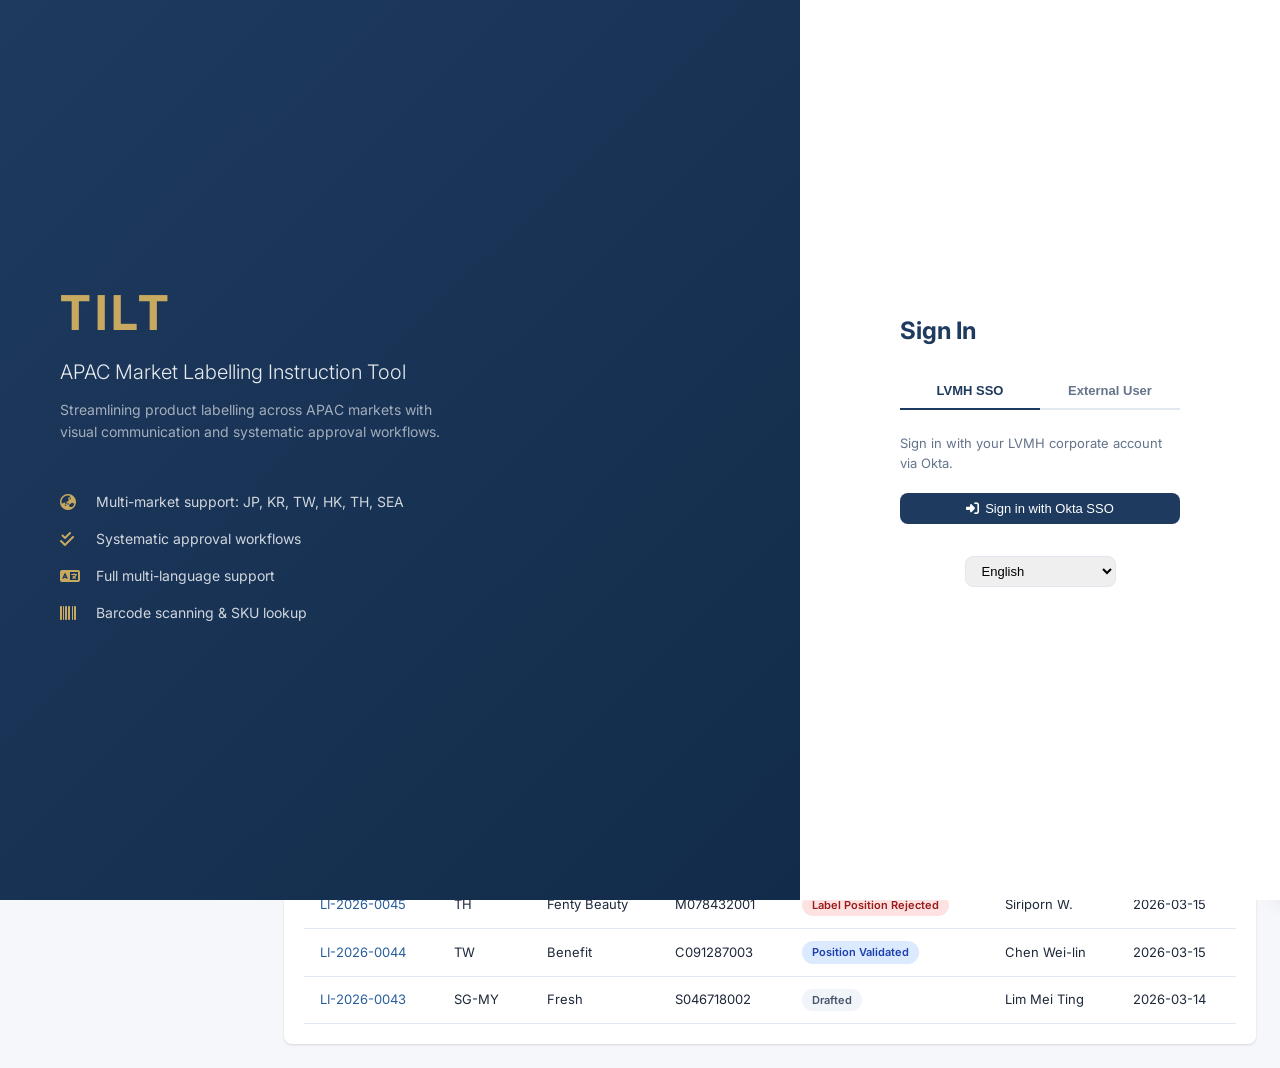
==== index.html @ 7e86a5c6 "Initial TILT app - APAC Market Labelling Instruction Tool" ====
<!DOCTYPE html>
<html lang="en">
<head>
  <meta charset="UTF-8">
  <meta name="viewport" content="width=device-width, initial-scale=1.0">
  <title>TILT - APAC Market Labelling Instruction Tool</title>
  <link rel="stylesheet" href="styles.css">
  <link href="https://fonts.googleapis.com/css2?family=Inter:wght@300;400;500;600;700&display=swap" rel="stylesheet">
  <link href="https://cdnjs.cloudflare.com/ajax/libs/font-awesome/6.4.0/css/all.min.css" rel="stylesheet">
</head>
<body>
  <div id="app">
    <!-- Login Page -->
    <div id="login-page" class="page active">
      <div class="login-container">
        <div class="login-left">
          <div class="login-brand">
            <div class="logo">TILT</div>
            <p class="tagline">APAC Market Labelling Instruction Tool</p>
            <p class="subtitle">Streamlining product labelling across APAC markets with visual communication and systematic approval workflows.</p>
          </div>
          <div class="login-features">
            <div class="feature-item">
              <i class="fas fa-globe-asia"></i>
              <span>Multi-market support: JP, KR, TW, HK, TH, SEA</span>
            </div>
            <div class="feature-item">
              <i class="fas fa-check-double"></i>
              <span>Systematic approval workflows</span>
            </div>
            <div class="feature-item">
              <i class="fas fa-language"></i>
              <span>Full multi-language support</span>
            </div>
            <div class="feature-item">
              <i class="fas fa-barcode"></i>
              <span>Barcode scanning & SKU lookup</span>
            </div>
          </div>
        </div>
        <div class="login-right">
          <div class="login-form-container">
            <h2>Sign In</h2>
            <div class="login-tabs">
              <button class="login-tab active" data-tab="sso">LVMH SSO</button>
              <button class="login-tab" data-tab="local">External User</button>
            </div>
            <div id="sso-form" class="login-form active">
              <p class="sso-desc">Sign in with your LVMH corporate account via Okta.</p>
              <button class="btn btn-primary btn-full" onclick="handleSSOLogin()">
                <i class="fas fa-sign-in-alt"></i> Sign in with Okta SSO
              </button>
            </div>
            <div id="local-form" class="login-form">
              <div class="form-group">
                <label>Username</label>
                <input type="text" id="login-username" placeholder="Enter your username" value="ext_user">
              </div>
              <div class="form-group">
                <label>Password</label>
                <input type="password" id="login-password" placeholder="Enter your password" value="password">
              </div>
              <button class="btn btn-primary btn-full" onclick="handleLocalLogin()">
                <i class="fas fa-sign-in-alt"></i> Sign In
              </button>
              <p class="password-policy">Password expires every 30 days. Min 8 chars, uppercase, lowercase, number, special character required.</p>
            </div>
            <div class="login-footer">
              <select id="login-language" onchange="changeLanguage(this.value)">
                <option value="en">English</option>
                <option value="ja">日本語</option>
                <option value="ko">한국어</option>
                <option value="zh-tw">繁體中文</option>
                <option value="th">ไทย</option>
                <option value="vi">Tiếng Việt</option>
                <option value="id">Bahasa Indonesia</option>
              </select>
            </div>
          </div>
        </div>
      </div>
    </div>

    <!-- Main Application -->
    <div id="main-app" class="page">
      <!-- Sidebar -->
      <nav id="sidebar">
        <div class="sidebar-header">
          <div class="logo-small">TILT</div>
          <span class="version">v2.0</span>
        </div>
        <ul class="nav-menu">
          <li class="nav-item active" data-page="dashboard">
            <i class="fas fa-tachometer-alt"></i>
            <span>Dashboard</span>
          </li>
          <li class="nav-item" data-page="instructions">
            <i class="fas fa-tags"></i>
            <span>Labelling Instructions</span>
          </li>
          <li class="nav-item" data-page="sku-search">
            <i class="fas fa-search"></i>
            <span>SKU Search</span>
          </li>
          <li class="nav-item" data-page="approvals">
            <i class="fas fa-clipboard-check"></i>
            <span>Approvals</span>
            <span class="badge" id="approval-badge">5</span>
          </li>
          <li class="nav-item" data-page="import-export">
            <i class="fas fa-exchange-alt"></i>
            <span>Import / Export</span>
          </li>
          <li class="nav-item" data-page="users">
            <i class="fas fa-users-cog"></i>
            <span>User Management</span>
          </li>
          <li class="nav-item" data-page="audit">
            <i class="fas fa-history"></i>
            <span>Audit Trail</span>
          </li>
        </ul>
        <div class="sidebar-footer">
          <div class="user-info">
            <div class="avatar">CY</div>
            <div class="user-details">
              <span class="user-name" id="current-user-name">Crystal Yao</span>
              <span class="user-role" id="current-user-role">Admin</span>
            </div>
          </div>
          <button class="btn-icon" onclick="logout()" title="Sign Out">
            <i class="fas fa-sign-out-alt"></i>
          </button>
        </div>
      </nav>

      <!-- Main Content Area -->
      <main id="content">
        <!-- Top Bar -->
        <header class="topbar">
          <button class="btn-icon sidebar-toggle" onclick="toggleSidebar()">
            <i class="fas fa-bars"></i>
          </button>
          <div class="topbar-right">
            <div class="market-selector">
              <select id="market-select" onchange="changeMarket(this.value)">
                <option value="all">All Markets</option>
                <option value="JP">Japan (JP)</option>
                <option value="KR">South Korea (KR)</option>
                <option value="TW">Taiwan (TW)</option>
                <option value="HK">Hong Kong (HK)</option>
                <option value="TH">Thailand (TH)</option>
                <option value="SG-MY">Singapore-Malaysia</option>
                <option value="VN">Vietnam (VN)</option>
                <option value="ID">Indonesia (ID)</option>
                <option value="PH">Philippines (PH)</option>
              </select>
            </div>
            <select id="app-language" onchange="changeLanguage(this.value)" class="lang-select">
              <option value="en">EN</option>
              <option value="ja">JP</option>
              <option value="ko">KR</option>
              <option value="zh-tw">TW</option>
              <option value="th">TH</option>
              <option value="vi">VN</option>
              <option value="id">ID</option>
            </select>
            <button class="btn-icon notification-btn" onclick="toggleNotifications()">
              <i class="fas fa-bell"></i>
              <span class="notif-dot"></span>
            </button>
          </div>
        </header>

        <!-- Notification Panel -->
        <div id="notification-panel" class="notification-panel">
          <div class="notif-header">
            <h3>Notifications</h3>
            <button class="btn-text" onclick="markAllRead()">Mark all read</button>
          </div>
          <div class="notif-list">
            <div class="notif-item unread">
              <i class="fas fa-check-circle text-success"></i>
              <div>
                <p><strong>LI-2026-0042</strong> approved by Supply Chain KR</p>
                <span class="notif-time">2 hours ago</span>
              </div>
            </div>
            <div class="notif-item unread">
              <i class="fas fa-times-circle text-danger"></i>
              <div>
                <p><strong>LI-2026-0038</strong> rejected — label position mismatch</p>
                <span class="notif-time">4 hours ago</span>
              </div>
            </div>
            <div class="notif-item unread">
              <i class="fas fa-clock text-warning"></i>
              <div>
                <p>3 labelling instructions pending your approval</p>
                <span class="notif-time">Today, 12:00 PM</span>
              </div>
            </div>
            <div class="notif-item">
              <i class="fas fa-upload text-info"></i>
              <div>
                <p>Bulk import completed: 156 instructions imported for TH market</p>
                <span class="notif-time">Yesterday</span>
              </div>
            </div>
            <div class="notif-item">
              <i class="fas fa-user-plus text-info"></i>
              <div>
                <p>New external user registered: vendor_vn_01</p>
                <span class="notif-time">2 days ago</span>
              </div>
            </div>
          </div>
        </div>

        <!-- Dashboard Page -->
        <div id="page-dashboard" class="content-page active">
          <div class="page-header">
            <h1>Dashboard</h1>
            <p class="page-subtitle">Overview of labelling instruction activities across APAC markets</p>
          </div>
          <div class="stats-grid">
            <div class="stat-card">
              <div class="stat-icon bg-blue"><i class="fas fa-file-alt"></i></div>
              <div class="stat-info">
                <span class="stat-value">2,847</span>
                <span class="stat-label">Total Instructions</span>
              </div>
            </div>
            <div class="stat-card">
              <div class="stat-icon bg-yellow"><i class="fas fa-clock"></i></div>
              <div class="stat-info">
                <span class="stat-value">124</span>
                <span class="stat-label">Pending Approval</span>
              </div>
            </div>
            <div class="stat-card">
              <div class="stat-icon bg-green"><i class="fas fa-check-circle"></i></div>
              <div class="stat-info">
                <span class="stat-value">2,583</span>
                <span class="stat-label">Completed</span>
              </div>
            </div>
            <div class="stat-card">
              <div class="stat-icon bg-red"><i class="fas fa-exclamation-triangle"></i></div>
              <div class="stat-info">
                <span class="stat-value">18</span>
                <span class="stat-label">Rejected</span>
              </div>
            </div>
          </div>

          <div class="dashboard-grid">
            <div class="card">
              <div class="card-header">
                <h3>Instructions by Market</h3>
              </div>
              <div class="card-body">
                <div class="chart-bars">
                  <div class="bar-row">
                    <span class="bar-label">JP</span>
                    <div class="bar-container"><div class="bar" style="width:85%"><span>612</span></div></div>
                  </div>
                  <div class="bar-row">
                    <span class="bar-label">KR</span>
                    <div class="bar-container"><div class="bar" style="width:72%"><span>518</span></div></div>
                  </div>
                  <div class="bar-row">
                    <span class="bar-label">TW</span>
                    <div class="bar-container"><div class="bar" style="width:55%"><span>396</span></div></div>
                  </div>
                  <div class="bar-row">
                    <span class="bar-label">TH</span>
                    <div class="bar-container"><div class="bar" style="width:48%"><span>345</span></div></div>
                  </div>
                  <div class="bar-row">
                    <span class="bar-label">HK</span>
                    <div class="bar-container"><div class="bar" style="width:40%"><span>288</span></div></div>
                  </div>
                  <div class="bar-row">
                    <span class="bar-label">SG-MY</span>
                    <div class="bar-container"><div class="bar" style="width:35%"><span>252</span></div></div>
                  </div>
                  <div class="bar-row">
                    <span class="bar-label">VN</span>
                    <div class="bar-container"><div class="bar" style="width:28%"><span>198</span></div></div>
                  </div>
                  <div class="bar-row">
                    <span class="bar-label">ID</span>
                    <div class="bar-container"><div class="bar" style="width:18%"><span>132</span></div></div>
                  </div>
                  <div class="bar-row">
                    <span class="bar-label">PH</span>
                    <div class="bar-container"><div class="bar" style="width:15%"><span>106</span></div></div>
                  </div>
                </div>
              </div>
            </div>

            <div class="card">
              <div class="card-header">
                <h3>Status Breakdown</h3>
              </div>
              <div class="card-body">
                <div class="status-donut">
                  <svg viewBox="0 0 200 200" class="donut-chart">
                    <circle cx="100" cy="100" r="80" fill="none" stroke="#e8ecf1" stroke-width="24"/>
                    <circle cx="100" cy="100" r="80" fill="none" stroke="#22c55e" stroke-width="24"
                      stroke-dasharray="456 502" stroke-dashoffset="0" class="donut-segment"/>
                    <circle cx="100" cy="100" r="80" fill="none" stroke="#f59e0b" stroke-width="24"
                      stroke-dasharray="62 502" stroke-dashoffset="-456" class="donut-segment"/>
                    <circle cx="100" cy="100" r="80" fill="none" stroke="#ef4444" stroke-width="24"
                      stroke-dasharray="9 502" stroke-dashoffset="-518" class="donut-segment"/>
                    <circle cx="100" cy="100" r="80" fill="none" stroke="#6366f1" stroke-width="24"
                      stroke-dasharray="22 502" stroke-dashoffset="-527" class="donut-segment"/>
                  </svg>
                  <div class="donut-legend">
                    <div class="legend-item"><span class="legend-dot bg-green"></span> Completed (2,583)</div>
                    <div class="legend-item"><span class="legend-dot bg-yellow"></span> Pending (124)</div>
                    <div class="legend-item"><span class="legend-dot bg-red"></span> Rejected (18)</div>
                    <div class="legend-item"><span class="legend-dot bg-purple"></span> Drafted (122)</div>
                  </div>
                </div>
              </div>
            </div>

            <div class="card full-width">
              <div class="card-header">
                <h3>Recent Activity</h3>
                <a href="#" class="btn-text" onclick="navigateTo('audit')">View All</a>
              </div>
              <div class="card-body">
                <table class="data-table">
                  <thead>
                    <tr>
                      <th>Record #</th>
                      <th>Market</th>
                      <th>Brand</th>
                      <th>SKU</th>
                      <th>Status</th>
                      <th>Updated By</th>
                      <th>Date</th>
                    </tr>
                  </thead>
                  <tbody>
                    <tr>
                      <td><a href="#" onclick="viewInstruction('LI-2026-0047')">LI-2026-0047</a></td>
                      <td>KR</td>
                      <td>Dior</td>
                      <td>F068920009</td>
                      <td><span class="status-badge status-completed">Completed</span></td>
                      <td>Kim Soo-jin</td>
                      <td>2026-03-16</td>
                    </tr>
                    <tr>
                      <td><a href="#" onclick="viewInstruction('LI-2026-0046')">LI-2026-0046</a></td>
                      <td>JP</td>
                      <td>Givenchy</td>
                      <td>P056321004</td>
                      <td><span class="status-badge status-pending">Waiting LI Validation</span></td>
                      <td>Tanaka Yuki</td>
                      <td>2026-03-16</td>
                    </tr>
                    <tr>
                      <td><a href="#" onclick="viewInstruction('LI-2026-0045')">LI-2026-0045</a></td>
                      <td>TH</td>
                      <td>Fenty Beauty</td>
                      <td>M078432001</td>
                      <td><span class="status-badge status-rejected">Label Position Rejected</span></td>
                      <td>Siriporn W.</td>
                      <td>2026-03-15</td>
                    </tr>
                    <tr>
                      <td><a href="#" onclick="viewInstruction('LI-2026-0044')">LI-2026-0044</a></td>
                      <td>TW</td>
                      <td>Benefit</td>
                      <td>C091287003</td>
                      <td><span class="status-badge status-validated">Position Validated</span></td>
                      <td>Chen Wei-lin</td>
                      <td>2026-03-15</td>
                    </tr>
                    <tr>
                      <td><a href="#" onclick="viewInstruction('LI-2026-0043')">LI-2026-0043</a></td>
                      <td>SG-MY</td>
                      <td>Fresh</td>
                      <td>S046718002</td>
                      <td><span class="status-badge status-draft">Drafted</span></td>
                      <td>Lim Mei Ting</td>
                      <td>2026-03-14</td>
                    </tr>
                  </tbody>
                </table>
              </div>
            </div>
          </div>
        </div>

        <!-- Labelling Instructions Page -->
        <div id="page-instructions" class="content-page">
          <div class="page-header">
            <h1>Labelling Instructions</h1>
            <div class="page-actions">
              <button class="btn btn-outline" onclick="openBulkUpload()"><i class="fas fa-upload"></i> Bulk Upload</button>
              <button class="btn btn-primary" onclick="openNewInstruction()"><i class="fas fa-plus"></i> New Instruction</button>
            </div>
          </div>

          <!-- Filters -->
          <div class="filters-bar">
            <div class="search-box">
              <i class="fas fa-search"></i>
              <input type="text" placeholder="Search by SKU, Record #, or Description..." id="instruction-search" oninput="filterInstructions()">
            </div>
            <select id="filter-brand" onchange="filterInstructions()">
              <option value="">All Brands</option>
              <option>Dior</option>
              <option>Givenchy</option>
              <option>Fenty Beauty</option>
              <option>Benefit</option>
              <option>Fresh</option>
              <option>Guerlain</option>
              <option>Make Up For Ever</option>
            </select>
            <select id="filter-status" onchange="filterInstructions()">
              <option value="">All Statuses</option>
              <option value="drafted">Drafted</option>
              <option value="waiting-position">Waiting Position Validation</option>
              <option value="position-rejected">Position Rejected</option>
              <option value="position-validated">Position Validated</option>
              <option value="waiting-li">Waiting LI Validation</option>
              <option value="li-rejected">LI Rejected</option>
              <option value="completed">Completed</option>
            </select>
            <button class="btn btn-outline btn-sm" onclick="clearFilters()">Clear</button>
          </div>

          <!-- Instructions Table -->
          <div class="card">
            <div class="card-body no-padding">
              <table class="data-table" id="instructions-table">
                <thead>
                  <tr>
                    <th><input type="checkbox" id="select-all-instructions"></th>
                    <th>Record #</th>
                    <th>Market</th>
                    <th>Brand</th>
                    <th>SKU</th>
                    <th>Description</th>
                    <th>Control Point</th>
                    <th>Status</th>
                    <th>Updated</th>
                    <th>Actions</th>
                  </tr>
                </thead>
                <tbody id="instructions-tbody"></tbody>
              </table>
            </div>
            <div class="table-footer">
              <span class="showing-text">Showing 1-10 of 2,847 instructions</span>
              <div class="pagination">
                <button class="btn-icon"><i class="fas fa-chevron-left"></i></button>
                <button class="page-btn active">1</button>
                <button class="page-btn">2</button>
                <button class="page-btn">3</button>
                <span>...</span>
                <button class="page-btn">285</button>
                <button class="btn-icon"><i class="fas fa-chevron-right"></i></button>
              </div>
            </div>
          </div>
        </div>

        <!-- SKU Search Page -->
        <div id="page-sku-search" class="content-page">
          <div class="page-header">
            <h1>SKU Search & Barcode Scan</h1>
            <p class="page-subtitle">Find labelling instructions by scanning a barcode or entering a SKU number</p>
          </div>

          <div class="search-hero">
            <div class="search-hero-inner">
              <div class="search-tabs">
                <button class="search-tab active" data-search="manual">
                  <i class="fas fa-keyboard"></i> Enter SKU
                </button>
                <button class="search-tab" data-search="scan">
                  <i class="fas fa-barcode"></i> Scan Barcode
                </button>
              </div>

              <div id="manual-search" class="search-mode active">
                <div class="sku-input-group">
                  <input type="text" id="sku-input" placeholder="Enter SKU number (e.g., F068920009)" class="sku-input">
                  <button class="btn btn-primary btn-lg" onclick="searchSKU()">
                    <i class="fas fa-search"></i> Search
                  </button>
                </div>
              </div>

              <div id="scan-search" class="search-mode">
                <div class="scan-area">
                  <div class="scan-frame">
                    <i class="fas fa-camera scan-icon"></i>
                    <p>Position barcode within the frame</p>
                    <button class="btn btn-outline" onclick="simulateScan()">
                      <i class="fas fa-barcode"></i> Simulate Scan
                    </button>
                  </div>
                </div>
              </div>
            </div>
          </div>

          <div id="sku-results" class="sku-results" style="display:none;">
            <div class="card">
              <div class="card-header">
                <h3>Search Results for SKU: <span id="searched-sku"></span></h3>
                <span class="result-count" id="result-count"></span>
              </div>
              <div class="card-body" id="sku-results-body"></div>
            </div>
          </div>
        </div>

        <!-- Approvals Page -->
        <div id="page-approvals" class="content-page">
          <div class="page-header">
            <h1>Approval Workflow</h1>
            <p class="page-subtitle">Manage and process labelling instruction approvals</p>
          </div>

          <div class="approval-tabs">
            <button class="approval-tab active" data-atab="pending-approvals">
              Pending My Approval <span class="badge">5</span>
            </button>
            <button class="approval-tab" data-atab="my-requests">
              My Requests <span class="badge bg-blue">12</span>
            </button>
            <button class="approval-tab" data-atab="all-approvals">
              All Approvals
            </button>
          </div>

          <div id="pending-approvals" class="approval-content active">
            <div class="approval-list">
              <div class="approval-card">
                <div class="approval-header">
                  <div>
                    <h4>LI-2026-0046 — Label Position Validation</h4>
                    <p class="approval-meta">Givenchy | JP | SKU: P056321004</p>
                  </div>
                  <span class="status-badge status-pending">Awaiting Validation</span>
                </div>
                <div class="approval-details">
                  <div class="detail-row">
                    <span class="detail-label">Submitted by:</span>
                    <span>Tanaka Yuki</span>
                  </div>
                  <div class="detail-row">
                    <span class="detail-label">Submitted:</span>
                    <span>2026-03-16, 09:30 AM</span>
                  </div>
                  <div class="detail-row">
                    <span class="detail-label">Control Point:</span>
                    <span>First batch - Mar 2026</span>
                  </div>
                  <div class="detail-row">
                    <span class="detail-label">Label AW:</span>
                    <span class="aw-preview"><i class="fas fa-image"></i> AW-JP-2026-0321.pdf</span>
                  </div>
                </div>
                <div class="approval-actions">
                  <button class="btn btn-success" onclick="approveItem('LI-2026-0046')"><i class="fas fa-check"></i> Approve</button>
                  <button class="btn btn-danger" onclick="rejectItem('LI-2026-0046')"><i class="fas fa-times"></i> Reject</button>
                  <button class="btn btn-outline" onclick="reassignItem('LI-2026-0046')"><i class="fas fa-user-tag"></i> Reassign</button>
                  <button class="btn btn-outline" onclick="viewInstruction('LI-2026-0046')"><i class="fas fa-eye"></i> View Details</button>
                </div>
              </div>

              <div class="approval-card">
                <div class="approval-header">
                  <div>
                    <h4>LI-2026-0042 — Labelling Instruction Validation</h4>
                    <p class="approval-meta">Dior | KR | SKU: F068920009</p>
                  </div>
                  <span class="status-badge status-pending">Awaiting Validation</span>
                </div>
                <div class="approval-details">
                  <div class="detail-row">
                    <span class="detail-label">Submitted by:</span>
                    <span>Kim Soo-jin</span>
                  </div>
                  <div class="detail-row">
                    <span class="detail-label">Submitted:</span>
                    <span>2026-03-15, 02:15 PM</span>
                  </div>
                  <div class="detail-row">
                    <span class="detail-label">Control Point:</span>
                    <span>Effective date - Apr 2026</span>
                  </div>
                </div>
                <div class="approval-actions">
                  <button class="btn btn-success" onclick="approveItem('LI-2026-0042')"><i class="fas fa-check"></i> Approve</button>
                  <button class="btn btn-danger" onclick="rejectItem('LI-2026-0042')"><i class="fas fa-times"></i> Reject</button>
                  <button class="btn btn-outline" onclick="reassignItem('LI-2026-0042')"><i class="fas fa-user-tag"></i> Reassign</button>
                  <button class="btn btn-outline" onclick="viewInstruction('LI-2026-0042')"><i class="fas fa-eye"></i> View Details</button>
                </div>
              </div>

              <div class="approval-card">
                <div class="approval-header">
                  <div>
                    <h4>LI-2026-0039 — Label Position Validation</h4>
                    <p class="approval-meta">Fenty Beauty | SG-MY | SKU: M078432001</p>
                  </div>
                  <span class="status-badge status-pending">Awaiting Validation</span>
                </div>
                <div class="approval-details">
                  <div class="detail-row">
                    <span class="detail-label">Submitted by:</span>
                    <span>Lim Mei Ting</span>
                  </div>
                  <div class="detail-row">
                    <span class="detail-label">Submitted:</span>
                    <span>2026-03-14, 11:00 AM</span>
                  </div>
                </div>
                <div class="approval-actions">
                  <button class="btn btn-success" onclick="approveItem('LI-2026-0039')"><i class="fas fa-check"></i> Approve</button>
                  <button class="btn btn-danger" onclick="rejectItem('LI-2026-0039')"><i class="fas fa-times"></i> Reject</button>
                  <button class="btn btn-outline" onclick="reassignItem('LI-2026-0039')"><i class="fas fa-user-tag"></i> Reassign</button>
                  <button class="btn btn-outline" onclick="viewInstruction('LI-2026-0039')"><i class="fas fa-eye"></i> View Details</button>
                </div>
              </div>
            </div>
          </div>

          <div id="my-requests" class="approval-content"></div>
          <div id="all-approvals" class="approval-content"></div>
        </div>

        <!-- Import/Export Page -->
        <div id="page-import-export" class="content-page">
          <div class="page-header">
            <h1>Import / Export</h1>
            <p class="page-subtitle">Bulk import labelling instructions or export data</p>
          </div>

          <div class="ie-grid">
            <div class="card">
              <div class="card-header"><h3><i class="fas fa-upload"></i> Import</h3></div>
              <div class="card-body">
                <div class="upload-zone" id="upload-zone">
                  <i class="fas fa-cloud-upload-alt upload-icon"></i>
                  <p>Drag & drop files here, or click to browse</p>
                  <span class="upload-hint">Supports CSV, Excel (.xlsx), PDF files</span>
                  <input type="file" id="file-input" accept=".csv,.xlsx,.pdf" multiple style="display:none">
                  <button class="btn btn-outline" onclick="document.getElementById('file-input').click()">Select Files</button>
                </div>
                <div class="import-options">
                  <h4>Import Settings</h4>
                  <div class="form-group">
                    <label>Target Market</label>
                    <select>
                      <option>Select market...</option>
                      <option>JP</option><option>KR</option><option>TW</option>
                      <option>HK</option><option>TH</option><option>SG-MY</option>
                      <option>VN</option><option>ID</option><option>PH</option>
                    </select>
                  </div>
                  <div class="form-group">
                    <label>Import Source</label>
                    <select>
                      <option>Local File</option>
                      <option>SharePoint (Designated)</option>
                    </select>
                  </div>
                  <div class="form-check">
                    <input type="checkbox" id="overwrite-existing">
                    <label for="overwrite-existing">Update existing records if SKU matches</label>
                  </div>
                  <button class="btn btn-primary"><i class="fas fa-upload"></i> Start Import</button>
                </div>
              </div>
            </div>

            <div class="card">
              <div class="card-header"><h3><i class="fas fa-download"></i> Export</h3></div>
              <div class="card-body">
                <div class="export-options">
                  <div class="form-group">
                    <label>Export Scope</label>
                    <select>
                      <option>All Instructions</option>
                      <option>Current Market Only</option>
                      <option>Filtered Results</option>
                    </select>
                  </div>
                  <div class="form-group">
                    <label>Format</label>
                    <div class="format-options">
                      <label class="format-option selected">
                        <input type="radio" name="export-format" value="csv" checked>
                        <i class="fas fa-file-csv"></i> CSV
                      </label>
                      <label class="format-option">
                        <input type="radio" name="export-format" value="xlsx">
                        <i class="fas fa-file-excel"></i> Excel
                      </label>
                      <label class="format-option">
                        <input type="radio" name="export-format" value="pdf">
                        <i class="fas fa-file-pdf"></i> PDF
                      </label>
                    </div>
                  </div>
                  <div class="form-group">
                    <label>Date Range</label>
                    <div class="date-range">
                      <input type="date" value="2026-01-01">
                      <span>to</span>
                      <input type="date" value="2026-03-16">
                    </div>
                  </div>
                  <button class="btn btn-primary"><i class="fas fa-download"></i> Export Data</button>
                </div>

                <div class="export-section">
                  <h4>SharePoint Sync</h4>
                  <p class="text-muted">Export to designated SharePoint location</p>
                  <div class="form-group">
                    <label>SharePoint Path</label>
                    <input type="text" value="/sites/LFCS-TILT/Shared Documents/Exports/" readonly class="input-readonly">
                  </div>
                  <button class="btn btn-outline"><i class="fas fa-sync"></i> Sync to SharePoint</button>
                </div>
              </div>
            </div>
          </div>
        </div>

        <!-- User Management Page -->
        <div id="page-users" class="content-page">
          <div class="page-header">
            <h1>User Management</h1>
            <div class="page-actions">
              <button class="btn btn-primary" onclick="openNewUser()"><i class="fas fa-user-plus"></i> Add User</button>
            </div>
          </div>

          <div class="card">
            <div class="card-header">
              <div class="filters-inline">
                <div class="search-box">
                  <i class="fas fa-search"></i>
                  <input type="text" placeholder="Search users...">
                </div>
                <select>
                  <option>All Roles</option>
                  <option>Admin</option>
                  <option>Instruction Creator</option>
                  <option>Approver</option>
                  <option>Viewer</option>
                </select>
                <select>
                  <option>All Types</option>
                  <option>LVMH (SSO)</option>
                  <option>External</option>
                </select>
              </div>
            </div>
            <div class="card-body no-padding">
              <table class="data-table">
                <thead>
                  <tr>
                    <th>User</th>
                    <th>Type</th>
                    <th>Role(s)</th>
                    <th>Team</th>
                    <th>Market(s)</th>
                    <th>Language</th>
                    <th>Status</th>
                    <th>Actions</th>
                  </tr>
                </thead>
                <tbody>
                  <tr>
                    <td>
                      <div class="user-cell">
                        <div class="avatar avatar-sm">CY</div>
                        <div><strong>Crystal Yao</strong><br><span class="text-muted">crystal.yao@lvmh.com</span></div>
                      </div>
                    </td>
                    <td><span class="type-badge type-lvmh">LVMH SSO</span></td>
                    <td>Admin, Creator, Approver</td>
                    <td>Beauty Tech</td>
                    <td>All Markets</td>
                    <td>EN</td>
                    <td><span class="status-dot active"></span> Active</td>
                    <td>
                      <button class="btn-icon" title="Edit"><i class="fas fa-edit"></i></button>
                      <button class="btn-icon" title="Disable"><i class="fas fa-ban"></i></button>
                    </td>
                  </tr>
                  <tr>
                    <td>
                      <div class="user-cell">
                        <div class="avatar avatar-sm">KS</div>
                        <div><strong>Kim Soo-jin</strong><br><span class="text-muted">kim.soojin@lvmh.com</span></div>
                      </div>
                    </td>
                    <td><span class="type-badge type-lvmh">LVMH SSO</span></td>
                    <td>Creator, Approver</td>
                    <td>RA</td>
                    <td>KR</td>
                    <td>KO</td>
                    <td><span class="status-dot active"></span> Active</td>
                    <td>
                      <button class="btn-icon" title="Edit"><i class="fas fa-edit"></i></button>
                      <button class="btn-icon" title="Disable"><i class="fas fa-ban"></i></button>
                    </td>
                  </tr>
                  <tr>
                    <td>
                      <div class="user-cell">
                        <div class="avatar avatar-sm">TY</div>
                        <div><strong>Tanaka Yuki</strong><br><span class="text-muted">tanaka.yuki@lvmh.com</span></div>
                      </div>
                    </td>
                    <td><span class="type-badge type-lvmh">LVMH SSO</span></td>
                    <td>Creator, Approver</td>
                    <td>Brand</td>
                    <td>JP</td>
                    <td>JA</td>
                    <td><span class="status-dot active"></span> Active</td>
                    <td>
                      <button class="btn-icon" title="Edit"><i class="fas fa-edit"></i></button>
                      <button class="btn-icon" title="Disable"><i class="fas fa-ban"></i></button>
                    </td>
                  </tr>
                  <tr>
                    <td>
                      <div class="user-cell">
                        <div class="avatar avatar-sm">SW</div>
                        <div><strong>Siriporn W.</strong><br><span class="text-muted">siriporn.w@lvmh.com</span></div>
                      </div>
                    </td>
                    <td><span class="type-badge type-lvmh">LVMH SSO</span></td>
                    <td>Creator</td>
                    <td>Labelling</td>
                    <td>TH</td>
                    <td>TH</td>
                    <td><span class="status-dot active"></span> Active</td>
                    <td>
                      <button class="btn-icon" title="Edit"><i class="fas fa-edit"></i></button>
                      <button class="btn-icon" title="Disable"><i class="fas fa-ban"></i></button>
                    </td>
                  </tr>
                  <tr>
                    <td>
                      <div class="user-cell">
                        <div class="avatar avatar-sm">VN</div>
                        <div><strong>vendor_vn_01</strong><br><span class="text-muted">vendor.vn@partner.com</span></div>
                      </div>
                    </td>
                    <td><span class="type-badge type-ext">External</span></td>
                    <td>Viewer</td>
                    <td>Vendor</td>
                    <td>VN</td>
                    <td>VI</td>
                    <td><span class="status-dot active"></span> Active</td>
                    <td>
                      <button class="btn-icon" title="Edit"><i class="fas fa-edit"></i></button>
                      <button class="btn-icon" title="Disable"><i class="fas fa-ban"></i></button>
                    </td>
                  </tr>
                  <tr>
                    <td>
                      <div class="user-cell">
                        <div class="avatar avatar-sm">LP</div>
                        <div><strong>label_printer_id</strong><br><span class="text-muted">printer@lbeauty-id.com</span></div>
                      </div>
                    </td>
                    <td><span class="type-badge type-ext">External</span></td>
                    <td>Viewer</td>
                    <td>LBeauty</td>
                    <td>ID</td>
                    <td>ID</td>
                    <td><span class="status-dot inactive"></span> Disabled</td>
                    <td>
                      <button class="btn-icon" title="Edit"><i class="fas fa-edit"></i></button>
                      <button class="btn-icon" title="Enable"><i class="fas fa-check-circle"></i></button>
                    </td>
                  </tr>
                </tbody>
              </table>
            </div>
          </div>
        </div>

        <!-- Audit Trail Page -->
        <div id="page-audit" class="content-page">
          <div class="page-header">
            <h1>Audit Trail</h1>
            <p class="page-subtitle">Full history of all changes, approvals, and system events</p>
          </div>

          <div class="filters-bar">
            <div class="search-box">
              <i class="fas fa-search"></i>
              <input type="text" placeholder="Search audit logs...">
            </div>
            <select>
              <option>All Actions</option>
              <option>Created</option>
              <option>Updated</option>
              <option>Approved</option>
              <option>Rejected</option>
              <option>Deleted</option>
              <option>Login</option>
            </select>
            <input type="date" value="2026-03-01">
            <span>to</span>
            <input type="date" value="2026-03-16">
          </div>

          <div class="card">
            <div class="card-body no-padding">
              <table class="data-table">
                <thead>
                  <tr>
                    <th>Timestamp</th>
                    <th>User</th>
                    <th>Action</th>
                    <th>Record</th>
                    <th>Details</th>
                  </tr>
                </thead>
                <tbody>
                  <tr>
                    <td>2026-03-16 14:32:05</td>
                    <td>Kim Soo-jin</td>
                    <td><span class="action-badge action-approve">Approved</span></td>
                    <td>LI-2026-0047</td>
                    <td>Labelling instruction validated and marked complete</td>
                  </tr>
                  <tr>
                    <td>2026-03-16 09:30:12</td>
                    <td>Tanaka Yuki</td>
                    <td><span class="action-badge action-update">Updated</span></td>
                    <td>LI-2026-0046</td>
                    <td>Label AW image uploaded, submitted for position validation</td>
                  </tr>
                  <tr>
                    <td>2026-03-15 16:45:33</td>
                    <td>Crystal Yao</td>
                    <td><span class="action-badge action-reject">Rejected</span></td>
                    <td>LI-2026-0045</td>
                    <td>Label position incorrect — side panel should be right, not left</td>
                  </tr>
                  <tr>
                    <td>2026-03-15 11:20:07</td>
                    <td>Chen Wei-lin</td>
                    <td><span class="action-badge action-approve">Approved</span></td>
                    <td>LI-2026-0044</td>
                    <td>Label position validated for TW market</td>
                  </tr>
                  <tr>
                    <td>2026-03-14 15:55:18</td>
                    <td>Lim Mei Ting</td>
                    <td><span class="action-badge action-create">Created</span></td>
                    <td>LI-2026-0043</td>
                    <td>New labelling instruction drafted for Fresh SG-MY</td>
                  </tr>
                  <tr>
                    <td>2026-03-14 10:12:44</td>
                    <td>System</td>
                    <td><span class="action-badge action-import">Imported</span></td>
                    <td>Bulk</td>
                    <td>156 labelling instructions imported for TH market from CSV</td>
                  </tr>
                  <tr>
                    <td>2026-03-13 09:00:00</td>
                    <td>Crystal Yao</td>
                    <td><span class="action-badge action-create">Created</span></td>
                    <td>USR-EXT-012</td>
                    <td>External user vendor_vn_01 created with Viewer role for VN market</td>
                  </tr>
                </tbody>
              </table>
            </div>
            <div class="table-footer">
              <span class="showing-text">Showing 1-7 of 1,234 events</span>
              <div class="pagination">
                <button class="btn-icon"><i class="fas fa-chevron-left"></i></button>
                <button class="page-btn active">1</button>
                <button class="page-btn">2</button>
                <button class="page-btn">3</button>
                <span>...</span>
                <button class="btn-icon"><i class="fas fa-chevron-right"></i></button>
              </div>
            </div>
          </div>
        </div>
      </main>
    </div>

    <!-- Modal: New / Edit Instruction -->
    <div id="instruction-modal" class="modal">
      <div class="modal-overlay" onclick="closeModal('instruction-modal')"></div>
      <div class="modal-content modal-lg">
        <div class="modal-header">
          <h2 id="modal-title">New Labelling Instruction</h2>
          <button class="btn-icon" onclick="closeModal('instruction-modal')"><i class="fas fa-times"></i></button>
        </div>
        <div class="modal-body">
          <div class="form-grid">
            <div class="form-group">
              <label>Record Number <span class="required">*</span></label>
              <input type="text" id="li-record" value="LI-2026-0048" readonly class="input-readonly">
            </div>
            <div class="form-group">
              <label>Status</label>
              <span class="status-badge status-draft">Drafted</span>
            </div>
            <div class="form-group">
              <label>Country <span class="required">*</span></label>
              <select id="li-country">
                <option>Japan</option><option>South Korea</option><option>Taiwan</option>
                <option>Hong Kong</option><option>Thailand</option><option>Singapore</option>
                <option>Malaysia</option><option>Vietnam</option><option>Indonesia</option><option>Philippines</option>
              </select>
            </div>
            <div class="form-group">
              <label>Market <span class="required">*</span></label>
              <select id="li-market">
                <option>JP</option><option>KR</option><option>TW</option><option>HK</option>
                <option>TH</option><option>SG-MY</option><option>VN</option><option>ID</option><option>PH</option>
              </select>
            </div>
            <div class="form-group">
              <label>Brand <span class="required">*</span></label>
              <select id="li-brand">
                <option>Dior</option><option>Givenchy</option><option>Fenty Beauty</option>
                <option>Benefit</option><option>Fresh</option><option>Guerlain</option><option>Make Up For Ever</option>
              </select>
            </div>
            <div class="form-group">
              <label>SKU # <span class="required">*</span></label>
              <input type="text" id="li-sku" placeholder="e.g., F068920009">
            </div>
            <div class="form-group full-width">
              <label>Description</label>
              <input type="text" id="li-description" placeholder="Product description">
            </div>
            <div class="form-group">
              <label>OCD (Date)</label>
              <input type="date" id="li-ocd">
            </div>
            <div class="form-group">
              <label>Product Commercial Usage Code</label>
              <input type="text" id="li-usage-code" placeholder="Usage code">
            </div>
            <div class="form-group">
              <label>Control Point <span class="required">*</span></label>
              <select id="li-control-point">
                <option>First batch</option>
                <option>Effective date</option>
                <option>Expiry date</option>
              </select>
            </div>
            <div class="form-group">
              <label>Ingredient Listing Version <span class="required">*</span></label>
              <input type="text" id="li-ingredient-ver" placeholder="e.g., v3.2">
            </div>
            <div class="form-group">
              <label>Label AW ID <span class="required">*</span></label>
              <input type="text" id="li-aw-id" placeholder="e.g., AW-JP-2026-0321">
            </div>
            <div class="form-group">
              <label>Label AW Image <span class="required">*</span></label>
              <div class="file-upload-inline">
                <input type="file" accept="image/*,.pdf">
                <button class="btn btn-outline btn-sm"><i class="fas fa-upload"></i> Upload</button>
              </div>
            </div>
            <div class="form-group">
              <label>Label Color <span class="required">*</span></label>
              <input type="text" id="li-label-color" placeholder="e.g., White">
            </div>
            <div class="form-group">
              <label>Label Font Color <span class="required">*</span></label>
              <input type="text" id="li-font-color" placeholder="e.g., Black">
            </div>
            <div class="form-group">
              <label>Label Size <span class="required">*</span></label>
              <input type="text" id="li-size" placeholder="e.g., 45mm x 30mm">
            </div>
            <div class="form-group">
              <label>Label AW Location <span class="required">*</span></label>
              <div class="combo-input">
                <select>
                  <option>Back panel</option>
                  <option>Front panel</option>
                  <option>Side panel</option>
                  <option>Bottom</option>
                  <option>Cap</option>
                  <option>Other</option>
                </select>
                <input type="text" placeholder="Additional detail (free text)">
              </div>
            </div>
            <div class="form-group">
              <label>Language <span class="required">*</span></label>
              <select id="li-language">
                <option>English</option><option>Japanese</option><option>Korean</option>
                <option>Traditional Chinese</option><option>Thai</option><option>Vietnamese</option>
                <option>Bahasa Indonesia</option><option>Bahasa Melayu</option><option>Filipino</option>
              </select>
            </div>
            <div class="form-group">
              <label>Labelled Product Picture</label>
              <div class="file-upload-inline">
                <input type="file" accept="image/*">
                <button class="btn btn-outline btn-sm"><i class="fas fa-camera"></i> Upload Photo</button>
              </div>
              <span class="form-hint">Required for status completion</span>
            </div>
          </div>
        </div>
        <div class="modal-footer">
          <button class="btn btn-outline" onclick="closeModal('instruction-modal')">Cancel</button>
          <button class="btn btn-secondary" onclick="saveInstruction()"><i class="fas fa-save"></i> Save Draft</button>
          <button class="btn btn-primary" onclick="completeInstruction()"><i class="fas fa-check"></i> Complete & Submit</button>
        </div>
      </div>
    </div>

    <!-- Modal: View Instruction Detail -->
    <div id="view-modal" class="modal">
      <div class="modal-overlay" onclick="closeModal('view-modal')"></div>
      <div class="modal-content modal-lg">
        <div class="modal-header">
          <h2>Labelling Instruction Detail</h2>
          <button class="btn-icon" onclick="closeModal('view-modal')"><i class="fas fa-times"></i></button>
        </div>
        <div class="modal-body" id="view-modal-body">
          <!-- Populated dynamically -->
        </div>
        <div class="modal-footer">
          <button class="btn btn-outline" onclick="closeModal('view-modal')">Close</button>
          <button class="btn btn-outline" onclick="goBack()"><i class="fas fa-arrow-left"></i> Back</button>
        </div>
      </div>
    </div>

    <!-- Toast Notification -->
    <div id="toast" class="toast">
      <i class="fas fa-check-circle"></i>
      <span id="toast-message"></span>
    </div>
  </div>

  <script src="app.js"></script>
</body>
</html>
---- styles.css ----
/* ============================================
   TILT - APAC Market Labelling Instruction Tool
   Styles
   ============================================ */

:root {
  --primary: #1e3a5f;
  --primary-light: #2a5f9e;
  --primary-lighter: #e8f0fe;
  --accent: #c8a960;
  --accent-light: #f5ecd5;
  --success: #22c55e;
  --warning: #f59e0b;
  --danger: #ef4444;
  --purple: #6366f1;
  --info: #3b82f6;
  --bg: #f5f7fa;
  --card-bg: #ffffff;
  --text: #1e293b;
  --text-secondary: #64748b;
  --text-muted: #94a3b8;
  --border: #e2e8f0;
  --sidebar-width: 260px;
  --topbar-height: 60px;
  --radius: 8px;
  --shadow: 0 1px 3px rgba(0,0,0,0.08), 0 1px 2px rgba(0,0,0,0.06);
  --shadow-lg: 0 10px 15px -3px rgba(0,0,0,0.1), 0 4px 6px -2px rgba(0,0,0,0.05);
}

* { margin: 0; padding: 0; box-sizing: border-box; }

body {
  font-family: 'Inter', -apple-system, BlinkMacSystemFont, sans-serif;
  background: var(--bg);
  color: var(--text);
  font-size: 14px;
  line-height: 1.5;
  overflow-x: hidden;
}

a { color: var(--primary-light); text-decoration: none; }
a:hover { text-decoration: underline; }

/* ---- Buttons ---- */
.btn {
  display: inline-flex;
  align-items: center;
  gap: 6px;
  padding: 8px 16px;
  border: none;
  border-radius: var(--radius);
  font-size: 13px;
  font-weight: 500;
  cursor: pointer;
  transition: all 0.2s;
  white-space: nowrap;
}
.btn-primary { background: var(--primary); color: white; }
.btn-primary:hover { background: var(--primary-light); }
.btn-secondary { background: var(--accent); color: var(--primary); }
.btn-secondary:hover { background: #b8993e; }
.btn-success { background: var(--success); color: white; }
.btn-success:hover { background: #16a34a; }
.btn-danger { background: var(--danger); color: white; }
.btn-danger:hover { background: #dc2626; }
.btn-outline { background: white; border: 1px solid var(--border); color: var(--text); }
.btn-outline:hover { border-color: var(--primary-light); color: var(--primary-light); }
.btn-full { width: 100%; justify-content: center; }
.btn-lg { padding: 12px 24px; font-size: 15px; }
.btn-sm { padding: 5px 10px; font-size: 12px; }
.btn-text { background: none; border: none; color: var(--primary-light); cursor: pointer; font-size: 13px; font-weight: 500; }
.btn-text:hover { text-decoration: underline; }
.btn-icon { background: none; border: none; cursor: pointer; padding: 8px; border-radius: 50%; color: var(--text-secondary); transition: all 0.2s; }
.btn-icon:hover { background: var(--primary-lighter); color: var(--primary); }

/* ---- Forms ---- */
.form-group { margin-bottom: 16px; }
.form-group label { display: block; font-size: 12px; font-weight: 600; color: var(--text-secondary); margin-bottom: 4px; text-transform: uppercase; letter-spacing: 0.5px; }
.form-group input, .form-group select, .form-group textarea {
  width: 100%;
  padding: 9px 12px;
  border: 1px solid var(--border);
  border-radius: var(--radius);
  font-size: 14px;
  font-family: inherit;
  transition: border-color 0.2s;
}
.form-group input:focus, .form-group select:focus { border-color: var(--primary-light); outline: none; box-shadow: 0 0 0 3px rgba(42,95,158,0.1); }
.input-readonly { background: #f8fafc; color: var(--text-secondary); }
.required { color: var(--danger); }
.form-hint { font-size: 11px; color: var(--text-muted); margin-top: 4px; }
.form-check { display: flex; align-items: center; gap: 8px; margin: 12px 0; }
.form-check label { font-size: 13px; color: var(--text); text-transform: none; letter-spacing: 0; font-weight: 400; }
.combo-input { display: flex; gap: 8px; }
.combo-input select { width: 40%; }
.combo-input input { width: 60%; }
.file-upload-inline { display: flex; gap: 8px; align-items: center; }
.file-upload-inline input { flex: 1; }
.form-grid { display: grid; grid-template-columns: 1fr 1fr; gap: 0 24px; }
.form-grid .full-width { grid-column: 1 / -1; }

/* ---- Cards ---- */
.card { background: var(--card-bg); border-radius: var(--radius); box-shadow: var(--shadow); overflow: hidden; }
.card-header { display: flex; justify-content: space-between; align-items: center; padding: 16px 20px; border-bottom: 1px solid var(--border); }
.card-header h3 { font-size: 15px; font-weight: 600; display: flex; align-items: center; gap: 8px; }
.card-body { padding: 20px; }
.card-body.no-padding { padding: 0; }

/* ---- Login Page ---- */
.page { display: none; }
.page.active { display: flex; }

#login-page { position: fixed; inset: 0; z-index: 500; }
#main-app:not(.active) #sidebar { display: none; }

#login-page {
  min-height: 100vh;
  background: linear-gradient(135deg, var(--primary) 0%, #0f2744 100%);
}

.login-container {
  display: flex;
  width: 100%;
  min-height: 100vh;
}

.login-left {
  flex: 1;
  display: flex;
  flex-direction: column;
  justify-content: center;
  padding: 60px;
  color: white;
}

.login-brand .logo {
  font-size: 48px;
  font-weight: 700;
  letter-spacing: 4px;
  color: var(--accent);
  margin-bottom: 8px;
}

.login-brand .tagline {
  font-size: 20px;
  font-weight: 300;
  margin-bottom: 12px;
  color: rgba(255,255,255,0.9);
}

.login-brand .subtitle {
  font-size: 14px;
  color: rgba(255,255,255,0.6);
  max-width: 400px;
  line-height: 1.6;
}

.login-features {
  margin-top: 48px;
  display: flex;
  flex-direction: column;
  gap: 16px;
}

.feature-item {
  display: flex;
  align-items: center;
  gap: 12px;
  font-size: 14px;
  color: rgba(255,255,255,0.8);
}

.feature-item i { color: var(--accent); font-size: 16px; width: 24px; }

.login-right {
  width: 480px;
  display: flex;
  align-items: center;
  justify-content: center;
  background: white;
}

.login-form-container {
  width: 100%;
  max-width: 360px;
  padding: 40px;
}

.login-form-container h2 {
  font-size: 24px;
  margin-bottom: 24px;
  color: var(--primary);
}

.login-tabs {
  display: flex;
  gap: 0;
  margin-bottom: 24px;
  border-bottom: 2px solid var(--border);
}

.login-tab {
  flex: 1;
  padding: 10px;
  text-align: center;
  background: none;
  border: none;
  font-size: 13px;
  font-weight: 600;
  color: var(--text-secondary);
  cursor: pointer;
  border-bottom: 2px solid transparent;
  margin-bottom: -2px;
  transition: all 0.2s;
}

.login-tab.active {
  color: var(--primary);
  border-bottom-color: var(--primary);
}

.login-form { display: none; }
.login-form.active { display: block; }

.sso-desc {
  font-size: 13px;
  color: var(--text-secondary);
  margin-bottom: 20px;
}

.password-policy {
  font-size: 11px;
  color: var(--text-muted);
  margin-top: 12px;
  text-align: center;
}

.login-footer {
  margin-top: 32px;
  text-align: center;
}

.login-footer select {
  padding: 6px 12px;
  border: 1px solid var(--border);
  border-radius: var(--radius);
  font-size: 13px;
}

/* ---- Main App Layout ---- */
#main-app {
  display: flex;
  min-height: 100vh;
}

/* ---- Sidebar ---- */
#sidebar {
  width: var(--sidebar-width);
  background: var(--primary);
  color: white;
  display: flex;
  flex-direction: column;
  position: fixed;
  top: 0;
  left: 0;
  height: 100vh;
  z-index: 100;
  transition: transform 0.3s;
}

.sidebar-header {
  padding: 20px 24px;
  display: flex;
  align-items: center;
  gap: 8px;
  border-bottom: 1px solid rgba(255,255,255,0.1);
}

.logo-small {
  font-size: 22px;
  font-weight: 700;
  letter-spacing: 3px;
  color: var(--accent);
}

.version {
  font-size: 11px;
  background: rgba(255,255,255,0.15);
  padding: 2px 8px;
  border-radius: 10px;
}

.nav-menu {
  list-style: none;
  flex: 1;
  padding: 12px 0;
  overflow-y: auto;
}

.nav-item {
  display: flex;
  align-items: center;
  gap: 12px;
  padding: 12px 24px;
  cursor: pointer;
  color: rgba(255,255,255,0.7);
  transition: all 0.2s;
  position: relative;
}

.nav-item:hover { background: rgba(255,255,255,0.08); color: white; }

.nav-item.active {
  background: rgba(255,255,255,0.12);
  color: white;
  border-left: 3px solid var(--accent);
  padding-left: 21px;
}

.nav-item i { width: 20px; text-align: center; font-size: 15px; }
.nav-item span { font-size: 13px; font-weight: 500; }

.badge {
  background: var(--danger);
  color: white;
  font-size: 11px;
  font-weight: 600;
  padding: 2px 7px;
  border-radius: 10px;
  margin-left: auto;
}
.badge.bg-blue { background: var(--info); }

.sidebar-footer {
  padding: 16px 20px;
  border-top: 1px solid rgba(255,255,255,0.1);
  display: flex;
  align-items: center;
  gap: 12px;
}

.avatar {
  width: 36px;
  height: 36px;
  border-radius: 50%;
  background: var(--accent);
  color: var(--primary);
  display: flex;
  align-items: center;
  justify-content: center;
  font-size: 13px;
  font-weight: 700;
  flex-shrink: 0;
}

.avatar-sm { width: 32px; height: 32px; font-size: 11px; }

.user-details {
  display: flex;
  flex-direction: column;
  flex: 1;
  min-width: 0;
}

.user-name { font-size: 13px; font-weight: 600; }
.user-role { font-size: 11px; color: rgba(255,255,255,0.5); }

.sidebar-footer .btn-icon { color: rgba(255,255,255,0.5); }
.sidebar-footer .btn-icon:hover { color: white; background: rgba(255,255,255,0.1); }

/* ---- Main Content ---- */
#content {
  flex: 1;
  margin-left: var(--sidebar-width);
  min-height: 100vh;
}

.topbar {
  height: var(--topbar-height);
  background: white;
  border-bottom: 1px solid var(--border);
  display: flex;
  align-items: center;
  justify-content: space-between;
  padding: 0 24px;
  position: sticky;
  top: 0;
  z-index: 50;
}

.sidebar-toggle { display: none; }

.topbar-right { display: flex; align-items: center; gap: 12px; }

.market-selector select, .lang-select {
  padding: 6px 12px;
  border: 1px solid var(--border);
  border-radius: var(--radius);
  font-size: 13px;
  background: white;
}

.notification-btn { position: relative; }
.notif-dot {
  position: absolute;
  top: 4px;
  right: 4px;
  width: 8px;
  height: 8px;
  background: var(--danger);
  border-radius: 50%;
}

/* ---- Notification Panel ---- */
.notification-panel {
  position: fixed;
  top: var(--topbar-height);
  right: -380px;
  width: 380px;
  height: calc(100vh - var(--topbar-height));
  background: white;
  box-shadow: -4px 0 20px rgba(0,0,0,0.1);
  z-index: 200;
  transition: right 0.3s;
  overflow-y: auto;
}
.notification-panel.open { right: 0; }

.notif-header {
  display: flex;
  justify-content: space-between;
  align-items: center;
  padding: 16px 20px;
  border-bottom: 1px solid var(--border);
}

.notif-header h3 { font-size: 16px; }

.notif-list { padding: 0; }

.notif-item {
  display: flex;
  gap: 12px;
  padding: 14px 20px;
  border-bottom: 1px solid var(--border);
  cursor: pointer;
  transition: background 0.2s;
}

.notif-item:hover { background: #f8fafc; }
.notif-item.unread { background: var(--primary-lighter); }
.notif-item.unread:hover { background: #d5e4f7; }
.notif-item i { margin-top: 2px; font-size: 16px; }
.notif-item p { font-size: 13px; margin-bottom: 4px; }
.notif-time { font-size: 11px; color: var(--text-muted); }

.text-success { color: var(--success); }
.text-danger { color: var(--danger); }
.text-warning { color: var(--warning); }
.text-info { color: var(--info); }
.text-muted { color: var(--text-muted); }

/* ---- Content Pages ---- */
.content-page { display: none; padding: 24px; }
.content-page.active { display: block; }

.page-header {
  display: flex;
  justify-content: space-between;
  align-items: center;
  margin-bottom: 24px;
  flex-wrap: wrap;
  gap: 12px;
}

.page-header h1 { font-size: 22px; font-weight: 700; color: var(--primary); }
.page-subtitle { font-size: 13px; color: var(--text-secondary); margin-top: 2px; }
.page-actions { display: flex; gap: 8px; }

/* ---- Stats Grid ---- */
.stats-grid { display: grid; grid-template-columns: repeat(4, 1fr); gap: 16px; margin-bottom: 24px; }

.stat-card {
  background: white;
  border-radius: var(--radius);
  box-shadow: var(--shadow);
  padding: 20px;
  display: flex;
  align-items: center;
  gap: 16px;
}

.stat-icon {
  width: 48px;
  height: 48px;
  border-radius: 12px;
  display: flex;
  align-items: center;
  justify-content: center;
  font-size: 20px;
  color: white;
}

.bg-blue { background: var(--info); }
.bg-yellow { background: var(--warning); }
.bg-green { background: var(--success); }
.bg-red { background: var(--danger); }
.bg-purple { background: var(--purple); }

.stat-info { display: flex; flex-direction: column; }
.stat-value { font-size: 26px; font-weight: 700; color: var(--primary); }
.stat-label { font-size: 12px; color: var(--text-secondary); font-weight: 500; }

/* ---- Dashboard Grid ---- */
.dashboard-grid { display: grid; grid-template-columns: 1fr 1fr; gap: 20px; }
.dashboard-grid .full-width { grid-column: 1 / -1; }

/* ---- Bar Chart ---- */
.chart-bars { display: flex; flex-direction: column; gap: 10px; }
.bar-row { display: flex; align-items: center; gap: 12px; }
.bar-label { width: 48px; font-size: 12px; font-weight: 600; color: var(--text-secondary); text-align: right; }
.bar-container { flex: 1; background: #f1f5f9; border-radius: 4px; height: 24px; }
.bar {
  height: 100%;
  background: linear-gradient(90deg, var(--primary) 0%, var(--primary-light) 100%);
  border-radius: 4px;
  display: flex;
  align-items: center;
  justify-content: flex-end;
  padding-right: 8px;
  min-width: 40px;
  transition: width 0.6s ease;
}
.bar span { font-size: 11px; color: white; font-weight: 600; }

/* ---- Donut Chart ---- */
.status-donut { display: flex; align-items: center; gap: 24px; }
.donut-chart { width: 160px; height: 160px; transform: rotate(-90deg); }
.donut-legend { display: flex; flex-direction: column; gap: 10px; }
.legend-item { display: flex; align-items: center; gap: 8px; font-size: 13px; }
.legend-dot { width: 10px; height: 10px; border-radius: 50%; display: inline-block; }

/* ---- Data Table ---- */
.data-table { width: 100%; border-collapse: collapse; }
.data-table th {
  padding: 10px 16px;
  text-align: left;
  font-size: 11px;
  font-weight: 600;
  text-transform: uppercase;
  letter-spacing: 0.5px;
  color: var(--text-secondary);
  background: #f8fafc;
  border-bottom: 1px solid var(--border);
}
.data-table td {
  padding: 12px 16px;
  border-bottom: 1px solid var(--border);
  font-size: 13px;
}
.data-table tr:hover { background: #fafbfc; }

.table-footer {
  display: flex;
  justify-content: space-between;
  align-items: center;
  padding: 12px 16px;
  border-top: 1px solid var(--border);
}

.showing-text { font-size: 12px; color: var(--text-secondary); }

.pagination { display: flex; align-items: center; gap: 4px; }
.page-btn {
  width: 32px;
  height: 32px;
  border: 1px solid var(--border);
  border-radius: 6px;
  background: white;
  cursor: pointer;
  font-size: 13px;
}
.page-btn.active { background: var(--primary); color: white; border-color: var(--primary); }

/* ---- Status Badges ---- */
.status-badge {
  display: inline-flex;
  align-items: center;
  padding: 3px 10px;
  border-radius: 12px;
  font-size: 11px;
  font-weight: 600;
  white-space: nowrap;
}
.status-draft { background: #f1f5f9; color: #475569; }
.status-pending { background: #fef3c7; color: #92400e; }
.status-validated { background: #dbeafe; color: #1e40af; }
.status-rejected { background: #fee2e2; color: #991b1b; }
.status-completed { background: #dcfce7; color: #166534; }
.status-deleted { background: #f1f5f9; color: #94a3b8; }

/* ---- Action Badges ---- */
.action-badge { padding: 3px 10px; border-radius: 12px; font-size: 11px; font-weight: 600; }
.action-create { background: #dbeafe; color: #1e40af; }
.action-update { background: #e0e7ff; color: #3730a3; }
.action-approve { background: #dcfce7; color: #166534; }
.action-reject { background: #fee2e2; color: #991b1b; }
.action-import { background: #fef3c7; color: #92400e; }

/* ---- User Type Badges ---- */
.type-badge { padding: 3px 10px; border-radius: 12px; font-size: 11px; font-weight: 600; }
.type-lvmh { background: var(--primary-lighter); color: var(--primary); }
.type-ext { background: var(--accent-light); color: #8b6914; }

.status-dot { width: 8px; height: 8px; border-radius: 50%; display: inline-block; margin-right: 6px; }
.status-dot.active { background: var(--success); }
.status-dot.inactive { background: var(--text-muted); }

.user-cell { display: flex; align-items: center; gap: 10px; }

/* ---- Filters ---- */
.filters-bar {
  display: flex;
  gap: 12px;
  margin-bottom: 16px;
  flex-wrap: wrap;
  align-items: center;
}

.search-box {
  position: relative;
  flex: 1;
  min-width: 200px;
}

.search-box i {
  position: absolute;
  left: 12px;
  top: 50%;
  transform: translateY(-50%);
  color: var(--text-muted);
}

.search-box input {
  width: 100%;
  padding: 9px 12px 9px 36px;
  border: 1px solid var(--border);
  border-radius: var(--radius);
  font-size: 13px;
}

.search-box input:focus { border-color: var(--primary-light); outline: none; }

.filters-bar select {
  padding: 9px 12px;
  border: 1px solid var(--border);
  border-radius: var(--radius);
  font-size: 13px;
  background: white;
}

.filters-bar input[type="date"] {
  padding: 9px 12px;
  border: 1px solid var(--border);
  border-radius: var(--radius);
  font-size: 13px;
}

.filters-inline { display: flex; gap: 12px; align-items: center; flex: 1; }

/* ---- SKU Search ---- */
.search-hero {
  background: white;
  border-radius: var(--radius);
  box-shadow: var(--shadow);
  padding: 40px;
  text-align: center;
  margin-bottom: 24px;
}

.search-hero-inner { max-width: 600px; margin: 0 auto; }

.search-tabs {
  display: flex;
  gap: 0;
  margin-bottom: 32px;
  border-bottom: 2px solid var(--border);
  justify-content: center;
}

.search-tab {
  padding: 12px 24px;
  background: none;
  border: none;
  font-size: 14px;
  font-weight: 600;
  color: var(--text-secondary);
  cursor: pointer;
  border-bottom: 2px solid transparent;
  margin-bottom: -2px;
  display: flex;
  align-items: center;
  gap: 8px;
}

.search-tab.active { color: var(--primary); border-bottom-color: var(--primary); }

.search-mode { display: none; }
.search-mode.active { display: block; }

.sku-input-group { display: flex; gap: 12px; }
.sku-input {
  flex: 1;
  padding: 14px 18px;
  font-size: 18px;
  border: 2px solid var(--border);
  border-radius: var(--radius);
  text-align: center;
  letter-spacing: 2px;
  font-weight: 600;
}
.sku-input:focus { border-color: var(--primary); outline: none; }

.scan-area { padding: 40px; }
.scan-frame {
  width: 300px;
  height: 200px;
  margin: 0 auto;
  border: 3px dashed var(--border);
  border-radius: 16px;
  display: flex;
  flex-direction: column;
  align-items: center;
  justify-content: center;
  gap: 12px;
}
.scan-icon { font-size: 48px; color: var(--text-muted); }
.scan-frame p { font-size: 13px; color: var(--text-secondary); }

.sku-results { margin-top: 24px; }
.result-count { font-size: 13px; color: var(--text-secondary); }

.result-card {
  background: #f8fafc;
  border: 1px solid var(--border);
  border-radius: var(--radius);
  padding: 20px;
  margin-bottom: 12px;
  cursor: pointer;
  transition: all 0.2s;
}
.result-card:hover { border-color: var(--primary-light); box-shadow: var(--shadow); }
.result-card-header { display: flex; justify-content: space-between; align-items: center; margin-bottom: 12px; }
.result-card-header h4 { font-size: 15px; }
.result-card-details { display: grid; grid-template-columns: repeat(3, 1fr); gap: 8px; font-size: 13px; }
.result-detail { display: flex; flex-direction: column; }
.result-detail-label { font-size: 11px; color: var(--text-muted); text-transform: uppercase; font-weight: 600; }

/* ---- Approvals ---- */
.approval-tabs {
  display: flex;
  gap: 0;
  margin-bottom: 20px;
  border-bottom: 2px solid var(--border);
}

.approval-tab {
  padding: 12px 20px;
  background: none;
  border: none;
  font-size: 13px;
  font-weight: 600;
  color: var(--text-secondary);
  cursor: pointer;
  border-bottom: 2px solid transparent;
  margin-bottom: -2px;
  display: flex;
  align-items: center;
  gap: 8px;
}

.approval-tab.active { color: var(--primary); border-bottom-color: var(--primary); }

.approval-content { display: none; }
.approval-content.active { display: block; }

.approval-list { display: flex; flex-direction: column; gap: 16px; }

.approval-card {
  background: white;
  border-radius: var(--radius);
  box-shadow: var(--shadow);
  overflow: hidden;
}

.approval-header {
  display: flex;
  justify-content: space-between;
  align-items: flex-start;
  padding: 16px 20px;
  background: #f8fafc;
  border-bottom: 1px solid var(--border);
}

.approval-header h4 { font-size: 14px; }
.approval-meta { font-size: 12px; color: var(--text-secondary); margin-top: 4px; }

.approval-details { padding: 16px 20px; }

.detail-row {
  display: flex;
  gap: 12px;
  padding: 4px 0;
  font-size: 13px;
}

.detail-label { color: var(--text-secondary); width: 140px; flex-shrink: 0; font-weight: 500; }

.aw-preview { color: var(--primary-light); cursor: pointer; }
.aw-preview:hover { text-decoration: underline; }

.approval-actions {
  display: flex;
  gap: 8px;
  padding: 12px 20px;
  border-top: 1px solid var(--border);
  background: #fafbfc;
}

/* ---- Import/Export ---- */
.ie-grid { display: grid; grid-template-columns: 1fr 1fr; gap: 20px; }

.upload-zone {
  border: 2px dashed var(--border);
  border-radius: var(--radius);
  padding: 40px;
  text-align: center;
  margin-bottom: 24px;
  transition: border-color 0.2s;
  cursor: pointer;
}

.upload-zone:hover { border-color: var(--primary-light); }
.upload-zone.dragover { border-color: var(--primary); background: var(--primary-lighter); }

.upload-icon { font-size: 40px; color: var(--text-muted); margin-bottom: 12px; }
.upload-hint { display: block; font-size: 12px; color: var(--text-muted); margin: 8px 0 16px; }

.import-options, .export-options, .export-section { margin-top: 16px; }
.import-options h4, .export-section h4 { font-size: 14px; margin-bottom: 12px; }

.format-options { display: flex; gap: 12px; }
.format-option {
  display: flex;
  align-items: center;
  gap: 6px;
  padding: 10px 16px;
  border: 1px solid var(--border);
  border-radius: var(--radius);
  cursor: pointer;
  font-size: 13px;
  transition: all 0.2s;
}
.format-option.selected, .format-option:has(input:checked) { border-color: var(--primary); background: var(--primary-lighter); }
.format-option input { display: none; }

.date-range { display: flex; gap: 8px; align-items: center; }
.date-range input { flex: 1; }
.date-range span { font-size: 13px; color: var(--text-secondary); }

.export-section { margin-top: 32px; padding-top: 24px; border-top: 1px solid var(--border); }
.export-section p { margin-bottom: 12px; }

/* ---- Modals ---- */
.modal { display: none; position: fixed; inset: 0; z-index: 1000; align-items: center; justify-content: center; }
.modal.open { display: flex; }
.modal-overlay { position: absolute; inset: 0; background: rgba(0,0,0,0.5); }
.modal-content {
  position: relative;
  background: white;
  border-radius: 12px;
  box-shadow: var(--shadow-lg);
  width: 90%;
  max-width: 600px;
  max-height: 90vh;
  display: flex;
  flex-direction: column;
}
.modal-lg { max-width: 800px; }
.modal-header {
  display: flex;
  justify-content: space-between;
  align-items: center;
  padding: 20px 24px;
  border-bottom: 1px solid var(--border);
}
.modal-header h2 { font-size: 18px; }
.modal-body { padding: 24px; overflow-y: auto; flex: 1; }
.modal-footer {
  display: flex;
  gap: 8px;
  justify-content: flex-end;
  padding: 16px 24px;
  border-top: 1px solid var(--border);
}

/* ---- View Detail ---- */
.detail-grid { display: grid; grid-template-columns: 1fr 1fr; gap: 16px; }
.detail-item { }
.detail-item-label { font-size: 11px; text-transform: uppercase; letter-spacing: 0.5px; color: var(--text-muted); font-weight: 600; margin-bottom: 2px; }
.detail-item-value { font-size: 14px; }
.detail-full { grid-column: 1 / -1; }

.status-flow {
  display: flex;
  align-items: center;
  gap: 0;
  margin: 20px 0;
  padding: 16px 0;
  border-top: 1px solid var(--border);
  border-bottom: 1px solid var(--border);
  overflow-x: auto;
}

.flow-step {
  display: flex;
  flex-direction: column;
  align-items: center;
  gap: 4px;
  min-width: 100px;
  text-align: center;
}

.flow-dot {
  width: 24px;
  height: 24px;
  border-radius: 50%;
  border: 2px solid var(--border);
  display: flex;
  align-items: center;
  justify-content: center;
  font-size: 11px;
  color: white;
  background: white;
}

.flow-dot.done { background: var(--success); border-color: var(--success); }
.flow-dot.current { background: var(--warning); border-color: var(--warning); animation: pulse 2s infinite; }
.flow-dot.rejected-dot { background: var(--danger); border-color: var(--danger); }

@keyframes pulse {
  0%, 100% { box-shadow: 0 0 0 0 rgba(245,158,11,0.4); }
  50% { box-shadow: 0 0 0 8px rgba(245,158,11,0); }
}

.flow-label { font-size: 10px; color: var(--text-secondary); font-weight: 500; max-width: 90px; }

.flow-line {
  flex: 1;
  height: 2px;
  background: var(--border);
  min-width: 20px;
}
.flow-line.done { background: var(--success); }

/* ---- Toast ---- */
.toast {
  position: fixed;
  bottom: 24px;
  right: 24px;
  background: var(--primary);
  color: white;
  padding: 12px 20px;
  border-radius: var(--radius);
  box-shadow: var(--shadow-lg);
  display: flex;
  align-items: center;
  gap: 10px;
  font-size: 13px;
  transform: translateY(100px);
  opacity: 0;
  transition: all 0.3s;
  z-index: 2000;
}
.toast.show { transform: translateY(0); opacity: 1; }

/* ---- Responsive ---- */
@media (max-width: 1024px) {
  .stats-grid { grid-template-columns: repeat(2, 1fr); }
  .dashboard-grid { grid-template-columns: 1fr; }
  .ie-grid { grid-template-columns: 1fr; }
  .form-grid { grid-template-columns: 1fr; }
}

@media (max-width: 768px) {
  #sidebar { transform: translateX(-100%); }
  #sidebar.open { transform: translateX(0); }
  .sidebar-toggle { display: block; }
  #content { margin-left: 0; }
  .login-container { flex-direction: column; }
  .login-left { padding: 30px; }
  .login-right { width: 100%; }
  .stats-grid { grid-template-columns: 1fr; }
  .sku-input-group { flex-direction: column; }
  .result-card-details { grid-template-columns: 1fr 1fr; }
  .approval-actions { flex-wrap: wrap; }
}
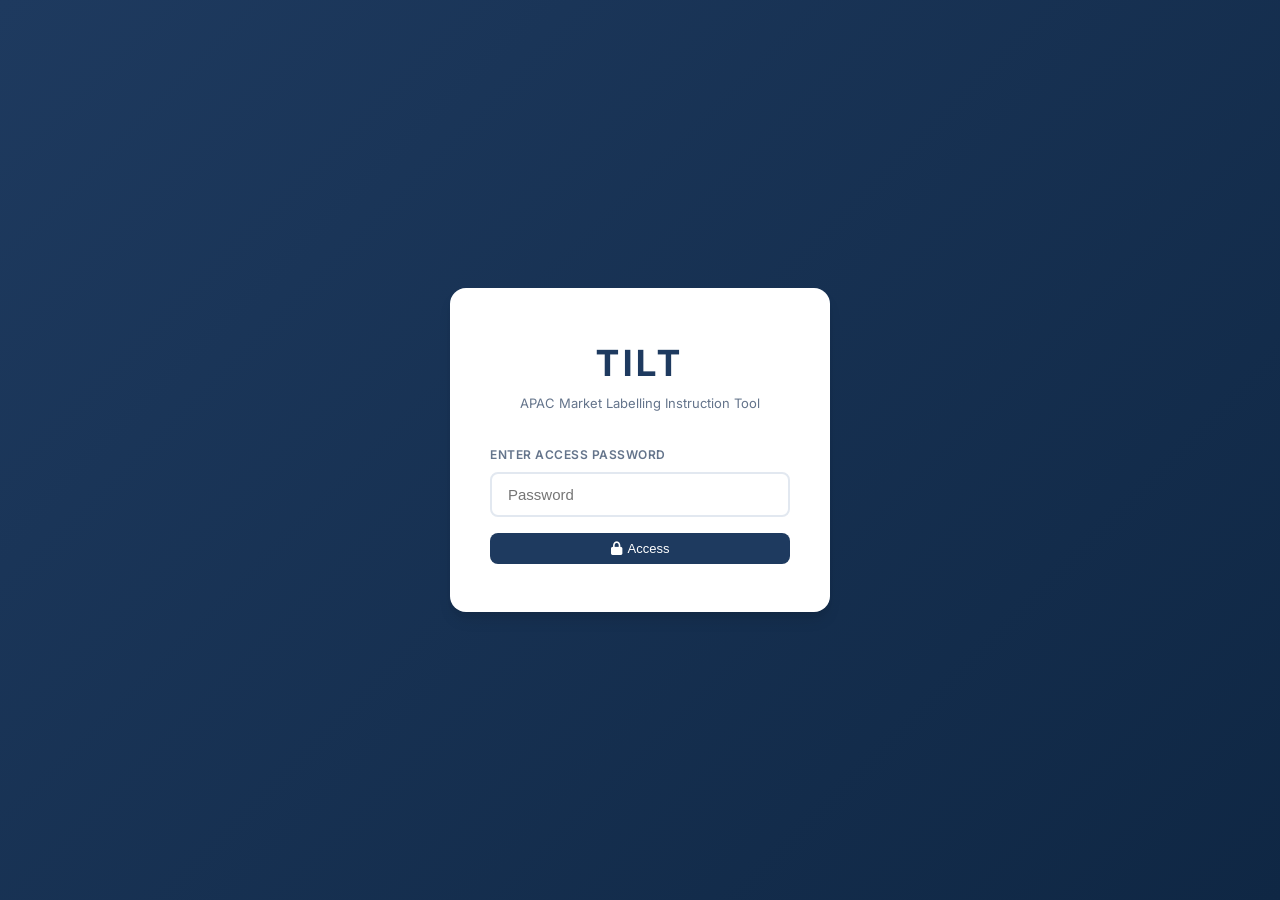
==== commit 2ef1b9a9: "Add password protection gate (session-based)" ====
--- a/index.html
+++ b/index.html
@@ -9,7 +9,23 @@
   <link href="https://cdnjs.cloudflare.com/ajax/libs/font-awesome/6.4.0/css/all.min.css" rel="stylesheet">
 </head>
 <body>
-  <div id="app">
+  <!-- Password Gate -->
+  <div id="password-gate" class="password-gate">
+    <div class="password-box">
+      <div class="password-logo">TILT</div>
+      <p class="password-subtitle">APAC Market Labelling Instruction Tool</p>
+      <div class="password-form">
+        <label>Enter access password</label>
+        <input type="password" id="gate-password" placeholder="Password" onkeypress="if(event.key==='Enter')checkGatePassword()">
+        <button class="btn btn-primary btn-full" onclick="checkGatePassword()">
+          <i class="fas fa-lock"></i> Access
+        </button>
+        <p id="gate-error" class="gate-error" style="display:none;">Incorrect password. Please try again.</p>
+      </div>
+    </div>
+  </div>
+
+  <div id="app" style="display:none;">
     <!-- Login Page -->
     <div id="login-page" class="page active">
       <div class="login-container">
--- a/styles.css
+++ b/styles.css
@@ -106,6 +106,66 @@
 .card-body { padding: 20px; }
 .card-body.no-padding { padding: 0; }
 
+/* ---- Password Gate ---- */
+.password-gate {
+  position: fixed;
+  inset: 0;
+  z-index: 9999;
+  background: linear-gradient(135deg, var(--primary) 0%, #0f2744 100%);
+  display: flex;
+  align-items: center;
+  justify-content: center;
+}
+.password-box {
+  background: white;
+  border-radius: 16px;
+  padding: 48px 40px;
+  width: 100%;
+  max-width: 380px;
+  text-align: center;
+  box-shadow: var(--shadow-lg);
+}
+.password-logo {
+  font-size: 36px;
+  font-weight: 700;
+  letter-spacing: 4px;
+  color: var(--primary);
+  margin-bottom: 4px;
+}
+.password-subtitle {
+  font-size: 13px;
+  color: var(--text-secondary);
+  margin-bottom: 32px;
+}
+.password-form label {
+  display: block;
+  font-size: 12px;
+  font-weight: 600;
+  color: var(--text-secondary);
+  text-transform: uppercase;
+  letter-spacing: 0.5px;
+  margin-bottom: 8px;
+  text-align: left;
+}
+.password-form input {
+  width: 100%;
+  padding: 12px 16px;
+  border: 2px solid var(--border);
+  border-radius: var(--radius);
+  font-size: 15px;
+  margin-bottom: 16px;
+  transition: border-color 0.2s;
+}
+.password-form input:focus {
+  border-color: var(--primary);
+  outline: none;
+}
+.gate-error {
+  color: var(--danger);
+  font-size: 13px;
+  margin-top: 12px;
+}
+
 /* ---- Login Page ---- */
 .page { display: none; }
 .page.active { display: flex; }
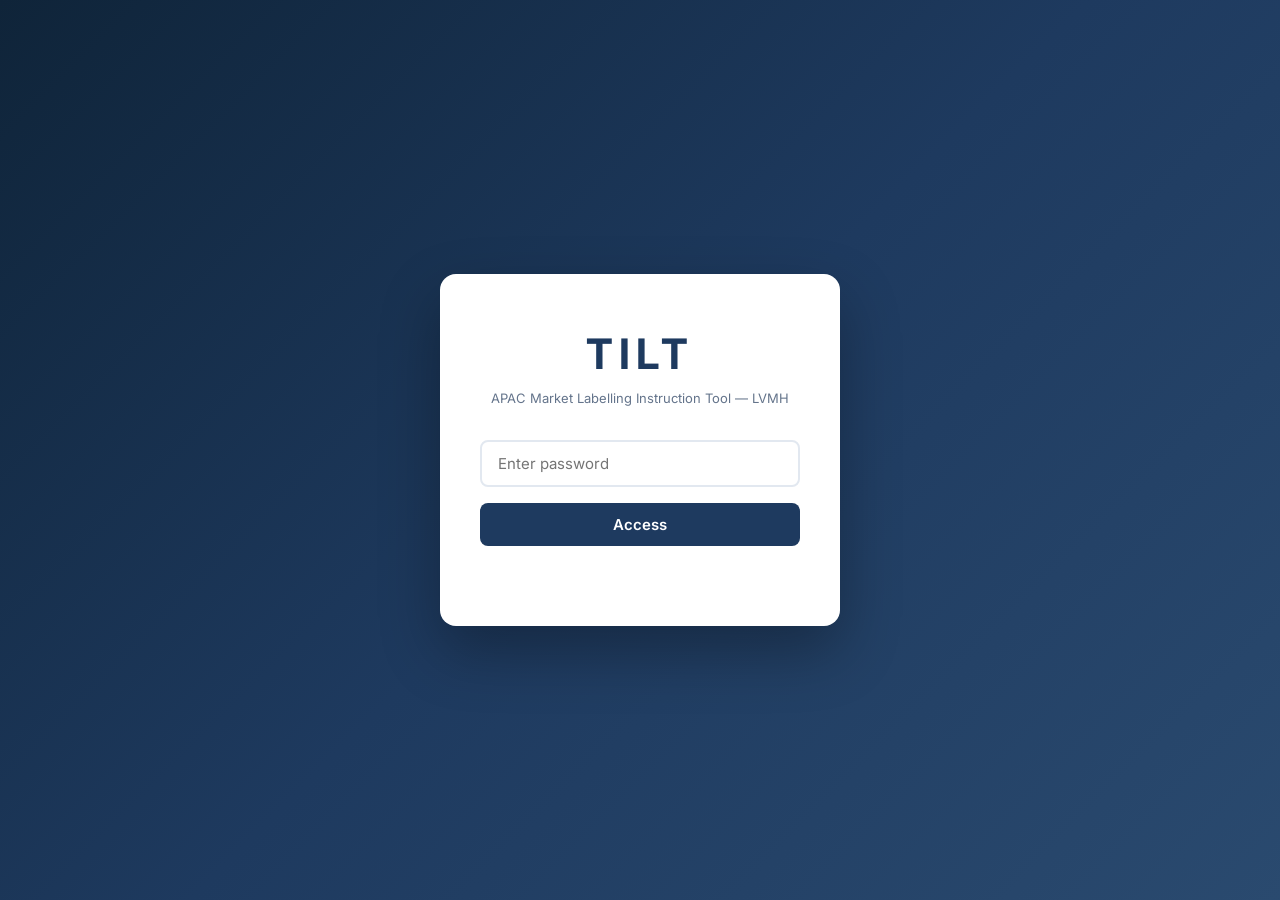
==== commit b0445b25: "Enriched TILT mockup with V1/V2, AW Editor, LI Editor, all screens" ====
--- a/index.html
+++ b/index.html
@@ -1,1185 +1,1010 @@
 <!DOCTYPE html>
 <html lang="en">
 <head>
-  <meta charset="UTF-8">
-  <meta name="viewport" content="width=device-width, initial-scale=1.0">
-  <title>TILT - APAC Market Labelling Instruction Tool</title>
-  <link rel="stylesheet" href="styles.css">
-  <link href="https://fonts.googleapis.com/css2?family=Inter:wght@300;400;500;600;700&display=swap" rel="stylesheet">
-  <link href="https://cdnjs.cloudflare.com/ajax/libs/font-awesome/6.4.0/css/all.min.css" rel="stylesheet">
+<meta charset="UTF-8">
+<meta name="viewport" content="width=device-width, initial-scale=1.0">
+<title>TILT — APAC Market Labelling Instruction Tool</title>
+<link href="https://fonts.googleapis.com/css2?family=Inter:wght@300;400;500;600;700&display=swap" rel="stylesheet">
+<link href="https://cdnjs.cloudflare.com/ajax/libs/font-awesome/6.4.0/css/all.min.css" rel="stylesheet">
+<style>
+*,*::before,*::after{box-sizing:border-box;margin:0;padding:0}
+:root{--navy:#1e3a5f;--gold:#c8a960;--bg:#f5f7fa;--card:#fff;--text:#1e293b;--text-light:#64748b;--border:#e2e8f0;--sidebar-w:260px;--header-h:60px}
+body{font-family:'Inter',sans-serif;background:var(--bg);color:var(--text);line-height:1.5;overflow-x:hidden}
+#password-gate{position:fixed;inset:0;z-index:9999;display:flex;align-items:center;justify-content:center;background:linear-gradient(135deg,#0f2439 0%,#1e3a5f 50%,#2a4a6f 100%)}
+#password-gate .gate-card{background:#fff;border-radius:16px;padding:48px 40px;width:400px;max-width:90vw;text-align:center;box-shadow:0 25px 60px rgba(0,0,0,.3)}
+#password-gate .gate-logo{font-size:42px;font-weight:700;color:var(--navy);letter-spacing:6px;margin-bottom:4px}
+#password-gate .gate-sub{font-size:13px;color:var(--text-light);margin-bottom:32px}
+#password-gate input{width:100%;padding:12px 16px;border:2px solid var(--border);border-radius:8px;font-size:15px;font-family:inherit;outline:none;transition:.2s}
+#password-gate input:focus{border-color:var(--gold)}
+#password-gate .gate-btn{width:100%;padding:12px;margin-top:16px;background:var(--navy);color:#fff;border:none;border-radius:8px;font-size:15px;font-weight:600;cursor:pointer;font-family:inherit;transition:.2s}
+#password-gate .gate-btn:hover{background:#2a4f7a}
+#password-gate .gate-err{color:#ef4444;font-size:13px;margin-top:12px;min-height:20px}
+#app{display:none}
+.header{position:fixed;top:0;left:var(--sidebar-w);right:0;height:var(--header-h);background:#fff;border-bottom:1px solid var(--border);display:flex;align-items:center;justify-content:space-between;padding:0 24px;z-index:100}
+.header-left{display:flex;align-items:center;gap:12px}
+.hamburger{display:none;background:none;border:none;font-size:20px;color:var(--text);cursor:pointer}
+.version-toggle{display:flex;border:2px solid var(--border);border-radius:8px;overflow:hidden}
+.version-toggle button{padding:6px 18px;border:none;background:#fff;font-family:inherit;font-size:13px;font-weight:600;cursor:pointer;transition:.2s;color:var(--text-light)}
+.version-toggle button.active{background:var(--navy);color:#fff}
+.header-right{display:flex;align-items:center;gap:16px}
+.header-right select{padding:6px 12px;border:1px solid var(--border);border-radius:6px;font-family:inherit;font-size:13px;background:#fff;cursor:pointer}
+.bell-btn{position:relative;background:none;border:none;font-size:18px;color:var(--text);cursor:pointer}
+.bell-btn .red-dot{position:absolute;top:-2px;right:-2px;width:8px;height:8px;background:#ef4444;border-radius:50%;border:2px solid #fff}
+.sidebar{position:fixed;top:0;left:0;bottom:0;width:var(--sidebar-w);background:var(--navy);color:#fff;display:flex;flex-direction:column;z-index:200;transition:transform .3s}
+.sidebar-header{padding:24px 20px 20px;border-bottom:1px solid rgba(255,255,255,.1)}
+.sidebar-header .logo{font-size:28px;font-weight:700;color:var(--gold);letter-spacing:4px;display:flex;align-items:center;gap:10px}
+.sidebar-header .logo .badge{font-size:11px;background:rgba(200,169,96,.2);color:var(--gold);padding:2px 8px;border-radius:10px;font-weight:500;letter-spacing:0}
+.sidebar-nav{flex:1;padding:12px 0;overflow-y:auto}
+.nav-item{display:flex;align-items:center;gap:12px;padding:12px 20px;color:rgba(255,255,255,.7);cursor:pointer;transition:.2s;font-size:14px;font-weight:500;border-left:3px solid transparent;position:relative}
+.nav-item:hover{background:rgba(255,255,255,.05);color:#fff}
+.nav-item.active{border-left-color:var(--gold);background:rgba(255,255,255,.1);color:#fff}
+.nav-item i{width:20px;text-align:center;font-size:15px}
+.nav-item .nav-badge{margin-left:auto;background:#ef4444;color:#fff;font-size:11px;font-weight:600;padding:2px 7px;border-radius:10px}
+.sidebar-footer{padding:16px 20px;border-top:1px solid rgba(255,255,255,.1);display:flex;align-items:center;gap:12px}
+.avatar{width:36px;height:36px;border-radius:50%;background:var(--gold);display:flex;align-items:center;justify-content:center;font-weight:600;font-size:13px;color:var(--navy);flex-shrink:0}
+.sidebar-footer .user-info{flex:1;min-width:0}
+.sidebar-footer .user-name{font-size:13px;font-weight:600;white-space:nowrap;overflow:hidden;text-overflow:ellipsis}
+.sidebar-footer .user-role{font-size:11px;color:rgba(255,255,255,.5)}
+.sidebar-footer .logout-btn{background:none;border:none;color:rgba(255,255,255,.5);cursor:pointer;font-size:15px;transition:.2s}
+.sidebar-footer .logout-btn:hover{color:#fff}
+.main{margin-left:var(--sidebar-w);margin-top:var(--header-h);padding:24px;min-height:calc(100vh - var(--header-h))}
+.screen{display:none}
+.screen.active{display:block}
+.card{background:var(--card);border-radius:12px;border:1px solid var(--border);box-shadow:0 1px 3px rgba(0,0,0,.04)}
+.card-header{padding:16px 20px;border-bottom:1px solid var(--border);font-weight:600;font-size:15px;display:flex;align-items:center;justify-content:space-between}
+.card-body{padding:20px}
+.stat-row{display:grid;grid-template-columns:repeat(4,1fr);gap:16px;margin-bottom:24px}
+.stat-card{padding:20px;border-radius:12px;background:#fff;border:1px solid var(--border);box-shadow:0 1px 3px rgba(0,0,0,.04)}
+.stat-card .stat-label{font-size:13px;color:var(--text-light);margin-bottom:4px}
+.stat-card .stat-value{font-size:28px;font-weight:700}
+.stat-card .stat-icon{float:right;width:40px;height:40px;border-radius:10px;display:flex;align-items:center;justify-content:center;font-size:18px}
+.stat-blue .stat-value{color:#3b82f6}.stat-blue .stat-icon{background:#dbeafe;color:#3b82f6}
+.stat-yellow .stat-value{color:#f59e0b}.stat-yellow .stat-icon{background:#fef3c7;color:#f59e0b}
+.stat-green .stat-value{color:#22c55e}.stat-green .stat-icon{background:#dcfce7;color:#22c55e}
+.stat-red .stat-value{color:#ef4444}.stat-red .stat-icon{background:#fee2e2;color:#ef4444}
+.dash-grid{display:grid;grid-template-columns:1fr 1fr;gap:20px;margin-bottom:24px}
+.bar-chart .bar-row{display:flex;align-items:center;gap:12px;margin-bottom:10px}
+.bar-row .bar-label{width:60px;font-size:13px;font-weight:500;text-align:right;flex-shrink:0}
+.bar-row .bar-track{flex:1;height:24px;background:#f1f5f9;border-radius:6px;overflow:hidden}
+.bar-row .bar-fill{height:100%;border-radius:6px;display:flex;align-items:center;padding-left:8px;font-size:11px;font-weight:600;color:#fff;transition:width .6s}
+.donut-wrap{display:flex;align-items:center;gap:32px;justify-content:center;padding:10px 0}
+.donut{width:140px;height:140px;border-radius:50%;position:relative;flex-shrink:0}
+.donut::after{content:'';position:absolute;inset:35px;background:#fff;border-radius:50%}
+.donut-legend{display:flex;flex-direction:column;gap:10px}
+.donut-legend .leg-item{display:flex;align-items:center;gap:8px;font-size:13px}
+.leg-dot{width:10px;height:10px;border-radius:50%;flex-shrink:0}
+table{width:100%;border-collapse:collapse}
+th{text-align:left;padding:10px 14px;font-size:12px;font-weight:600;text-transform:uppercase;color:var(--text-light);background:#f8fafc;border-bottom:1px solid var(--border);letter-spacing:.5px}
+td{padding:10px 14px;font-size:13px;border-bottom:1px solid var(--border);vertical-align:middle}
+tr:hover td{background:#f8fafc}
+.badge{display:inline-block;padding:3px 10px;border-radius:20px;font-size:11px;font-weight:600;white-space:nowrap}
+.status-draft{background:#f1f5f9;color:#475569}
+.status-pending{background:#fef3c7;color:#92400e}
+.status-validated{background:#dbeafe;color:#1d4ed8}
+.status-rejected{background:#fee2e2;color:#dc2626}
+.status-completed{background:#dcfce7;color:#16a34a}
+.btn{display:inline-flex;align-items:center;gap:6px;padding:8px 18px;border-radius:8px;font-family:inherit;font-size:13px;font-weight:600;cursor:pointer;border:none;transition:.2s}
+.btn-primary{background:var(--gold);color:var(--navy)}.btn-primary:hover{background:#b89950}
+.btn-secondary{background:var(--navy);color:#fff}.btn-secondary:hover{background:#2a4f7a}
+.btn-ghost{background:transparent;color:var(--text);border:1px solid var(--border)}.btn-ghost:hover{background:#f1f5f9}
+.btn-danger{background:#fee2e2;color:#dc2626}.btn-danger:hover{background:#fecaca}
+.btn-success{background:#dcfce7;color:#16a34a}.btn-success:hover{background:#bbf7d0}
+.btn-reject{background:#fee2e2;color:#dc2626}.btn-reject:hover{background:#fecaca}
+.btn-sm{padding:5px 12px;font-size:12px}
+.form-group{margin-bottom:14px}
+.form-group label{display:block;font-size:12px;font-weight:600;color:var(--text-light);margin-bottom:4px;text-transform:uppercase;letter-spacing:.5px}
+.form-group input,.form-group select,.form-group textarea{width:100%;padding:8px 12px;border:1px solid var(--border);border-radius:6px;font-family:inherit;font-size:13px;background:#fff;transition:.2s}
+.form-group input:focus,.form-group select:focus,.form-group textarea:focus{outline:none;border-color:var(--gold);box-shadow:0 0 0 3px rgba(200,169,96,.15)}
+.form-group input[readonly]{background:#f8fafc;color:var(--text-light)}
+.search-bar{position:relative;flex:1;max-width:420px}
+.search-bar input{width:100%;padding:10px 14px 10px 38px;border:1px solid var(--border);border-radius:8px;font-family:inherit;font-size:14px}
+.search-bar input:focus{outline:none;border-color:var(--gold)}
+.search-bar i{position:absolute;left:12px;top:50%;transform:translateY(-50%);color:var(--text-light)}
+.filter-chips{display:flex;gap:8px;flex-wrap:wrap}
+.chip{padding:6px 14px;border-radius:20px;font-size:12px;font-weight:600;cursor:pointer;border:1px solid var(--border);background:#fff;color:var(--text-light);transition:.2s}
+.chip.active{background:var(--navy);color:#fff;border-color:var(--navy)}
+.pagination{display:flex;align-items:center;justify-content:space-between;padding:14px 0}
+.pagination .page-info{font-size:13px;color:var(--text-light)}
+.pagination .page-btns{display:flex;gap:4px}
+.page-btn{width:32px;height:32px;display:flex;align-items:center;justify-content:center;border:1px solid var(--border);background:#fff;border-radius:6px;font-size:13px;cursor:pointer;transition:.2s}
+.page-btn.active{background:var(--navy);color:#fff;border-color:var(--navy)}
+.flow-bar{display:flex;align-items:center;gap:0;margin-bottom:24px;padding:16px 20px;background:#fff;border-radius:12px;border:1px solid var(--border);overflow-x:auto}
+.flow-step{display:flex;align-items:center;gap:8px;white-space:nowrap;font-size:12px;font-weight:600}
+.flow-dot{width:28px;height:28px;border-radius:50%;display:flex;align-items:center;justify-content:center;font-size:11px;flex-shrink:0;border:2px solid var(--border);color:var(--text-light);background:#fff}
+.flow-step.done .flow-dot{background:#dcfce7;color:#16a34a;border-color:#16a34a}
+.flow-step.active .flow-dot{background:#fef3c7;color:#f59e0b;border-color:#f59e0b;animation:pulse 2s infinite}
+@keyframes pulse{0%,100%{box-shadow:0 0 0 0 rgba(245,158,11,.3)}50%{box-shadow:0 0 0 6px rgba(245,158,11,0)}}
+.flow-step.pending .flow-dot{background:#f8fafc;color:#94a3b8;border-color:#e2e8f0}
+.flow-line{width:36px;height:2px;background:var(--border);flex-shrink:0;margin:0 4px}
+.flow-step.done+.flow-line,.flow-line.done{background:#16a34a}
+.editor-wrap{display:grid;grid-template-columns:340px 1fr;gap:20px}
+.editor-form .section-title{display:flex;align-items:center;gap:10px;font-size:14px;font-weight:700;margin-bottom:14px;padding-bottom:8px;border-bottom:1px solid var(--border)}
+.step-num{width:26px;height:26px;border-radius:50%;background:var(--gold);color:var(--navy);display:flex;align-items:center;justify-content:center;font-size:12px;font-weight:700;flex-shrink:0}
+.editor-section{margin-bottom:20px}
+.upload-zone{border:2px dashed var(--border);border-radius:10px;padding:30px;text-align:center;color:var(--text-light);cursor:pointer;transition:.2s}
+.upload-zone:hover{border-color:var(--gold);background:rgba(200,169,96,.04)}
+.upload-zone i{font-size:28px;margin-bottom:8px;display:block}
+.upload-zone p{font-size:13px}
+.editor-actions{display:flex;align-items:center;gap:10px;padding:16px 0;margin-top:16px;border-top:1px solid var(--border)}
+.editor-actions .spacer{flex:1}
+.preview-card{position:sticky;top:calc(var(--header-h) + 24px)}
+.preview-tabs{display:flex;border-bottom:1px solid var(--border)}
+.preview-tab{padding:10px 18px;font-size:13px;font-weight:600;cursor:pointer;color:var(--text-light);border-bottom:2px solid transparent;transition:.2s}
+.preview-tab.active{color:var(--navy);border-bottom-color:var(--gold)}
+.preview-body{padding:20px;min-height:400px;display:flex;align-items:center;justify-content:center}
+.bottle-mock{width:160px;height:300px;background:linear-gradient(180deg,#2d2d2d 0%,#1a1a1a 100%);border-radius:12px 12px 20px 20px;position:relative;display:flex;flex-direction:column;align-items:center;justify-content:center}
+.bottle-cap{width:50px;height:20px;background:linear-gradient(180deg,#c8a960,#a08040);border-radius:6px 6px 0 0;position:absolute;top:-18px}
+.bottle-label{width:120px;background:#fff;border-radius:6px;padding:12px 8px;text-align:center;position:relative}
+.bottle-label .bl-brand{font-size:10px;font-weight:700;letter-spacing:2px;color:var(--navy)}
+.bottle-label .bl-name{font-size:8px;color:var(--text-light);margin-top:2px}
+.bottle-label .bl-divider{width:40px;height:1px;background:var(--gold);margin:6px auto}
+.bottle-label .bl-info{font-size:7px;color:#94a3b8}
+.annotation{position:absolute;font-size:9px;font-weight:700;color:var(--gold);letter-spacing:1px;white-space:nowrap}
+.annotation::before{content:'';position:absolute;background:var(--gold);width:1px}
+.ann-brand{top:60px;right:-70px}.ann-brand::before{height:20px;left:-12px;top:4px}
+.ann-colour{bottom:80px;right:-70px}.ann-colour::before{height:20px;left:-12px;top:4px}
+.ann-position{bottom:30px;left:-80px}.ann-position::before{height:20px;right:-12px;top:4px}
+.color-row{display:flex;align-items:center;gap:8px}
+.color-row input[type="text"]{flex:1}
+.color-swatch{width:28px;height:28px;border-radius:6px;border:1px solid var(--border);flex-shrink:0}
+.approval-tabs{display:flex;gap:8px;margin-bottom:20px}
+.approval-tab{padding:8px 18px;border-radius:8px;font-size:13px;font-weight:600;cursor:pointer;border:1px solid var(--border);background:#fff;color:var(--text-light);transition:.2s}
+.approval-tab.active{background:var(--navy);color:#fff;border-color:var(--navy)}
+.approval-card{border:1px solid var(--border);border-radius:10px;margin-bottom:12px;overflow:hidden;background:#fff;transition:.2s}
+.approval-card-header{display:flex;align-items:center;gap:12px;padding:14px 18px;cursor:pointer;transition:.2s}
+.approval-card-header:hover{background:#f8fafc}
+.priority-dot{width:8px;height:8px;border-radius:50%;flex-shrink:0}
+.priority-high{background:#ef4444}.priority-medium{background:#f59e0b}.priority-low{background:#3b82f6}
+.approval-card-header .acq-brand{font-size:12px;font-weight:600;text-transform:uppercase;letter-spacing:1px;color:var(--text-light)}
+.approval-card-header .acq-sku{font-family:monospace;font-size:13px;font-weight:600}
+.approval-card-header .acq-desc{font-size:13px;color:var(--text-light);flex:1;margin-left:4px}
+.approval-card-header .acq-stage{margin-left:auto}
+.approval-card-header .acq-time{font-size:11px;color:var(--text-light);margin-left:12px;white-space:nowrap}
+.approval-card-header .chevron{margin-left:8px;transition:transform .2s;color:var(--text-light)}
+.approval-card.expanded .chevron{transform:rotate(180deg)}
+.approval-card-body{display:none;padding:18px;border-top:1px solid var(--border);background:#fafbfc}
+.approval-card.expanded .approval-card-body{display:block}
+.acb-grid{display:grid;grid-template-columns:1fr 1fr;gap:10px;margin-bottom:14px}
+.acb-grid .acb-item{font-size:12px}.acb-grid .acb-label{color:var(--text-light);font-weight:500}.acb-grid .acb-val{font-weight:600}
+.approval-actions{display:flex;gap:8px;align-items:center;margin-top:14px;flex-wrap:wrap}
+.approval-actions textarea{flex:1;min-width:200px;padding:8px 12px;border:1px solid var(--border);border-radius:6px;font-family:inherit;font-size:12px;resize:none;height:36px}
+.ie-grid{display:grid;grid-template-columns:1fr 1fr;gap:20px}
+.user-avatar-cell{display:flex;align-items:center;gap:10px}
+.user-avatar-cell .ua-small{width:30px;height:30px;border-radius:50%;display:flex;align-items:center;justify-content:center;font-size:11px;font-weight:600;flex-shrink:0}
+.user-avatar-cell .ua-name{font-weight:600;font-size:13px}
+.user-avatar-cell .ua-email{font-size:11px;color:var(--text-light)}
+.type-badge{padding:2px 8px;border-radius:4px;font-size:11px;font-weight:600}
+.type-sso{background:#dbeafe;color:#1d4ed8}
+.type-ext{background:#fef3c7;color:#92400e}
+.status-dot{width:8px;height:8px;border-radius:50%;display:inline-block;margin-right:6px}
+.status-active-dot{background:#22c55e}
+.status-inactive-dot{background:#94a3b8}
+.matrix-table th,.matrix-table td{text-align:center;padding:8px 10px;font-size:12px}
+.matrix-table td:first-child,.matrix-table th:first-child{text-align:left}
+.matrix-check{color:#22c55e;font-weight:700}
+.matrix-dash{color:#cbd5e1}
+.workflow-section{margin-bottom:32px}
+.workflow-section h3{font-size:16px;font-weight:700;margin-bottom:16px}
+.workflow-flow{display:flex;align-items:center;gap:0;flex-wrap:wrap;padding:20px;background:#fff;border-radius:12px;border:1px solid var(--border)}
+.wf-box{padding:10px 16px;border-radius:8px;font-size:12px;font-weight:600;text-align:center;border:2px solid var(--border);background:#fff;min-width:100px}
+.wf-box.wf-done{border-color:#22c55e;background:#dcfce7;color:#16a34a}
+.wf-box.wf-active{border-color:#f59e0b;background:#fef3c7;color:#92400e}
+.wf-box.wf-pending{border-color:#e2e8f0;background:#f8fafc;color:#94a3b8}
+.wf-box .wf-team{font-size:10px;font-weight:400;color:var(--text-light);margin-top:2px}
+.wf-arrow{font-size:16px;color:var(--text-light);margin:0 6px;flex-shrink:0}
+.wf-legend{display:flex;gap:20px;margin-top:16px}
+.wf-legend .wf-leg{display:flex;align-items:center;gap:6px;font-size:12px}
+.wf-leg-dot{width:12px;height:12px;border-radius:3px}
+.notif-panel{position:fixed;top:0;right:-360px;bottom:0;width:360px;background:#fff;box-shadow:-4px 0 20px rgba(0,0,0,.1);z-index:500;transition:right .3s;display:flex;flex-direction:column}
+.notif-panel.open{right:0}
+.notif-header{padding:18px 20px;border-bottom:1px solid var(--border);display:flex;align-items:center;justify-content:space-between}
+.notif-header h3{font-size:16px;font-weight:700}
+.notif-close{background:none;border:none;font-size:18px;cursor:pointer;color:var(--text-light)}
+.notif-list{flex:1;overflow-y:auto;padding:12px}
+.notif-item{padding:12px;border-radius:8px;margin-bottom:8px;background:#f8fafc;border-left:3px solid var(--gold)}
+.notif-item .ni-title{font-size:13px;font-weight:600}
+.notif-item .ni-text{font-size:12px;color:var(--text-light);margin-top:2px}
+.notif-item .ni-time{font-size:11px;color:#94a3b8;margin-top:4px}
+.toast-container{position:fixed;bottom:24px;right:24px;z-index:10000;display:flex;flex-direction:column;gap:8px}
+.toast{padding:14px 20px;background:var(--navy);color:#fff;border-radius:10px;font-size:13px;font-weight:500;box-shadow:0 8px 24px rgba(0,0,0,.15);transform:translateX(120%);transition:transform .3s;display:flex;align-items:center;gap:10px}
+.toast.show{transform:translateX(0)}
+.toast i{color:var(--gold)}
+.modal-overlay{position:fixed;inset:0;background:rgba(0,0,0,.4);z-index:800;display:none;align-items:center;justify-content:center}
+.modal-overlay.open{display:flex}
+.modal{background:#fff;border-radius:14px;width:600px;max-width:90vw;max-height:80vh;overflow-y:auto;box-shadow:0 20px 60px rgba(0,0,0,.2)}
+.modal-head{padding:18px 24px;border-bottom:1px solid var(--border);display:flex;align-items:center;justify-content:space-between}
+.modal-head h3{font-size:16px;font-weight:700}
+.modal-close{background:none;border:none;font-size:18px;cursor:pointer;color:var(--text-light)}
+.modal-body{padding:24px}
+.modal-body .detail-row{display:flex;justify-content:space-between;padding:8px 0;border-bottom:1px solid #f1f5f9;font-size:13px}
+.modal-body .detail-row .dl{color:var(--text-light);font-weight:500}
+.format-options{display:flex;gap:10px;margin:10px 0}
+.format-opt{padding:10px 18px;border:2px solid var(--border);border-radius:8px;cursor:pointer;font-size:13px;font-weight:600;display:flex;align-items:center;gap:6px;transition:.2s}
+.format-opt.selected{border-color:var(--gold);background:rgba(200,169,96,.08)}
+@media(max-width:900px){
+.sidebar{transform:translateX(-100%)}
+.sidebar.open{transform:translateX(0)}
+.header{left:0}
+.main{margin-left:0}
+.hamburger{display:block}
+.stat-row{grid-template-columns:1fr 1fr}
+.dash-grid,.ie-grid,.editor-wrap{grid-template-columns:1fr}
+}
+</style>
 </head>
 <body>
-  <!-- Password Gate -->
-  <div id="password-gate" class="password-gate">
-    <div class="password-box">
-      <div class="password-logo">TILT</div>
-      <p class="password-subtitle">APAC Market Labelling Instruction Tool</p>
-      <div class="password-form">
-        <label>Enter access password</label>
-        <input type="password" id="gate-password" placeholder="Password" onkeypress="if(event.key==='Enter')checkGatePassword()">
-        <button class="btn btn-primary btn-full" onclick="checkGatePassword()">
-          <i class="fas fa-lock"></i> Access
-        </button>
-        <p id="gate-error" class="gate-error" style="display:none;">Incorrect password. Please try again.</p>
-      </div>
-    </div>
-  </div>
-
-  <div id="app" style="display:none;">
-    <!-- Login Page -->
-    <div id="login-page" class="page active">
-      <div class="login-container">
-        <div class="login-left">
-          <div class="login-brand">
-            <div class="logo">TILT</div>
-            <p class="tagline">APAC Market Labelling Instruction Tool</p>
-            <p class="subtitle">Streamlining product labelling across APAC markets with visual communication and systematic approval workflows.</p>
-          </div>
-          <div class="login-features">
-            <div class="feature-item">
-              <i class="fas fa-globe-asia"></i>
-              <span>Multi-market support: JP, KR, TW, HK, TH, SEA</span>
-            </div>
-            <div class="feature-item">
-              <i class="fas fa-check-double"></i>
-              <span>Systematic approval workflows</span>
-            </div>
-            <div class="feature-item">
-              <i class="fas fa-language"></i>
-              <span>Full multi-language support</span>
-            </div>
-            <div class="feature-item">
-              <i class="fas fa-barcode"></i>
-              <span>Barcode scanning & SKU lookup</span>
-            </div>
-          </div>
-        </div>
-        <div class="login-right">
-          <div class="login-form-container">
-            <h2>Sign In</h2>
-            <div class="login-tabs">
-              <button class="login-tab active" data-tab="sso">LVMH SSO</button>
-              <button class="login-tab" data-tab="local">External User</button>
-            </div>
-            <div id="sso-form" class="login-form active">
-              <p class="sso-desc">Sign in with your LVMH corporate account via Okta.</p>
-              <button class="btn btn-primary btn-full" onclick="handleSSOLogin()">
-                <i class="fas fa-sign-in-alt"></i> Sign in with Okta SSO
-              </button>
-            </div>
-            <div id="local-form" class="login-form">
-              <div class="form-group">
-                <label>Username</label>
-                <input type="text" id="login-username" placeholder="Enter your username" value="ext_user">
-              </div>
-              <div class="form-group">
-                <label>Password</label>
-                <input type="password" id="login-password" placeholder="Enter your password" value="password">
-              </div>
-              <button class="btn btn-primary btn-full" onclick="handleLocalLogin()">
-                <i class="fas fa-sign-in-alt"></i> Sign In
-              </button>
-              <p class="password-policy">Password expires every 30 days. Min 8 chars, uppercase, lowercase, number, special character required.</p>
-            </div>
-            <div class="login-footer">
-              <select id="login-language" onchange="changeLanguage(this.value)">
-                <option value="en">English</option>
-                <option value="ja">日本語</option>
-                <option value="ko">한국어</option>
-                <option value="zh-tw">繁體中文</option>
-                <option value="th">ไทย</option>
-                <option value="vi">Tiếng Việt</option>
-                <option value="id">Bahasa Indonesia</option>
-              </select>
-            </div>
-          </div>
-        </div>
-      </div>
-    </div>
-
-    <!-- Main Application -->
-    <div id="main-app" class="page">
-      <!-- Sidebar -->
-      <nav id="sidebar">
-        <div class="sidebar-header">
-          <div class="logo-small">TILT</div>
-          <span class="version">v2.0</span>
-        </div>
-        <ul class="nav-menu">
-          <li class="nav-item active" data-page="dashboard">
-            <i class="fas fa-tachometer-alt"></i>
-            <span>Dashboard</span>
-          </li>
-          <li class="nav-item" data-page="instructions">
-            <i class="fas fa-tags"></i>
-            <span>Labelling Instructions</span>
-          </li>
-          <li class="nav-item" data-page="sku-search">
-            <i class="fas fa-search"></i>
-            <span>SKU Search</span>
-          </li>
-          <li class="nav-item" data-page="approvals">
-            <i class="fas fa-clipboard-check"></i>
-            <span>Approvals</span>
-            <span class="badge" id="approval-badge">5</span>
-          </li>
-          <li class="nav-item" data-page="import-export">
-            <i class="fas fa-exchange-alt"></i>
-            <span>Import / Export</span>
-          </li>
-          <li class="nav-item" data-page="users">
-            <i class="fas fa-users-cog"></i>
-            <span>User Management</span>
-          </li>
-          <li class="nav-item" data-page="audit">
-            <i class="fas fa-history"></i>
-            <span>Audit Trail</span>
-          </li>
-        </ul>
-        <div class="sidebar-footer">
-          <div class="user-info">
-            <div class="avatar">CY</div>
-            <div class="user-details">
-              <span class="user-name" id="current-user-name">Crystal Yao</span>
-              <span class="user-role" id="current-user-role">Admin</span>
-            </div>
-          </div>
-          <button class="btn-icon" onclick="logout()" title="Sign Out">
-            <i class="fas fa-sign-out-alt"></i>
-          </button>
-        </div>
-      </nav>
-
-      <!-- Main Content Area -->
-      <main id="content">
-        <!-- Top Bar -->
-        <header class="topbar">
-          <button class="btn-icon sidebar-toggle" onclick="toggleSidebar()">
-            <i class="fas fa-bars"></i>
-          </button>
-          <div class="topbar-right">
-            <div class="market-selector">
-              <select id="market-select" onchange="changeMarket(this.value)">
-                <option value="all">All Markets</option>
-                <option value="JP">Japan (JP)</option>
-                <option value="KR">South Korea (KR)</option>
-                <option value="TW">Taiwan (TW)</option>
-                <option value="HK">Hong Kong (HK)</option>
-                <option value="TH">Thailand (TH)</option>
-                <option value="SG-MY">Singapore-Malaysia</option>
-                <option value="VN">Vietnam (VN)</option>
-                <option value="ID">Indonesia (ID)</option>
-                <option value="PH">Philippines (PH)</option>
-              </select>
-            </div>
-            <select id="app-language" onchange="changeLanguage(this.value)" class="lang-select">
-              <option value="en">EN</option>
-              <option value="ja">JP</option>
-              <option value="ko">KR</option>
-              <option value="zh-tw">TW</option>
-              <option value="th">TH</option>
-              <option value="vi">VN</option>
-              <option value="id">ID</option>
-            </select>
-            <button class="btn-icon notification-btn" onclick="toggleNotifications()">
-              <i class="fas fa-bell"></i>
-              <span class="notif-dot"></span>
-            </button>
-          </div>
-        </header>
-
-        <!-- Notification Panel -->
-        <div id="notification-panel" class="notification-panel">
-          <div class="notif-header">
-            <h3>Notifications</h3>
-            <button class="btn-text" onclick="markAllRead()">Mark all read</button>
-          </div>
-          <div class="notif-list">
-            <div class="notif-item unread">
-              <i class="fas fa-check-circle text-success"></i>
-              <div>
-                <p><strong>LI-2026-0042</strong> approved by Supply Chain KR</p>
-                <span class="notif-time">2 hours ago</span>
-              </div>
-            </div>
-            <div class="notif-item unread">
-              <i class="fas fa-times-circle text-danger"></i>
-              <div>
-                <p><strong>LI-2026-0038</strong> rejected — label position mismatch</p>
-                <span class="notif-time">4 hours ago</span>
-              </div>
-            </div>
-            <div class="notif-item unread">
-              <i class="fas fa-clock text-warning"></i>
-              <div>
-                <p>3 labelling instructions pending your approval</p>
-                <span class="notif-time">Today, 12:00 PM</span>
-              </div>
-            </div>
-            <div class="notif-item">
-              <i class="fas fa-upload text-info"></i>
-              <div>
-                <p>Bulk import completed: 156 instructions imported for TH market</p>
-                <span class="notif-time">Yesterday</span>
-              </div>
-            </div>
-            <div class="notif-item">
-              <i class="fas fa-user-plus text-info"></i>
-              <div>
-                <p>New external user registered: vendor_vn_01</p>
-                <span class="notif-time">2 days ago</span>
-              </div>
-            </div>
-          </div>
-        </div>
-
-        <!-- Dashboard Page -->
-        <div id="page-dashboard" class="content-page active">
-          <div class="page-header">
-            <h1>Dashboard</h1>
-            <p class="page-subtitle">Overview of labelling instruction activities across APAC markets</p>
-          </div>
-          <div class="stats-grid">
-            <div class="stat-card">
-              <div class="stat-icon bg-blue"><i class="fas fa-file-alt"></i></div>
-              <div class="stat-info">
-                <span class="stat-value">2,847</span>
-                <span class="stat-label">Total Instructions</span>
-              </div>
-            </div>
-            <div class="stat-card">
-              <div class="stat-icon bg-yellow"><i class="fas fa-clock"></i></div>
-              <div class="stat-info">
-                <span class="stat-value">124</span>
-                <span class="stat-label">Pending Approval</span>
-              </div>
-            </div>
-            <div class="stat-card">
-              <div class="stat-icon bg-green"><i class="fas fa-check-circle"></i></div>
-              <div class="stat-info">
-                <span class="stat-value">2,583</span>
-                <span class="stat-label">Completed</span>
-              </div>
-            </div>
-            <div class="stat-card">
-              <div class="stat-icon bg-red"><i class="fas fa-exclamation-triangle"></i></div>
-              <div class="stat-info">
-                <span class="stat-value">18</span>
-                <span class="stat-label">Rejected</span>
-              </div>
-            </div>
-          </div>
-
-          <div class="dashboard-grid">
-            <div class="card">
-              <div class="card-header">
-                <h3>Instructions by Market</h3>
-              </div>
-              <div class="card-body">
-                <div class="chart-bars">
-                  <div class="bar-row">
-                    <span class="bar-label">JP</span>
-                    <div class="bar-container"><div class="bar" style="width:85%"><span>612</span></div></div>
-                  </div>
-                  <div class="bar-row">
-                    <span class="bar-label">KR</span>
-                    <div class="bar-container"><div class="bar" style="width:72%"><span>518</span></div></div>
-                  </div>
-                  <div class="bar-row">
-                    <span class="bar-label">TW</span>
-                    <div class="bar-container"><div class="bar" style="width:55%"><span>396</span></div></div>
-                  </div>
-                  <div class="bar-row">
-                    <span class="bar-label">TH</span>
-                    <div class="bar-container"><div class="bar" style="width:48%"><span>345</span></div></div>
-                  </div>
-                  <div class="bar-row">
-                    <span class="bar-label">HK</span>
-                    <div class="bar-container"><div class="bar" style="width:40%"><span>288</span></div></div>
-                  </div>
-                  <div class="bar-row">
-                    <span class="bar-label">SG-MY</span>
-                    <div class="bar-container"><div class="bar" style="width:35%"><span>252</span></div></div>
-                  </div>
-                  <div class="bar-row">
-                    <span class="bar-label">VN</span>
-                    <div class="bar-container"><div class="bar" style="width:28%"><span>198</span></div></div>
-                  </div>
-                  <div class="bar-row">
-                    <span class="bar-label">ID</span>
-                    <div class="bar-container"><div class="bar" style="width:18%"><span>132</span></div></div>
-                  </div>
-                  <div class="bar-row">
-                    <span class="bar-label">PH</span>
-                    <div class="bar-container"><div class="bar" style="width:15%"><span>106</span></div></div>
-                  </div>
-                </div>
-              </div>
-            </div>
-
-            <div class="card">
-              <div class="card-header">
-                <h3>Status Breakdown</h3>
-              </div>
-              <div class="card-body">
-                <div class="status-donut">
-                  <svg viewBox="0 0 200 200" class="donut-chart">
-                    <circle cx="100" cy="100" r="80" fill="none" stroke="#e8ecf1" stroke-width="24"/>
-                    <circle cx="100" cy="100" r="80" fill="none" stroke="#22c55e" stroke-width="24"
-                      stroke-dasharray="456 502" stroke-dashoffset="0" class="donut-segment"/>
-                    <circle cx="100" cy="100" r="80" fill="none" stroke="#f59e0b" stroke-width="24"
-                      stroke-dasharray="62 502" stroke-dashoffset="-456" class="donut-segment"/>
-                    <circle cx="100" cy="100" r="80" fill="none" stroke="#ef4444" stroke-width="24"
-                      stroke-dasharray="9 502" stroke-dashoffset="-518" class="donut-segment"/>
-                    <circle cx="100" cy="100" r="80" fill="none" stroke="#6366f1" stroke-width="24"
-                      stroke-dasharray="22 502" stroke-dashoffset="-527" class="donut-segment"/>
-                  </svg>
-                  <div class="donut-legend">
-                    <div class="legend-item"><span class="legend-dot bg-green"></span> Completed (2,583)</div>
-                    <div class="legend-item"><span class="legend-dot bg-yellow"></span> Pending (124)</div>
-                    <div class="legend-item"><span class="legend-dot bg-red"></span> Rejected (18)</div>
-                    <div class="legend-item"><span class="legend-dot bg-purple"></span> Drafted (122)</div>
-                  </div>
-                </div>
-              </div>
-            </div>
-
-            <div class="card full-width">
-              <div class="card-header">
-                <h3>Recent Activity</h3>
-                <a href="#" class="btn-text" onclick="navigateTo('audit')">View All</a>
-              </div>
-              <div class="card-body">
-                <table class="data-table">
-                  <thead>
-                    <tr>
-                      <th>Record #</th>
-                      <th>Market</th>
-                      <th>Brand</th>
-                      <th>SKU</th>
-                      <th>Status</th>
-                      <th>Updated By</th>
-                      <th>Date</th>
-                    </tr>
-                  </thead>
-                  <tbody>
-                    <tr>
-                      <td><a href="#" onclick="viewInstruction('LI-2026-0047')">LI-2026-0047</a></td>
-                      <td>KR</td>
-                      <td>Dior</td>
-                      <td>F068920009</td>
-                      <td><span class="status-badge status-completed">Completed</span></td>
-                      <td>Kim Soo-jin</td>
-                      <td>2026-03-16</td>
-                    </tr>
-                    <tr>
-                      <td><a href="#" onclick="viewInstruction('LI-2026-0046')">LI-2026-0046</a></td>
-                      <td>JP</td>
-                      <td>Givenchy</td>
-                      <td>P056321004</td>
-                      <td><span class="status-badge status-pending">Waiting LI Validation</span></td>
-                      <td>Tanaka Yuki</td>
-                      <td>2026-03-16</td>
-                    </tr>
-                    <tr>
-                      <td><a href="#" onclick="viewInstruction('LI-2026-0045')">LI-2026-0045</a></td>
-                      <td>TH</td>
-                      <td>Fenty Beauty</td>
-                      <td>M078432001</td>
-                      <td><span class="status-badge status-rejected">Label Position Rejected</span></td>
-                      <td>Siriporn W.</td>
-                      <td>2026-03-15</td>
-                    </tr>
-                    <tr>
-                      <td><a href="#" onclick="viewInstruction('LI-2026-0044')">LI-2026-0044</a></td>
-                      <td>TW</td>
-                      <td>Benefit</td>
-                      <td>C091287003</td>
-                      <td><span class="status-badge status-validated">Position Validated</span></td>
-                      <td>Chen Wei-lin</td>
-                      <td>2026-03-15</td>
-                    </tr>
-                    <tr>
-                      <td><a href="#" onclick="viewInstruction('LI-2026-0043')">LI-2026-0043</a></td>
-                      <td>SG-MY</td>
-                      <td>Fresh</td>
-                      <td>S046718002</td>
-                      <td><span class="status-badge status-draft">Drafted</span></td>
-                      <td>Lim Mei Ting</td>
-                      <td>2026-03-14</td>
-                    </tr>
-                  </tbody>
-                </table>
-              </div>
-            </div>
-          </div>
-        </div>
-
-        <!-- Labelling Instructions Page -->
-        <div id="page-instructions" class="content-page">
-          <div class="page-header">
-            <h1>Labelling Instructions</h1>
-            <div class="page-actions">
-              <button class="btn btn-outline" onclick="openBulkUpload()"><i class="fas fa-upload"></i> Bulk Upload</button>
-              <button class="btn btn-primary" onclick="openNewInstruction()"><i class="fas fa-plus"></i> New Instruction</button>
-            </div>
-          </div>
-
-          <!-- Filters -->
-          <div class="filters-bar">
-            <div class="search-box">
-              <i class="fas fa-search"></i>
-              <input type="text" placeholder="Search by SKU, Record #, or Description..." id="instruction-search" oninput="filterInstructions()">
-            </div>
-            <select id="filter-brand" onchange="filterInstructions()">
-              <option value="">All Brands</option>
-              <option>Dior</option>
-              <option>Givenchy</option>
-              <option>Fenty Beauty</option>
-              <option>Benefit</option>
-              <option>Fresh</option>
-              <option>Guerlain</option>
-              <option>Make Up For Ever</option>
-            </select>
-            <select id="filter-status" onchange="filterInstructions()">
-              <option value="">All Statuses</option>
-              <option value="drafted">Drafted</option>
-              <option value="waiting-position">Waiting Position Validation</option>
-              <option value="position-rejected">Position Rejected</option>
-              <option value="position-validated">Position Validated</option>
-              <option value="waiting-li">Waiting LI Validation</option>
-              <option value="li-rejected">LI Rejected</option>
-              <option value="completed">Completed</option>
-            </select>
-            <button class="btn btn-outline btn-sm" onclick="clearFilters()">Clear</button>
-          </div>
-
-          <!-- Instructions Table -->
-          <div class="card">
-            <div class="card-body no-padding">
-              <table class="data-table" id="instructions-table">
-                <thead>
-                  <tr>
-                    <th><input type="checkbox" id="select-all-instructions"></th>
-                    <th>Record #</th>
-                    <th>Market</th>
-                    <th>Brand</th>
-                    <th>SKU</th>
-                    <th>Description</th>
-                    <th>Control Point</th>
-                    <th>Status</th>
-                    <th>Updated</th>
-                    <th>Actions</th>
-                  </tr>
-                </thead>
-                <tbody id="instructions-tbody"></tbody>
-              </table>
-            </div>
-            <div class="table-footer">
-              <span class="showing-text">Showing 1-10 of 2,847 instructions</span>
-              <div class="pagination">
-                <button class="btn-icon"><i class="fas fa-chevron-left"></i></button>
-                <button class="page-btn active">1</button>
-                <button class="page-btn">2</button>
-                <button class="page-btn">3</button>
-                <span>...</span>
-                <button class="page-btn">285</button>
-                <button class="btn-icon"><i class="fas fa-chevron-right"></i></button>
-              </div>
-            </div>
-          </div>
-        </div>
-
-        <!-- SKU Search Page -->
-        <div id="page-sku-search" class="content-page">
-          <div class="page-header">
-            <h1>SKU Search & Barcode Scan</h1>
-            <p class="page-subtitle">Find labelling instructions by scanning a barcode or entering a SKU number</p>
-          </div>
-
-          <div class="search-hero">
-            <div class="search-hero-inner">
-              <div class="search-tabs">
-                <button class="search-tab active" data-search="manual">
-                  <i class="fas fa-keyboard"></i> Enter SKU
-                </button>
-                <button class="search-tab" data-search="scan">
-                  <i class="fas fa-barcode"></i> Scan Barcode
-                </button>
-              </div>
-
-              <div id="manual-search" class="search-mode active">
-                <div class="sku-input-group">
-                  <input type="text" id="sku-input" placeholder="Enter SKU number (e.g., F068920009)" class="sku-input">
-                  <button class="btn btn-primary btn-lg" onclick="searchSKU()">
-                    <i class="fas fa-search"></i> Search
-                  </button>
-                </div>
-              </div>
-
-              <div id="scan-search" class="search-mode">
-                <div class="scan-area">
-                  <div class="scan-frame">
-                    <i class="fas fa-camera scan-icon"></i>
-                    <p>Position barcode within the frame</p>
-                    <button class="btn btn-outline" onclick="simulateScan()">
-                      <i class="fas fa-barcode"></i> Simulate Scan
-                    </button>
-                  </div>
-                </div>
-              </div>
-            </div>
-          </div>
-
-          <div id="sku-results" class="sku-results" style="display:none;">
-            <div class="card">
-              <div class="card-header">
-                <h3>Search Results for SKU: <span id="searched-sku"></span></h3>
-                <span class="result-count" id="result-count"></span>
-              </div>
-              <div class="card-body" id="sku-results-body"></div>
-            </div>
-          </div>
-        </div>
-
-        <!-- Approvals Page -->
-        <div id="page-approvals" class="content-page">
-          <div class="page-header">
-            <h1>Approval Workflow</h1>
-            <p class="page-subtitle">Manage and process labelling instruction approvals</p>
-          </div>
-
-          <div class="approval-tabs">
-            <button class="approval-tab active" data-atab="pending-approvals">
-              Pending My Approval <span class="badge">5</span>
-            </button>
-            <button class="approval-tab" data-atab="my-requests">
-              My Requests <span class="badge bg-blue">12</span>
-            </button>
-            <button class="approval-tab" data-atab="all-approvals">
-              All Approvals
-            </button>
-          </div>
-
-          <div id="pending-approvals" class="approval-content active">
-            <div class="approval-list">
-              <div class="approval-card">
-                <div class="approval-header">
-                  <div>
-                    <h4>LI-2026-0046 — Label Position Validation</h4>
-                    <p class="approval-meta">Givenchy | JP | SKU: P056321004</p>
-                  </div>
-                  <span class="status-badge status-pending">Awaiting Validation</span>
-                </div>
-                <div class="approval-details">
-                  <div class="detail-row">
-                    <span class="detail-label">Submitted by:</span>
-                    <span>Tanaka Yuki</span>
-                  </div>
-                  <div class="detail-row">
-                    <span class="detail-label">Submitted:</span>
-                    <span>2026-03-16, 09:30 AM</span>
-                  </div>
-                  <div class="detail-row">
-                    <span class="detail-label">Control Point:</span>
-                    <span>First batch - Mar 2026</span>
-                  </div>
-                  <div class="detail-row">
-                    <span class="detail-label">Label AW:</span>
-                    <span class="aw-preview"><i class="fas fa-image"></i> AW-JP-2026-0321.pdf</span>
-                  </div>
-                </div>
-                <div class="approval-actions">
-                  <button class="btn btn-success" onclick="approveItem('LI-2026-0046')"><i class="fas fa-check"></i> Approve</button>
-                  <button class="btn btn-danger" onclick="rejectItem('LI-2026-0046')"><i class="fas fa-times"></i> Reject</button>
-                  <button class="btn btn-outline" onclick="reassignItem('LI-2026-0046')"><i class="fas fa-user-tag"></i> Reassign</button>
-                  <button class="btn btn-outline" onclick="viewInstruction('LI-2026-0046')"><i class="fas fa-eye"></i> View Details</button>
-                </div>
-              </div>
-
-              <div class="approval-card">
-                <div class="approval-header">
-                  <div>
-                    <h4>LI-2026-0042 — Labelling Instruction Validation</h4>
-                    <p class="approval-meta">Dior | KR | SKU: F068920009</p>
-                  </div>
-                  <span class="status-badge status-pending">Awaiting Validation</span>
-                </div>
-                <div class="approval-details">
-                  <div class="detail-row">
-                    <span class="detail-label">Submitted by:</span>
-                    <span>Kim Soo-jin</span>
-                  </div>
-                  <div class="detail-row">
-                    <span class="detail-label">Submitted:</span>
-                    <span>2026-03-15, 02:15 PM</span>
-                  </div>
-                  <div class="detail-row">
-                    <span class="detail-label">Control Point:</span>
-                    <span>Effective date - Apr 2026</span>
-                  </div>
-                </div>
-                <div class="approval-actions">
-                  <button class="btn btn-success" onclick="approveItem('LI-2026-0042')"><i class="fas fa-check"></i> Approve</button>
-                  <button class="btn btn-danger" onclick="rejectItem('LI-2026-0042')"><i class="fas fa-times"></i> Reject</button>
-                  <button class="btn btn-outline" onclick="reassignItem('LI-2026-0042')"><i class="fas fa-user-tag"></i> Reassign</button>
-                  <button class="btn btn-outline" onclick="viewInstruction('LI-2026-0042')"><i class="fas fa-eye"></i> View Details</button>
-                </div>
-              </div>
-
-              <div class="approval-card">
-                <div class="approval-header">
-                  <div>
-                    <h4>LI-2026-0039 — Label Position Validation</h4>
-                    <p class="approval-meta">Fenty Beauty | SG-MY | SKU: M078432001</p>
-                  </div>
-                  <span class="status-badge status-pending">Awaiting Validation</span>
-                </div>
-                <div class="approval-details">
-                  <div class="detail-row">
-                    <span class="detail-label">Submitted by:</span>
-                    <span>Lim Mei Ting</span>
-                  </div>
-                  <div class="detail-row">
-                    <span class="detail-label">Submitted:</span>
-                    <span>2026-03-14, 11:00 AM</span>
-                  </div>
-                </div>
-                <div class="approval-actions">
-                  <button class="btn btn-success" onclick="approveItem('LI-2026-0039')"><i class="fas fa-check"></i> Approve</button>
-                  <button class="btn btn-danger" onclick="rejectItem('LI-2026-0039')"><i class="fas fa-times"></i> Reject</button>
-                  <button class="btn btn-outline" onclick="reassignItem('LI-2026-0039')"><i class="fas fa-user-tag"></i> Reassign</button>
-                  <button class="btn btn-outline" onclick="viewInstruction('LI-2026-0039')"><i class="fas fa-eye"></i> View Details</button>
-                </div>
-              </div>
-            </div>
-          </div>
-
-          <div id="my-requests" class="approval-content"></div>
-          <div id="all-approvals" class="approval-content"></div>
-        </div>
-
-        <!-- Import/Export Page -->
-        <div id="page-import-export" class="content-page">
-          <div class="page-header">
-            <h1>Import / Export</h1>
-            <p class="page-subtitle">Bulk import labelling instructions or export data</p>
-          </div>
-
-          <div class="ie-grid">
-            <div class="card">
-              <div class="card-header"><h3><i class="fas fa-upload"></i> Import</h3></div>
-              <div class="card-body">
-                <div class="upload-zone" id="upload-zone">
-                  <i class="fas fa-cloud-upload-alt upload-icon"></i>
-                  <p>Drag & drop files here, or click to browse</p>
-                  <span class="upload-hint">Supports CSV, Excel (.xlsx), PDF files</span>
-                  <input type="file" id="file-input" accept=".csv,.xlsx,.pdf" multiple style="display:none">
-                  <button class="btn btn-outline" onclick="document.getElementById('file-input').click()">Select Files</button>
-                </div>
-                <div class="import-options">
-                  <h4>Import Settings</h4>
-                  <div class="form-group">
-                    <label>Target Market</label>
-                    <select>
-                      <option>Select market...</option>
-                      <option>JP</option><option>KR</option><option>TW</option>
-                      <option>HK</option><option>TH</option><option>SG-MY</option>
-                      <option>VN</option><option>ID</option><option>PH</option>
-                    </select>
-                  </div>
-                  <div class="form-group">
-                    <label>Import Source</label>
-                    <select>
-                      <option>Local File</option>
-                      <option>SharePoint (Designated)</option>
-                    </select>
-                  </div>
-                  <div class="form-check">
-                    <input type="checkbox" id="overwrite-existing">
-                    <label for="overwrite-existing">Update existing records if SKU matches</label>
-                  </div>
-                  <button class="btn btn-primary"><i class="fas fa-upload"></i> Start Import</button>
-                </div>
-              </div>
-            </div>
-
-            <div class="card">
-              <div class="card-header"><h3><i class="fas fa-download"></i> Export</h3></div>
-              <div class="card-body">
-                <div class="export-options">
-                  <div class="form-group">
-                    <label>Export Scope</label>
-                    <select>
-                      <option>All Instructions</option>
-                      <option>Current Market Only</option>
-                      <option>Filtered Results</option>
-                    </select>
-                  </div>
-                  <div class="form-group">
-                    <label>Format</label>
-                    <div class="format-options">
-                      <label class="format-option selected">
-                        <input type="radio" name="export-format" value="csv" checked>
-                        <i class="fas fa-file-csv"></i> CSV
-                      </label>
-                      <label class="format-option">
-                        <input type="radio" name="export-format" value="xlsx">
-                        <i class="fas fa-file-excel"></i> Excel
-                      </label>
-                      <label class="format-option">
-                        <input type="radio" name="export-format" value="pdf">
-                        <i class="fas fa-file-pdf"></i> PDF
-                      </label>
-                    </div>
-                  </div>
-                  <div class="form-group">
-                    <label>Date Range</label>
-                    <div class="date-range">
-                      <input type="date" value="2026-01-01">
-                      <span>to</span>
-                      <input type="date" value="2026-03-16">
-                    </div>
-                  </div>
-                  <button class="btn btn-primary"><i class="fas fa-download"></i> Export Data</button>
-                </div>
-
-                <div class="export-section">
-                  <h4>SharePoint Sync</h4>
-                  <p class="text-muted">Export to designated SharePoint location</p>
-                  <div class="form-group">
-                    <label>SharePoint Path</label>
-                    <input type="text" value="/sites/LFCS-TILT/Shared Documents/Exports/" readonly class="input-readonly">
-                  </div>
-                  <button class="btn btn-outline"><i class="fas fa-sync"></i> Sync to SharePoint</button>
-                </div>
-              </div>
-            </div>
-          </div>
-        </div>
-
-        <!-- User Management Page -->
-        <div id="page-users" class="content-page">
-          <div class="page-header">
-            <h1>User Management</h1>
-            <div class="page-actions">
-              <button class="btn btn-primary" onclick="openNewUser()"><i class="fas fa-user-plus"></i> Add User</button>
-            </div>
-          </div>
-
-          <div class="card">
-            <div class="card-header">
-              <div class="filters-inline">
-                <div class="search-box">
-                  <i class="fas fa-search"></i>
-                  <input type="text" placeholder="Search users...">
-                </div>
-                <select>
-                  <option>All Roles</option>
-                  <option>Admin</option>
-                  <option>Instruction Creator</option>
-                  <option>Approver</option>
-                  <option>Viewer</option>
-                </select>
-                <select>
-                  <option>All Types</option>
-                  <option>LVMH (SSO)</option>
-                  <option>External</option>
-                </select>
-              </div>
-            </div>
-            <div class="card-body no-padding">
-              <table class="data-table">
-                <thead>
-                  <tr>
-                    <th>User</th>
-                    <th>Type</th>
-                    <th>Role(s)</th>
-                    <th>Team</th>
-                    <th>Market(s)</th>
-                    <th>Language</th>
-                    <th>Status</th>
-                    <th>Actions</th>
-                  </tr>
-                </thead>
-                <tbody>
-                  <tr>
-                    <td>
-                      <div class="user-cell">
-                        <div class="avatar avatar-sm">CY</div>
-                        <div><strong>Crystal Yao</strong><br><span class="text-muted">crystal.yao@lvmh.com</span></div>
-                      </div>
-                    </td>
-                    <td><span class="type-badge type-lvmh">LVMH SSO</span></td>
-                    <td>Admin, Creator, Approver</td>
-                    <td>Beauty Tech</td>
-                    <td>All Markets</td>
-                    <td>EN</td>
-                    <td><span class="status-dot active"></span> Active</td>
-                    <td>
-                      <button class="btn-icon" title="Edit"><i class="fas fa-edit"></i></button>
-                      <button class="btn-icon" title="Disable"><i class="fas fa-ban"></i></button>
-                    </td>
-                  </tr>
-                  <tr>
-                    <td>
-                      <div class="user-cell">
-                        <div class="avatar avatar-sm">KS</div>
-                        <div><strong>Kim Soo-jin</strong><br><span class="text-muted">kim.soojin@lvmh.com</span></div>
-                      </div>
-                    </td>
-                    <td><span class="type-badge type-lvmh">LVMH SSO</span></td>
-                    <td>Creator, Approver</td>
-                    <td>RA</td>
-                    <td>KR</td>
-                    <td>KO</td>
-                    <td><span class="status-dot active"></span> Active</td>
-                    <td>
-                      <button class="btn-icon" title="Edit"><i class="fas fa-edit"></i></button>
-                      <button class="btn-icon" title="Disable"><i class="fas fa-ban"></i></button>
-                    </td>
-                  </tr>
-                  <tr>
-                    <td>
-                      <div class="user-cell">
-                        <div class="avatar avatar-sm">TY</div>
-                        <div><strong>Tanaka Yuki</strong><br><span class="text-muted">tanaka.yuki@lvmh.com</span></div>
-                      </div>
-                    </td>
-                    <td><span class="type-badge type-lvmh">LVMH SSO</span></td>
-                    <td>Creator, Approver</td>
-                    <td>Brand</td>
-                    <td>JP</td>
-                    <td>JA</td>
-                    <td><span class="status-dot active"></span> Active</td>
-                    <td>
-                      <button class="btn-icon" title="Edit"><i class="fas fa-edit"></i></button>
-                      <button class="btn-icon" title="Disable"><i class="fas fa-ban"></i></button>
-                    </td>
-                  </tr>
-                  <tr>
-                    <td>
-                      <div class="user-cell">
-                        <div class="avatar avatar-sm">SW</div>
-                        <div><strong>Siriporn W.</strong><br><span class="text-muted">siriporn.w@lvmh.com</span></div>
-                      </div>
-                    </td>
-                    <td><span class="type-badge type-lvmh">LVMH SSO</span></td>
-                    <td>Creator</td>
-                    <td>Labelling</td>
-                    <td>TH</td>
-                    <td>TH</td>
-                    <td><span class="status-dot active"></span> Active</td>
-                    <td>
-                      <button class="btn-icon" title="Edit"><i class="fas fa-edit"></i></button>
-                      <button class="btn-icon" title="Disable"><i class="fas fa-ban"></i></button>
-                    </td>
-                  </tr>
-                  <tr>
-                    <td>
-                      <div class="user-cell">
-                        <div class="avatar avatar-sm">VN</div>
-                        <div><strong>vendor_vn_01</strong><br><span class="text-muted">vendor.vn@partner.com</span></div>
-                      </div>
-                    </td>
-                    <td><span class="type-badge type-ext">External</span></td>
-                    <td>Viewer</td>
-                    <td>Vendor</td>
-                    <td>VN</td>
-                    <td>VI</td>
-                    <td><span class="status-dot active"></span> Active</td>
-                    <td>
-                      <button class="btn-icon" title="Edit"><i class="fas fa-edit"></i></button>
-                      <button class="btn-icon" title="Disable"><i class="fas fa-ban"></i></button>
-                    </td>
-                  </tr>
-                  <tr>
-                    <td>
-                      <div class="user-cell">
-                        <div class="avatar avatar-sm">LP</div>
-                        <div><strong>label_printer_id</strong><br><span class="text-muted">printer@lbeauty-id.com</span></div>
-                      </div>
-                    </td>
-                    <td><span class="type-badge type-ext">External</span></td>
-                    <td>Viewer</td>
-                    <td>LBeauty</td>
-                    <td>ID</td>
-                    <td>ID</td>
-                    <td><span class="status-dot inactive"></span> Disabled</td>
-                    <td>
-                      <button class="btn-icon" title="Edit"><i class="fas fa-edit"></i></button>
-                      <button class="btn-icon" title="Enable"><i class="fas fa-check-circle"></i></button>
-                    </td>
-                  </tr>
-                </tbody>
-              </table>
-            </div>
-          </div>
-        </div>
-
-        <!-- Audit Trail Page -->
-        <div id="page-audit" class="content-page">
-          <div class="page-header">
-            <h1>Audit Trail</h1>
-            <p class="page-subtitle">Full history of all changes, approvals, and system events</p>
-          </div>
-
-          <div class="filters-bar">
-            <div class="search-box">
-              <i class="fas fa-search"></i>
-              <input type="text" placeholder="Search audit logs...">
-            </div>
-            <select>
-              <option>All Actions</option>
-              <option>Created</option>
-              <option>Updated</option>
-              <option>Approved</option>
-              <option>Rejected</option>
-              <option>Deleted</option>
-              <option>Login</option>
-            </select>
-            <input type="date" value="2026-03-01">
-            <span>to</span>
-            <input type="date" value="2026-03-16">
-          </div>
-
-          <div class="card">
-            <div class="card-body no-padding">
-              <table class="data-table">
-                <thead>
-                  <tr>
-                    <th>Timestamp</th>
-                    <th>User</th>
-                    <th>Action</th>
-                    <th>Record</th>
-                    <th>Details</th>
-                  </tr>
-                </thead>
-                <tbody>
-                  <tr>
-                    <td>2026-03-16 14:32:05</td>
-                    <td>Kim Soo-jin</td>
-                    <td><span class="action-badge action-approve">Approved</span></td>
-                    <td>LI-2026-0047</td>
-                    <td>Labelling instruction validated and marked complete</td>
-                  </tr>
-                  <tr>
-                    <td>2026-03-16 09:30:12</td>
-                    <td>Tanaka Yuki</td>
-                    <td><span class="action-badge action-update">Updated</span></td>
-                    <td>LI-2026-0046</td>
-                    <td>Label AW image uploaded, submitted for position validation</td>
-                  </tr>
-                  <tr>
-                    <td>2026-03-15 16:45:33</td>
-                    <td>Crystal Yao</td>
-                    <td><span class="action-badge action-reject">Rejected</span></td>
-                    <td>LI-2026-0045</td>
-                    <td>Label position incorrect — side panel should be right, not left</td>
-                  </tr>
-                  <tr>
-                    <td>2026-03-15 11:20:07</td>
-                    <td>Chen Wei-lin</td>
-                    <td><span class="action-badge action-approve">Approved</span></td>
-                    <td>LI-2026-0044</td>
-                    <td>Label position validated for TW market</td>
-                  </tr>
-                  <tr>
-                    <td>2026-03-14 15:55:18</td>
-                    <td>Lim Mei Ting</td>
-                    <td><span class="action-badge action-create">Created</span></td>
-                    <td>LI-2026-0043</td>
-                    <td>New labelling instruction drafted for Fresh SG-MY</td>
-                  </tr>
-                  <tr>
-                    <td>2026-03-14 10:12:44</td>
-                    <td>System</td>
-                    <td><span class="action-badge action-import">Imported</span></td>
-                    <td>Bulk</td>
-                    <td>156 labelling instructions imported for TH market from CSV</td>
-                  </tr>
-                  <tr>
-                    <td>2026-03-13 09:00:00</td>
-                    <td>Crystal Yao</td>
-                    <td><span class="action-badge action-create">Created</span></td>
-                    <td>USR-EXT-012</td>
-                    <td>External user vendor_vn_01 created with Viewer role for VN market</td>
-                  </tr>
-                </tbody>
-              </table>
-            </div>
-            <div class="table-footer">
-              <span class="showing-text">Showing 1-7 of 1,234 events</span>
-              <div class="pagination">
-                <button class="btn-icon"><i class="fas fa-chevron-left"></i></button>
-                <button class="page-btn active">1</button>
-                <button class="page-btn">2</button>
-                <button class="page-btn">3</button>
-                <span>...</span>
-                <button class="btn-icon"><i class="fas fa-chevron-right"></i></button>
-              </div>
-            </div>
-          </div>
-        </div>
-      </main>
-    </div>
-
-    <!-- Modal: New / Edit Instruction -->
-    <div id="instruction-modal" class="modal">
-      <div class="modal-overlay" onclick="closeModal('instruction-modal')"></div>
-      <div class="modal-content modal-lg">
-        <div class="modal-header">
-          <h2 id="modal-title">New Labelling Instruction</h2>
-          <button class="btn-icon" onclick="closeModal('instruction-modal')"><i class="fas fa-times"></i></button>
-        </div>
-        <div class="modal-body">
-          <div class="form-grid">
-            <div class="form-group">
-              <label>Record Number <span class="required">*</span></label>
-              <input type="text" id="li-record" value="LI-2026-0048" readonly class="input-readonly">
-            </div>
-            <div class="form-group">
-              <label>Status</label>
-              <span class="status-badge status-draft">Drafted</span>
-            </div>
-            <div class="form-group">
-              <label>Country <span class="required">*</span></label>
-              <select id="li-country">
-                <option>Japan</option><option>South Korea</option><option>Taiwan</option>
-                <option>Hong Kong</option><option>Thailand</option><option>Singapore</option>
-                <option>Malaysia</option><option>Vietnam</option><option>Indonesia</option><option>Philippines</option>
-              </select>
-            </div>
-            <div class="form-group">
-              <label>Market <span class="required">*</span></label>
-              <select id="li-market">
-                <option>JP</option><option>KR</option><option>TW</option><option>HK</option>
-                <option>TH</option><option>SG-MY</option><option>VN</option><option>ID</option><option>PH</option>
-              </select>
-            </div>
-            <div class="form-group">
-              <label>Brand <span class="required">*</span></label>
-              <select id="li-brand">
-                <option>Dior</option><option>Givenchy</option><option>Fenty Beauty</option>
-                <option>Benefit</option><option>Fresh</option><option>Guerlain</option><option>Make Up For Ever</option>
-              </select>
-            </div>
-            <div class="form-group">
-              <label>SKU # <span class="required">*</span></label>
-              <input type="text" id="li-sku" placeholder="e.g., F068920009">
-            </div>
-            <div class="form-group full-width">
-              <label>Description</label>
-              <input type="text" id="li-description" placeholder="Product description">
-            </div>
-            <div class="form-group">
-              <label>OCD (Date)</label>
-              <input type="date" id="li-ocd">
-            </div>
-            <div class="form-group">
-              <label>Product Commercial Usage Code</label>
-              <input type="text" id="li-usage-code" placeholder="Usage code">
-            </div>
-            <div class="form-group">
-              <label>Control Point <span class="required">*</span></label>
-              <select id="li-control-point">
-                <option>First batch</option>
-                <option>Effective date</option>
-                <option>Expiry date</option>
-              </select>
-            </div>
-            <div class="form-group">
-              <label>Ingredient Listing Version <span class="required">*</span></label>
-              <input type="text" id="li-ingredient-ver" placeholder="e.g., v3.2">
-            </div>
-            <div class="form-group">
-              <label>Label AW ID <span class="required">*</span></label>
-              <input type="text" id="li-aw-id" placeholder="e.g., AW-JP-2026-0321">
-            </div>
-            <div class="form-group">
-              <label>Label AW Image <span class="required">*</span></label>
-              <div class="file-upload-inline">
-                <input type="file" accept="image/*,.pdf">
-                <button class="btn btn-outline btn-sm"><i class="fas fa-upload"></i> Upload</button>
-              </div>
-            </div>
-            <div class="form-group">
-              <label>Label Color <span class="required">*</span></label>
-              <input type="text" id="li-label-color" placeholder="e.g., White">
-            </div>
-            <div class="form-group">
-              <label>Label Font Color <span class="required">*</span></label>
-              <input type="text" id="li-font-color" placeholder="e.g., Black">
-            </div>
-            <div class="form-group">
-              <label>Label Size <span class="required">*</span></label>
-              <input type="text" id="li-size" placeholder="e.g., 45mm x 30mm">
-            </div>
-            <div class="form-group">
-              <label>Label AW Location <span class="required">*</span></label>
-              <div class="combo-input">
-                <select>
-                  <option>Back panel</option>
-                  <option>Front panel</option>
-                  <option>Side panel</option>
-                  <option>Bottom</option>
-                  <option>Cap</option>
-                  <option>Other</option>
-                </select>
-                <input type="text" placeholder="Additional detail (free text)">
-              </div>
-            </div>
-            <div class="form-group">
-              <label>Language <span class="required">*</span></label>
-              <select id="li-language">
-                <option>English</option><option>Japanese</option><option>Korean</option>
-                <option>Traditional Chinese</option><option>Thai</option><option>Vietnamese</option>
-                <option>Bahasa Indonesia</option><option>Bahasa Melayu</option><option>Filipino</option>
-              </select>
-            </div>
-            <div class="form-group">
-              <label>Labelled Product Picture</label>
-              <div class="file-upload-inline">
-                <input type="file" accept="image/*">
-                <button class="btn btn-outline btn-sm"><i class="fas fa-camera"></i> Upload Photo</button>
-              </div>
-              <span class="form-hint">Required for status completion</span>
-            </div>
-          </div>
-        </div>
-        <div class="modal-footer">
-          <button class="btn btn-outline" onclick="closeModal('instruction-modal')">Cancel</button>
-          <button class="btn btn-secondary" onclick="saveInstruction()"><i class="fas fa-save"></i> Save Draft</button>
-          <button class="btn btn-primary" onclick="completeInstruction()"><i class="fas fa-check"></i> Complete & Submit</button>
-        </div>
-      </div>
-    </div>
-
-    <!-- Modal: View Instruction Detail -->
-    <div id="view-modal" class="modal">
-      <div class="modal-overlay" onclick="closeModal('view-modal')"></div>
-      <div class="modal-content modal-lg">
-        <div class="modal-header">
-          <h2>Labelling Instruction Detail</h2>
-          <button class="btn-icon" onclick="closeModal('view-modal')"><i class="fas fa-times"></i></button>
-        </div>
-        <div class="modal-body" id="view-modal-body">
-          <!-- Populated dynamically -->
-        </div>
-        <div class="modal-footer">
-          <button class="btn btn-outline" onclick="closeModal('view-modal')">Close</button>
-          <button class="btn btn-outline" onclick="goBack()"><i class="fas fa-arrow-left"></i> Back</button>
-        </div>
-      </div>
-    </div>
-
-    <!-- Toast Notification -->
-    <div id="toast" class="toast">
-      <i class="fas fa-check-circle"></i>
-      <span id="toast-message"></span>
-    </div>
-  </div>
-
-  <script src="app.js"></script>
+
+<div id="password-gate">
+<div class="gate-card">
+<div class="gate-logo">TILT</div>
+<div class="gate-sub">APAC Market Labelling Instruction Tool &mdash; LVMH</div>
+<input type="password" id="gate-pw" placeholder="Enter password" autocomplete="off">
+<button class="gate-btn" onclick="checkPassword()">Access</button>
+<div class="gate-err" id="gate-err"></div>
+</div>
+</div>
+
+<div id="app">
+
+<nav class="sidebar" id="sidebar">
+<div class="sidebar-header">
+<div class="logo">TILT <span class="badge">v2.0</span></div>
+</div>
+<div class="sidebar-nav">
+<div class="nav-item active" data-screen="dashboard"><i class="fas fa-tachometer-alt"></i> Dashboard</div>
+<div class="nav-item" data-screen="sku-browser"><i class="fas fa-barcode"></i> SKU Browser</div>
+<div class="nav-item v1-only" data-screen="aw-editor"><i class="fas fa-palette"></i> AW Editor</div>
+<div class="nav-item" data-screen="li-editor"><i class="fas fa-tags"></i> LI Editor</div>
+<div class="nav-item" data-screen="approval-queue"><i class="fas fa-clipboard-check"></i> Approval Queue <span class="nav-badge">5</span></div>
+<div class="nav-item" data-screen="import-export"><i class="fas fa-exchange-alt"></i> Import / Export</div>
+<div class="nav-item v1-only" data-screen="user-mgmt"><i class="fas fa-users-cog"></i> User Management</div>
+<div class="nav-item" data-screen="audit-trail"><i class="fas fa-history"></i> Audit Trail</div>
+<div class="nav-item" data-screen="workflow"><i class="fas fa-project-diagram"></i> Workflow</div>
+</div>
+<div class="sidebar-footer">
+<div class="avatar">CY</div>
+<div class="user-info"><div class="user-name">Crystal Yao</div><div class="user-role">Admin</div></div>
+<button class="logout-btn" title="Logout"><i class="fas fa-sign-out-alt"></i></button>
+</div>
+</nav>
+
+<header class="header">
+<div class="header-left">
+<button class="hamburger" onclick="toggleSidebar()"><i class="fas fa-bars"></i></button>
+<div class="version-toggle">
+<button class="active" data-version="v1" onclick="setVersion('v1')">V1</button>
+<button data-version="v2" onclick="setVersion('v2')">V2</button>
+</div>
+</div>
+<div class="header-right">
+<select id="market-selector"><option>All Markets</option><option>JP</option><option>KR</option><option>TW</option><option>HK</option><option>TH</option><option>SG-MY</option><option>VN</option><option>ID</option><option>PH</option></select>
+<select id="lang-selector"><option>EN</option><option>JP</option><option>KR</option><option>TW</option><option>TH</option><option>VN</option><option>ID</option></select>
+<button class="bell-btn" onclick="toggleNotif()"><i class="fas fa-bell"></i><span class="red-dot"></span></button>
+</div>
+</header>
+
+<main class="main">
+
+<!-- DASHBOARD -->
+<div class="screen active" id="screen-dashboard">
+<h2 style="margin-bottom:20px;font-size:22px">Dashboard</h2>
+<div class="stat-row">
+<div class="stat-card stat-blue"><div class="stat-icon"><i class="fas fa-file-alt"></i></div><div class="stat-label">Total Instructions</div><div class="stat-value">2,847</div></div>
+<div class="stat-card stat-yellow"><div class="stat-icon"><i class="fas fa-clock"></i></div><div class="stat-label">Pending Approval</div><div class="stat-value">124</div></div>
+<div class="stat-card stat-green"><div class="stat-icon"><i class="fas fa-check-circle"></i></div><div class="stat-label">Completed</div><div class="stat-value">2,583</div></div>
+<div class="stat-card stat-red"><div class="stat-icon"><i class="fas fa-times-circle"></i></div><div class="stat-label">Rejected</div><div class="stat-value">18</div></div>
+</div>
+<div class="dash-grid">
+<div class="card">
+<div class="card-header">Instructions by Market</div>
+<div class="card-body bar-chart">
+<div class="bar-row"><span class="bar-label">JP</span><div class="bar-track"><div class="bar-fill" style="width:100%;background:linear-gradient(90deg,#3b82f6,#60a5fa)">612</div></div></div>
+<div class="bar-row"><span class="bar-label">KR</span><div class="bar-track"><div class="bar-fill" style="width:84.6%;background:linear-gradient(90deg,#3b82f6,#60a5fa)">518</div></div></div>
+<div class="bar-row"><span class="bar-label">TW</span><div class="bar-track"><div class="bar-fill" style="width:64.7%;background:linear-gradient(90deg,#3b82f6,#60a5fa)">396</div></div></div>
+<div class="bar-row"><span class="bar-label">TH</span><div class="bar-track"><div class="bar-fill" style="width:56.4%;background:linear-gradient(90deg,#3b82f6,#60a5fa)">345</div></div></div>
+<div class="bar-row"><span class="bar-label">HK</span><div class="bar-track"><div class="bar-fill" style="width:47.1%;background:linear-gradient(90deg,#3b82f6,#60a5fa)">288</div></div></div>
+<div class="bar-row"><span class="bar-label">SG-MY</span><div class="bar-track"><div class="bar-fill" style="width:41.2%;background:linear-gradient(90deg,#3b82f6,#60a5fa)">252</div></div></div>
+<div class="bar-row"><span class="bar-label">VN</span><div class="bar-track"><div class="bar-fill" style="width:32.4%;background:linear-gradient(90deg,#3b82f6,#60a5fa)">198</div></div></div>
+<div class="bar-row"><span class="bar-label">ID</span><div class="bar-track"><div class="bar-fill" style="width:21.6%;background:linear-gradient(90deg,#3b82f6,#60a5fa)">132</div></div></div>
+<div class="bar-row"><span class="bar-label">PH</span><div class="bar-track"><div class="bar-fill" style="width:17.3%;background:linear-gradient(90deg,#3b82f6,#60a5fa)">106</div></div></div>
+</div>
+</div>
+<div class="card">
+<div class="card-header">Status Breakdown</div>
+<div class="card-body">
+<div class="donut-wrap">
+<div class="donut" style="background:conic-gradient(#22c55e 0% 65%,#f59e0b 65% 78%,#ef4444 78% 82%,#94a3b8 82% 100%)"></div>
+<div class="donut-legend">
+<div class="leg-item"><span class="leg-dot" style="background:#22c55e"></span> Completed — 2,583 (65%)</div>
+<div class="leg-item"><span class="leg-dot" style="background:#f59e0b"></span> Pending — 124 (13%)</div>
+<div class="leg-item"><span class="leg-dot" style="background:#ef4444"></span> Rejected — 18 (4%)</div>
+<div class="leg-item"><span class="leg-dot" style="background:#94a3b8"></span> Drafted — 122 (18%)</div>
+</div>
+</div>
+</div>
+</div>
+</div>
+<div class="card">
+<div class="card-header">Recent Activity</div>
+<div class="card-body" style="padding:0;overflow-x:auto">
+<table>
+<thead><tr><th>Record #</th><th>Market</th><th>Brand</th><th>SKU</th><th>Status</th><th>Updated By</th><th>Date</th></tr></thead>
+<tbody>
+<tr><td>LI-2026-0847</td><td>JP</td><td>Dior</td><td>C099600070</td><td><span class="badge status-completed">Completed</span></td><td>Tanaka Yuki</td><td>2026-03-15</td></tr>
+<tr><td>LI-2026-0846</td><td>KR</td><td>Givenchy</td><td>P056120100</td><td><span class="badge status-pending">Pending</span></td><td>Kim Soo-jin</td><td>2026-03-15</td></tr>
+<tr><td>AW-2026-0312</td><td>TW</td><td>Benefit</td><td>BN38201</td><td><span class="badge status-validated">Validated</span></td><td>Crystal Yao</td><td>2026-03-14</td></tr>
+<tr><td>LI-2026-0845</td><td>TH</td><td>Guerlain</td><td>G042510</td><td><span class="badge status-rejected">Rejected</span></td><td>Siriporn W.</td><td>2026-03-14</td></tr>
+<tr><td>LI-2026-0844</td><td>VN</td><td>Fresh</td><td>FR80120</td><td><span class="badge status-draft">Draft</span></td><td>Nguyen M.</td><td>2026-03-13</td></tr>
+</tbody>
+</table>
+</div>
+</div>
+</div>
+
+<!-- SKU BROWSER -->
+<div class="screen" id="screen-sku-browser">
+<h2 style="margin-bottom:20px;font-size:22px">SKU Browser</h2>
+<div style="display:flex;gap:12px;align-items:center;margin-bottom:16px;flex-wrap:wrap">
+<div class="search-bar"><i class="fas fa-search"></i><input type="text" id="sku-search" placeholder="Search by SKU, brand, description..." oninput="filterSKU()"></div>
+<button class="btn btn-ghost"><i class="fas fa-barcode"></i> Scan Barcode</button>
+</div>
+<div class="filter-chips" style="margin-bottom:16px">
+<div class="chip active" onclick="filterChip(this,'all')">All</div>
+<div class="chip" onclick="filterChip(this,'completed')">Completed</div>
+<div class="chip" onclick="filterChip(this,'pending')">Pending</div>
+<div class="chip" onclick="filterChip(this,'rejected')">Rejected</div>
+<div class="chip" onclick="filterChip(this,'draft')">Drafted</div>
+</div>
+<div class="card">
+<div class="card-body" style="padding:0;overflow-x:auto">
+<table id="sku-table">
+<thead><tr><th style="width:30px"><input type="checkbox"></th><th>Record #</th><th>Market</th><th>Brand</th><th>SKU #</th><th>Description</th><th>Control Point</th><th>Status</th><th>Updated</th><th>Actions</th></tr></thead>
+<tbody>
+<tr data-status="completed"><td><input type="checkbox"></td><td>LI-2026-0847</td><td>JP</td><td>Dior</td><td>C099600070</td><td>Capture Totale Super Potent Serum 50ml</td><td>Ingredients</td><td><span class="badge status-completed">Completed</span></td><td>2026-03-15</td><td><button class="btn btn-sm btn-ghost" onclick="openModal('LI-2026-0847')"><i class="fas fa-eye"></i></button> <button class="btn btn-sm btn-ghost" onclick="goScreen('li-editor')"><i class="fas fa-edit"></i></button></td></tr>
+<tr data-status="pending"><td><input type="checkbox"></td><td>LI-2026-0846</td><td>KR</td><td>Givenchy</td><td>P056120100</td><td>Prisme Libre Loose Powder 12g</td><td>Claims</td><td><span class="badge status-pending">Pending</span></td><td>2026-03-15</td><td><button class="btn btn-sm btn-ghost" onclick="openModal('LI-2026-0846')"><i class="fas fa-eye"></i></button> <button class="btn btn-sm btn-ghost" onclick="goScreen('li-editor')"><i class="fas fa-edit"></i></button></td></tr>
+<tr data-status="completed"><td><input type="checkbox"></td><td>LI-2026-0845</td><td>TW</td><td>Benefit</td><td>BN38201</td><td>BADgal BANG! Volumizing Mascara 8.5g</td><td>Warnings</td><td><span class="badge status-completed">Completed</span></td><td>2026-03-14</td><td><button class="btn btn-sm btn-ghost" onclick="openModal('LI-2026-0845')"><i class="fas fa-eye"></i></button> <button class="btn btn-sm btn-ghost" onclick="goScreen('li-editor')"><i class="fas fa-edit"></i></button></td></tr>
+<tr data-status="rejected"><td><input type="checkbox"></td><td>LI-2026-0844</td><td>TH</td><td>Guerlain</td><td>G042510</td><td>Abeille Royale Youth Watery Oil 30ml</td><td>Ingredients</td><td><span class="badge status-rejected">Rejected</span></td><td>2026-03-14</td><td><button class="btn btn-sm btn-ghost" onclick="openModal('LI-2026-0844')"><i class="fas fa-eye"></i></button> <button class="btn btn-sm btn-ghost" onclick="goScreen('li-editor')"><i class="fas fa-edit"></i></button></td></tr>
+<tr data-status="draft"><td><input type="checkbox"></td><td>LI-2026-0843</td><td>VN</td><td>Fresh</td><td>FR80120</td><td>Rose Deep Hydration Face Cream 50ml</td><td>Usage</td><td><span class="badge status-draft">Draft</span></td><td>2026-03-13</td><td><button class="btn btn-sm btn-ghost" onclick="openModal('LI-2026-0843')"><i class="fas fa-eye"></i></button> <button class="btn btn-sm btn-ghost" onclick="goScreen('li-editor')"><i class="fas fa-edit"></i></button></td></tr>
+<tr data-status="pending"><td><input type="checkbox"></td><td>LI-2026-0842</td><td>HK</td><td>Dior</td><td>C372100030</td><td>J'adore Eau de Parfum 30ml</td><td>Fragrance</td><td><span class="badge status-pending">Pending</span></td><td>2026-03-13</td><td><button class="btn btn-sm btn-ghost" onclick="openModal('LI-2026-0842')"><i class="fas fa-eye"></i></button> <button class="btn btn-sm btn-ghost" onclick="goScreen('li-editor')"><i class="fas fa-edit"></i></button></td></tr>
+<tr data-status="completed"><td><input type="checkbox"></td><td>LI-2026-0841</td><td>SG-MY</td><td>Fenty Beauty</td><td>FB50312</td><td>Pro Filt'r Soft Matte Foundation 32ml</td><td>Ingredients</td><td><span class="badge status-completed">Completed</span></td><td>2026-03-12</td><td><button class="btn btn-sm btn-ghost" onclick="openModal('LI-2026-0841')"><i class="fas fa-eye"></i></button> <button class="btn btn-sm btn-ghost" onclick="goScreen('li-editor')"><i class="fas fa-edit"></i></button></td></tr>
+<tr data-status="completed"><td><input type="checkbox"></td><td>LI-2026-0840</td><td>ID</td><td>Make Up For Ever</td><td>MU71540</td><td>Ultra HD Invisible Cover Foundation 30ml</td><td>Claims</td><td><span class="badge status-completed">Completed</span></td><td>2026-03-12</td><td><button class="btn btn-sm btn-ghost" onclick="openModal('LI-2026-0840')"><i class="fas fa-eye"></i></button> <button class="btn btn-sm btn-ghost" onclick="goScreen('li-editor')"><i class="fas fa-edit"></i></button></td></tr>
+<tr data-status="pending"><td><input type="checkbox"></td><td>LI-2026-0839</td><td>PH</td><td>Givenchy</td><td>P052250</td><td>Le Rouge Deep Velvet Lipstick 3.4g</td><td>Warnings</td><td><span class="badge status-pending">Pending</span></td><td>2026-03-11</td><td><button class="btn btn-sm btn-ghost" onclick="openModal('LI-2026-0839')"><i class="fas fa-eye"></i></button> <button class="btn btn-sm btn-ghost" onclick="goScreen('li-editor')"><i class="fas fa-edit"></i></button></td></tr>
+<tr data-status="draft"><td><input type="checkbox"></td><td>LI-2026-0838</td><td>JP</td><td>Guerlain</td><td>G061230</td><td>Terracotta Bronzing Powder 10g</td><td>Ingredients</td><td><span class="badge status-draft">Draft</span></td><td>2026-03-11</td><td><button class="btn btn-sm btn-ghost" onclick="openModal('LI-2026-0838')"><i class="fas fa-eye"></i></button> <button class="btn btn-sm btn-ghost" onclick="goScreen('li-editor')"><i class="fas fa-edit"></i></button></td></tr>
+</tbody>
+</table>
+</div>
+<div class="pagination" style="padding:10px 20px">
+<span class="page-info">Showing 1-10 of 2,847 records</span>
+<div class="page-btns">
+<div class="page-btn"><i class="fas fa-chevron-left" style="font-size:10px"></i></div>
+<div class="page-btn active">1</div><div class="page-btn">2</div><div class="page-btn">3</div><div class="page-btn">...</div><div class="page-btn">285</div>
+<div class="page-btn"><i class="fas fa-chevron-right" style="font-size:10px"></i></div>
+</div>
+</div>
+</div>
+</div>
+
+<!-- AW EDITOR (V1 only) -->
+<div class="screen v1-only" id="screen-aw-editor">
+<h2 style="margin-bottom:20px;font-size:22px">AW Editor</h2>
+<div class="flow-bar">
+<div class="flow-step done"><div class="flow-dot"><i class="fas fa-check" style="font-size:10px"></i></div> Drafted</div>
+<div class="flow-line done"></div>
+<div class="flow-step done"><div class="flow-dot"><i class="fas fa-check" style="font-size:10px"></i></div> Colour Valid.*</div>
+<div class="flow-line done"></div>
+<div class="flow-step active"><div class="flow-dot"><i class="fas fa-circle" style="font-size:6px"></i></div> AW Valid. (RA)</div>
+<div class="flow-line"></div>
+<div class="flow-step pending"><div class="flow-dot">4</div> AW Valid. (Brand)</div>
+<div class="flow-line"></div>
+<div class="flow-step pending"><div class="flow-dot">5</div> Position Valid.</div>
+<div class="flow-line"></div>
+<div class="flow-step pending"><div class="flow-dot">6</div> Completed</div>
+</div>
+<div class="editor-wrap">
+<div class="editor-form">
+<div class="editor-section">
+<div class="section-title"><span class="step-num">1</span> Record Info</div>
+<div class="form-group"><label>Record #</label><input readonly value="AW-2026-0312"></div>
+<div class="form-group"><label>Country</label><select><option>Japan</option><option>Korea</option><option>Taiwan</option><option>Thailand</option><option>Hong Kong</option></select></div>
+<div class="form-group"><label>Market</label><select><option>JP</option><option>KR</option><option>TW</option><option>TH</option><option>HK</option><option>SG-MY</option><option>VN</option><option>ID</option><option>PH</option></select></div>
+<div class="form-group"><label>Brand</label><select><option>Dior</option><option>Givenchy</option><option>Fenty Beauty</option><option>Benefit</option><option>Fresh</option><option>Guerlain</option><option>Make Up For Ever</option></select></div>
+<div class="form-group"><label>SKU #</label><input value="C099600070"></div>
+<div class="form-group"><label>Description</label><input value="Capture Totale Super Potent Serum 50ml"></div>
+<div class="form-group"><label>OCD Date</label><input type="date" value="2026-04-15"></div>
+<div class="form-group"><label>Usage Code</label><input value="SK-CARE-SRM"></div>
+<div class="form-group"><label>Control Point</label><select><option>Ingredients</option><option>Claims</option><option>Warnings</option><option>Usage</option><option>Fragrance</option></select></div>
+</div>
+<div class="editor-section">
+<div class="section-title"><span class="step-num">2</span> Label Colour</div>
+<div class="form-group"><label>Label Colour</label><div class="color-row"><input type="text" value="#FFFFFF"><div class="color-swatch" style="background:#FFFFFF"></div></div></div>
+<div class="form-group"><label>Font Colour</label><div class="color-row"><input type="text" value="#1E293B"><div class="color-swatch" style="background:#1E293B"></div></div></div>
+<p style="font-size:11px;color:var(--text-light);margin-top:4px"><i class="fas fa-info-circle"></i> Requires colour validation before proceeding</p>
+</div>
+<div class="editor-section">
+<div class="section-title"><span class="step-num">3</span> Artwork</div>
+<div class="form-group"><label>Label AW ID</label><input value="AW-JP-DC-2026-0070"></div>
+<div class="form-group"><label>AW Image</label>
+<div class="upload-zone"><i class="fas fa-cloud-upload-alt"></i><p>Drop AW file here or click to browse</p></div>
+</div>
+<div class="form-group"><label>Ingredient Listing Version</label><input value="ING-V3.2"></div>
+<div class="form-group"><label>Label Size</label><input value="45mm x 80mm"></div>
+</div>
+</div>
+<div>
+<div class="card preview-card">
+<div class="preview-tabs">
+<div class="preview-tab active" onclick="switchPreviewTab(this)">Preview</div>
+<div class="preview-tab" onclick="switchPreviewTab(this)">Annotations</div>
+<div class="preview-tab" onclick="switchPreviewTab(this)">History</div>
+</div>
+<div class="preview-body">
+<div class="bottle-mock">
+<div class="bottle-cap"></div>
+<div class="bottle-label">
+<div class="bl-brand">DIOR</div>
+<div class="bl-name">Capture Totale</div>
+<div class="bl-divider"></div>
+<div class="bl-info">Super Potent Serum<br>50ml / 1.7 fl.oz</div>
+</div>
+<div class="annotation ann-brand">BRAND</div>
+<div class="annotation ann-colour">COLOUR</div>
+<div class="annotation ann-position">POSITION</div>
+</div>
+</div>
+</div>
+</div>
+</div>
+<div class="editor-actions">
+<button class="btn btn-ghost"><i class="fas fa-arrow-left"></i> Back</button>
+<button class="btn btn-ghost">Save Draft</button>
+<span class="spacer"></span>
+<button class="btn btn-danger btn-sm">Delete</button>
+<button class="btn btn-secondary">Submit for Review</button>
+<button class="btn btn-primary">Complete &amp; Approve <i class="fas fa-arrow-right"></i></button>
+</div>
+</div>
+
+<!-- LI EDITOR -->
+<div class="screen" id="screen-li-editor">
+<h2 style="margin-bottom:20px;font-size:22px">LI Editor</h2>
+<div class="flow-bar" id="li-flow-bar"></div>
+<div class="editor-wrap">
+<div class="editor-form">
+<div class="editor-section">
+<div class="section-title"><span class="step-num">1</span> Record Info</div>
+<div class="form-group"><label>Record #</label><input readonly value="LI-2026-0847"></div>
+<div class="form-group"><label>Market</label><input readonly value="JP"></div>
+<div class="form-group"><label>Brand</label><select><option selected>Dior</option><option>Givenchy</option><option>Fenty Beauty</option><option>Benefit</option><option>Fresh</option><option>Guerlain</option><option>Make Up For Ever</option></select></div>
+<div class="form-group"><label>SKU #</label><input value="C099600070"></div>
+<div class="form-group"><label>Description</label><input value="Capture Totale Super Potent Serum 50ml"></div>
+<div class="form-group"><label>OCD Date</label><input type="date" value="2026-04-15"></div>
+</div>
+<div class="editor-section">
+<div class="section-title"><span class="step-num">2</span> Label Position</div>
+<div class="form-group"><label>Label AW Location</label><select><option>Back panel</option><option>Front panel</option><option>Side panel</option><option>Bottom</option><option>Cap</option></select></div>
+<div class="form-group"><label>Location Notes (free text)</label><input placeholder="Additional placement details..."></div>
+<div class="form-group"><label>Label AW Image</label><div style="padding:8px 12px;background:#f8fafc;border:1px solid var(--border);border-radius:6px;font-size:12px;color:var(--text-light)"><i class="fas fa-file-image" style="margin-right:6px"></i> AW-JP-DC-2026-0070.pdf</div></div>
+<div class="form-group"><label>Label AW ID</label><input readonly value="AW-JP-DC-2026-0070"></div>
+<div class="form-group"><label>Label Colour</label><div class="color-row"><input type="text" value="#FFFFFF"><div class="color-swatch" style="background:#FFFFFF"></div></div></div>
+<div class="form-group"><label>Font Colour</label><div class="color-row"><input type="text" value="#1E293B"><div class="color-swatch" style="background:#1E293B"></div></div></div>
+<div class="form-group"><label>Size</label><input value="45mm x 80mm"></div>
+</div>
+<div class="editor-section">
+<div class="section-title"><span class="step-num">3</span> Instruction Details</div>
+<div class="form-group"><label>Language</label><select><option>English</option><option>Japanese</option><option>Korean</option><option>Traditional Chinese</option><option>Thai</option><option>Vietnamese</option><option>Bahasa Indonesia</option></select></div>
+<div class="form-group"><label>Labelled Product Picture</label>
+<div class="upload-zone"><i class="fas fa-cloud-upload-alt"></i><p>Drop product picture here or click to browse</p></div>
+</div>
+<div class="form-group"><label>Additional Notes</label><textarea rows="3" placeholder="Enter any additional labelling instructions..."></textarea></div>
+</div>
+</div>
+<div>
+<div class="card preview-card">
+<div class="preview-tabs">
+<div class="preview-tab active" onclick="switchPreviewTab(this)">Preview</div>
+<div class="preview-tab" onclick="switchPreviewTab(this)">Annotations</div>
+<div class="preview-tab" onclick="switchPreviewTab(this)">History</div>
+</div>
+<div class="preview-body">
+<div class="bottle-mock">
+<div class="bottle-cap"></div>
+<div class="bottle-label" style="border:2px solid var(--gold)">
+<div class="bl-brand">DIOR</div>
+<div class="bl-name">Capture Totale</div>
+<div class="bl-divider"></div>
+<div class="bl-info">Super Potent Serum<br>50ml / 1.7 fl.oz</div>
+</div>
+<div class="annotation ann-brand">BRAND</div>
+<div class="annotation ann-colour">COLOUR</div>
+<div class="annotation ann-position">POSITION</div>
+</div>
+</div>
+</div>
+</div>
+</div>
+<div class="editor-actions">
+<button class="btn btn-ghost"><i class="fas fa-arrow-left"></i> Back</button>
+<button class="btn btn-ghost">Save Draft</button>
+<span class="spacer"></span>
+<button class="btn btn-danger btn-sm">Delete</button>
+<button class="btn btn-secondary">Submit for Review</button>
+<button class="btn btn-primary">Complete &amp; Approve <i class="fas fa-arrow-right"></i></button>
+</div>
+</div>
+
+<!-- APPROVAL QUEUE -->
+<div class="screen" id="screen-approval-queue">
+<h2 style="margin-bottom:20px;font-size:22px">Approval Queue</h2>
+<div class="approval-tabs">
+<div class="approval-tab active" onclick="switchApprovalTab(this)">Pending My Approval (5)</div>
+<div class="approval-tab" onclick="switchApprovalTab(this)">My Requests (12)</div>
+<div class="approval-tab" onclick="switchApprovalTab(this)">All Approvals</div>
+</div>
+
+<div class="approval-card v1-only" onclick="toggleApproval(this)">
+<div class="approval-card-header">
+<span class="priority-dot priority-high"></span>
+<span class="acq-brand">DIOR</span>
+<span class="acq-sku">C099600070</span>
+<span class="acq-desc">Capture Totale Serum — Colour validation overdue</span>
+<span class="badge status-rejected acq-stage">Colour Validation</span>
+<span class="acq-time">3 days ago</span>
+<i class="fas fa-chevron-down chevron"></i>
+</div>
+<div class="approval-card-body">
+<div class="acb-grid">
+<div class="acb-item"><div class="acb-label">Record #</div><div class="acb-val">AW-2026-0312</div></div>
+<div class="acb-item"><div class="acb-label">Control Point</div><div class="acb-val">Ingredients</div></div>
+<div class="acb-item"><div class="acb-label">Ingredient Ver.</div><div class="acb-val">ING-V3.2</div></div>
+<div class="acb-item"><div class="acb-label">Submitted By</div><div class="acb-val">Tanaka Yuki</div></div>
+</div>
+<div style="display:flex;gap:12px;align-items:center;margin-bottom:12px">
+<div style="width:80px;height:80px;background:linear-gradient(135deg,#2d2d2d,#1a1a1a);border-radius:8px;display:flex;align-items:center;justify-content:center;color:#fff;font-size:10px">AW Preview</div>
+<div style="display:flex;gap:6px"><div class="color-swatch" style="background:#FFFFFF"></div><div class="color-swatch" style="background:#1E293B"></div></div>
+</div>
+<div class="approval-actions">
+<textarea placeholder="Add a comment..."></textarea>
+<button class="btn btn-success btn-sm"><i class="fas fa-check"></i> Approve</button>
+<button class="btn btn-reject btn-sm"><i class="fas fa-times"></i> Reject</button>
+<button class="btn btn-ghost btn-sm">Reassign</button>
+<button class="btn btn-ghost btn-sm" onclick="event.stopPropagation();goScreen('aw-editor')">View Details</button>
+</div>
+</div>
+</div>
+
+<div class="approval-card v1-only" onclick="toggleApproval(this)">
+<div class="approval-card-header">
+<span class="priority-dot priority-medium"></span>
+<span class="acq-brand">GIVENCHY</span>
+<span class="acq-sku">P056120100</span>
+<span class="acq-desc">Prisme Libre Powder — Brand sign-off needed</span>
+<span class="badge status-pending acq-stage">AW Brand Valid.</span>
+<span class="acq-time">1 day ago</span>
+<i class="fas fa-chevron-down chevron"></i>
+</div>
+<div class="approval-card-body">
+<div class="acb-grid">
+<div class="acb-item"><div class="acb-label">Record #</div><div class="acb-val">AW-2026-0315</div></div>
+<div class="acb-item"><div class="acb-label">Control Point</div><div class="acb-val">Claims</div></div>
+<div class="acb-item"><div class="acb-label">Ingredient Ver.</div><div class="acb-val">ING-V2.1</div></div>
+<div class="acb-item"><div class="acb-label">Submitted By</div><div class="acb-val">Kim Soo-jin</div></div>
+</div>
+<div class="approval-actions">
+<textarea placeholder="Add a comment..."></textarea>
+<button class="btn btn-success btn-sm"><i class="fas fa-check"></i> Approve</button>
+<button class="btn btn-reject btn-sm"><i class="fas fa-times"></i> Reject</button>
+<button class="btn btn-ghost btn-sm">Reassign</button>
+<button class="btn btn-ghost btn-sm" onclick="event.stopPropagation();goScreen('aw-editor')">View Details</button>
+</div>
+</div>
+</div>
+
+<div class="approval-card" onclick="toggleApproval(this)">
+<div class="approval-card-header">
+<span class="priority-dot priority-medium"></span>
+<span class="acq-brand">BENEFIT</span>
+<span class="acq-sku">BN38201</span>
+<span class="acq-desc">BADgal BANG! Mascara — Position check required</span>
+<span class="badge status-validated acq-stage">Position Validation</span>
+<span class="acq-time">6 hours ago</span>
+<i class="fas fa-chevron-down chevron"></i>
+</div>
+<div class="approval-card-body">
+<div class="acb-grid">
+<div class="acb-item"><div class="acb-label">Record #</div><div class="acb-val">LI-2026-0845</div></div>
+<div class="acb-item"><div class="acb-label">Control Point</div><div class="acb-val">Warnings</div></div>
+<div class="acb-item"><div class="acb-label">Ingredient Ver.</div><div class="acb-val">ING-V1.0</div></div>
+<div class="acb-item"><div class="acb-label">Submitted By</div><div class="acb-val">Crystal Yao</div></div>
+</div>
+<div class="approval-actions">
+<textarea placeholder="Add a comment..."></textarea>
+<button class="btn btn-success btn-sm"><i class="fas fa-check"></i> Approve</button>
+<button class="btn btn-reject btn-sm"><i class="fas fa-times"></i> Reject</button>
+<button class="btn btn-ghost btn-sm">Reassign</button>
+<button class="btn btn-ghost btn-sm" onclick="event.stopPropagation();goScreen('li-editor')">View Details</button>
+</div>
+</div>
+</div>
+
+<div class="approval-card" onclick="toggleApproval(this)">
+<div class="approval-card-header">
+<span class="priority-dot priority-low"></span>
+<span class="acq-brand">FRESH</span>
+<span class="acq-sku">FR80120</span>
+<span class="acq-desc">Rose Cream — LI final check</span>
+<span class="badge status-pending acq-stage">LI Validation</span>
+<span class="acq-time">2 hours ago</span>
+<i class="fas fa-chevron-down chevron"></i>
+</div>
+<div class="approval-card-body">
+<div class="acb-grid">
+<div class="acb-item"><div class="acb-label">Record #</div><div class="acb-val">LI-2026-0843</div></div>
+<div class="acb-item"><div class="acb-label">Control Point</div><div class="acb-val">Usage</div></div>
+<div class="acb-item"><div class="acb-label">Ingredient Ver.</div><div class="acb-val">ING-V4.0</div></div>
+<div class="acb-item"><div class="acb-label">Submitted By</div><div class="acb-val">Nguyen M.</div></div>
+</div>
+<div class="approval-actions">
+<textarea placeholder="Add a comment..."></textarea>
+<button class="btn btn-success btn-sm"><i class="fas fa-check"></i> Approve</button>
+<button class="btn btn-reject btn-sm"><i class="fas fa-times"></i> Reject</button>
+<button class="btn btn-ghost btn-sm">Reassign</button>
+<button class="btn btn-ghost btn-sm" onclick="event.stopPropagation();goScreen('li-editor')">View Details</button>
+</div>
+</div>
+</div>
+
+<div class="approval-card" onclick="toggleApproval(this)">
+<div class="approval-card-header">
+<span class="priority-dot priority-low"></span>
+<span class="acq-brand">GUERLAIN</span>
+<span class="acq-sku">G061230</span>
+<span class="acq-desc">Terracotta Powder — LI review</span>
+<span class="badge status-pending acq-stage">LI Validation</span>
+<span class="acq-time">30 min ago</span>
+<i class="fas fa-chevron-down chevron"></i>
+</div>
+<div class="approval-card-body">
+<div class="acb-grid">
+<div class="acb-item"><div class="acb-label">Record #</div><div class="acb-val">LI-2026-0838</div></div>
+<div class="acb-item"><div class="acb-label">Control Point</div><div class="acb-val">Ingredients</div></div>
+<div class="acb-item"><div class="acb-label">Ingredient Ver.</div><div class="acb-val">ING-V2.5</div></div>
+<div class="acb-item"><div class="acb-label">Submitted By</div><div class="acb-val">Tanaka Yuki</div></div>
+</div>
+<div class="approval-actions">
+<textarea placeholder="Add a comment..."></textarea>
+<button class="btn btn-success btn-sm"><i class="fas fa-check"></i> Approve</button>
+<button class="btn btn-reject btn-sm"><i class="fas fa-times"></i> Reject</button>
+<button class="btn btn-ghost btn-sm">Reassign</button>
+<button class="btn btn-ghost btn-sm" onclick="event.stopPropagation();goScreen('li-editor')">View Details</button>
+</div>
+</div>
+</div>
+</div>
+
+<!-- IMPORT / EXPORT -->
+<div class="screen" id="screen-import-export">
+<h2 style="margin-bottom:20px;font-size:22px">Import / Export</h2>
+<div class="ie-grid">
+<div class="card">
+<div class="card-header"><i class="fas fa-file-import" style="margin-right:8px;color:var(--gold)"></i> Import</div>
+<div class="card-body">
+<div class="upload-zone" style="margin-bottom:16px"><i class="fas fa-cloud-upload-alt"></i><p>Drag &amp; drop file here, or click to browse<br><span style="font-size:11px;color:#94a3b8">Supports .csv, .xlsx</span></p></div>
+<div class="form-group"><label>Target Market</label><select><option>JP</option><option>KR</option><option>TW</option><option>TH</option><option>HK</option><option>SG-MY</option><option>VN</option><option>ID</option><option>PH</option></select></div>
+<div class="form-group"><label>Import Source</label><select><option>Local File</option><option>SharePoint</option></select></div>
+<div style="margin:14px 0"><label style="font-size:13px;cursor:pointer;display:flex;align-items:center;gap:8px"><input type="checkbox"> Update existing records if SKU matches</label></div>
+<button class="btn btn-primary" onclick="showToast('Import started successfully')"><i class="fas fa-file-import"></i> Start Import</button>
+</div>
+</div>
+<div class="card">
+<div class="card-header"><i class="fas fa-file-export" style="margin-right:8px;color:var(--gold)"></i> Export</div>
+<div class="card-body">
+<div class="form-group"><label>Export Scope</label><select><option>All</option><option>Current Market</option><option>Filtered</option></select></div>
+<div class="form-group"><label>Format</label>
+<div class="format-options">
+<div class="format-opt selected" onclick="selectFormat(this)"><i class="fas fa-file-csv"></i> CSV</div>
+<div class="format-opt" onclick="selectFormat(this)"><i class="fas fa-file-excel"></i> Excel</div>
+<div class="format-opt" onclick="selectFormat(this)"><i class="fas fa-file-pdf"></i> PDF</div>
+</div>
+</div>
+<div style="display:flex;gap:10px">
+<div class="form-group" style="flex:1"><label>From</label><input type="date" value="2026-01-01"></div>
+<div class="form-group" style="flex:1"><label>To</label><input type="date" value="2026-03-16"></div>
+</div>
+<button class="btn btn-primary" onclick="showToast('Export generated successfully')"><i class="fas fa-file-export"></i> Export Data</button>
+<hr style="margin:20px 0;border:none;border-top:1px solid var(--border)">
+<h4 style="font-size:14px;margin-bottom:12px"><i class="fas fa-sync-alt" style="margin-right:6px;color:var(--gold)"></i> SharePoint Sync</h4>
+<div class="form-group"><label>Sync Path</label><input readonly value="/sites/LVMH-APAC/TILT/exports/"></div>
+<button class="btn btn-secondary" onclick="showToast('SharePoint sync initiated')"><i class="fas fa-cloud-upload-alt"></i> Sync to SharePoint</button>
+</div>
+</div>
+</div>
+</div>
+
+<!-- USER MANAGEMENT (V1 only) -->
+<div class="screen v1-only" id="screen-user-mgmt">
+<h2 style="margin-bottom:20px;font-size:22px">User Management</h2>
+<div style="display:flex;gap:12px;margin-bottom:16px;flex-wrap:wrap">
+<div class="search-bar"><i class="fas fa-search"></i><input placeholder="Search users..."></div>
+<select style="padding:8px 12px;border:1px solid var(--border);border-radius:8px;font-family:inherit;font-size:13px"><option>All Roles</option><option>Admin</option><option>RA Lead</option><option>Brand Coordinator</option><option>Market User</option><option>Viewer</option></select>
+<select style="padding:8px 12px;border:1px solid var(--border);border-radius:8px;font-family:inherit;font-size:13px"><option>All Types</option><option>LVMH SSO</option><option>External</option></select>
+</div>
+<div class="card">
+<div class="card-body" style="padding:0;overflow-x:auto">
+<table>
+<thead><tr><th>User</th><th>Type</th><th>Role(s)</th><th>Team</th><th>Market(s)</th><th>Language</th><th>Status</th><th>Actions</th></tr></thead>
+<tbody>
+<tr><td><div class="user-avatar-cell"><div class="ua-small" style="background:var(--gold);color:var(--navy)">CY</div><div><div class="ua-name">Crystal Yao</div><div class="ua-email">c.yao@lvmh.com</div></div></div></td><td><span class="type-badge type-sso">LVMH SSO</span></td><td>Admin</td><td>APAC RA</td><td>All</td><td>EN, TW</td><td><span class="status-dot status-active-dot"></span>Active</td><td><button class="btn btn-sm btn-ghost"><i class="fas fa-edit"></i></button></td></tr>
+<tr><td><div class="user-avatar-cell"><div class="ua-small" style="background:#dbeafe;color:#1d4ed8">KS</div><div><div class="ua-name">Kim Soo-jin</div><div class="ua-email">s.kim@lvmh.com</div></div></div></td><td><span class="type-badge type-sso">LVMH SSO</span></td><td>Brand Coordinator</td><td>P&amp;C Korea</td><td>KR</td><td>KR, EN</td><td><span class="status-dot status-active-dot"></span>Active</td><td><button class="btn btn-sm btn-ghost"><i class="fas fa-edit"></i></button></td></tr>
+<tr><td><div class="user-avatar-cell"><div class="ua-small" style="background:#dcfce7;color:#16a34a">TY</div><div><div class="ua-name">Tanaka Yuki</div><div class="ua-email">y.tanaka@lvmh.com</div></div></div></td><td><span class="type-badge type-sso">LVMH SSO</span></td><td>RA Lead</td><td>P&amp;C Japan</td><td>JP</td><td>JP, EN</td><td><span class="status-dot status-active-dot"></span>Active</td><td><button class="btn btn-sm btn-ghost"><i class="fas fa-edit"></i></button></td></tr>
+<tr><td><div class="user-avatar-cell"><div class="ua-small" style="background:#fef3c7;color:#92400e">SW</div><div><div class="ua-name">Siriporn W.</div><div class="ua-email">s.wongchai@lvmh.com</div></div></div></td><td><span class="type-badge type-sso">LVMH SSO</span></td><td>Market User</td><td>P&amp;C Thailand</td><td>TH</td><td>TH, EN</td><td><span class="status-dot status-active-dot"></span>Active</td><td><button class="btn btn-sm btn-ghost"><i class="fas fa-edit"></i></button></td></tr>
+<tr><td><div class="user-avatar-cell"><div class="ua-small" style="background:#fee2e2;color:#dc2626">VN</div><div><div class="ua-name">vendor_vn_01</div><div class="ua-email">vendor01@printco.vn</div></div></div></td><td><span class="type-badge type-ext">External</span></td><td>Viewer</td><td>Vendor — PrintCo VN</td><td>VN</td><td>VN</td><td><span class="status-dot status-active-dot"></span>Active</td><td><button class="btn btn-sm btn-ghost"><i class="fas fa-edit"></i></button> <button class="btn btn-sm btn-ghost"><i class="fas fa-ban"></i></button></td></tr>
+<tr><td><div class="user-avatar-cell"><div class="ua-small" style="background:#f1f5f9;color:#94a3b8">LP</div><div><div class="ua-name">label_printer_id</div><div class="ua-email">printer@labelworks.id</div></div></div></td><td><span class="type-badge type-ext">External</span></td><td>Viewer</td><td>Vendor — LabelWorks ID</td><td>ID</td><td>ID</td><td><span class="status-dot status-inactive-dot"></span>Disabled</td><td><button class="btn btn-sm btn-ghost"><i class="fas fa-edit"></i></button> <button class="btn btn-sm btn-ghost"><i class="fas fa-undo"></i></button></td></tr>
+</tbody>
+</table>
+</div>
+</div>
+<div class="card" style="margin-top:20px">
+<div class="card-header">User Rights Matrix</div>
+<div class="card-body" style="padding:0;overflow-x:auto">
+<table class="matrix-table">
+<thead><tr><th>Permission</th><th>Admin</th><th>RA Lead</th><th>Brand Coord.</th><th>Market User</th><th>Viewer</th></tr></thead>
+<tbody>
+<tr><td>Create Instructions</td><td class="matrix-check">&#10003;</td><td class="matrix-check">&#10003;</td><td class="matrix-check">&#10003;</td><td class="matrix-check">&#10003;</td><td class="matrix-dash">&mdash;</td></tr>
+<tr><td>Edit Own Instructions</td><td class="matrix-check">&#10003;</td><td class="matrix-check">&#10003;</td><td class="matrix-check">&#10003;</td><td class="matrix-check">&#10003;</td><td class="matrix-dash">&mdash;</td></tr>
+<tr><td>Approve / Reject</td><td class="matrix-check">&#10003;</td><td class="matrix-check">&#10003;</td><td class="matrix-check">&#10003;</td><td class="matrix-dash">&mdash;</td><td class="matrix-dash">&mdash;</td></tr>
+<tr><td>Colour Validation</td><td class="matrix-check">&#10003;</td><td class="matrix-check">&#10003;</td><td class="matrix-dash">&mdash;</td><td class="matrix-dash">&mdash;</td><td class="matrix-dash">&mdash;</td></tr>
+<tr><td>Import / Export</td><td class="matrix-check">&#10003;</td><td class="matrix-check">&#10003;</td><td class="matrix-dash">&mdash;</td><td class="matrix-dash">&mdash;</td><td class="matrix-dash">&mdash;</td></tr>
+<tr><td>User Management</td><td class="matrix-check">&#10003;</td><td class="matrix-dash">&mdash;</td><td class="matrix-dash">&mdash;</td><td class="matrix-dash">&mdash;</td><td class="matrix-dash">&mdash;</td></tr>
+<tr><td>View Audit Trail</td><td class="matrix-check">&#10003;</td><td class="matrix-check">&#10003;</td><td class="matrix-check">&#10003;</td><td class="matrix-check">&#10003;</td><td class="matrix-check">&#10003;</td></tr>
+<tr><td>SharePoint Sync</td><td class="matrix-check">&#10003;</td><td class="matrix-check">&#10003;</td><td class="matrix-dash">&mdash;</td><td class="matrix-dash">&mdash;</td><td class="matrix-dash">&mdash;</td></tr>
+</tbody>
+</table>
+</div>
+</div>
+</div>
+
+<!-- AUDIT TRAIL -->
+<div class="screen" id="screen-audit-trail">
+<h2 style="margin-bottom:20px;font-size:22px">Audit Trail</h2>
+<div style="display:flex;gap:12px;margin-bottom:16px;flex-wrap:wrap;align-items:center">
+<div class="search-bar"><i class="fas fa-search"></i><input placeholder="Search audit log..."></div>
+<select style="padding:8px 12px;border:1px solid var(--border);border-radius:8px;font-family:inherit;font-size:13px"><option>All Actions</option><option>Created</option><option>Updated</option><option>Approved</option><option>Rejected</option><option>Imported</option></select>
+<input type="date" value="2026-03-01" style="padding:8px 12px;border:1px solid var(--border);border-radius:8px;font-family:inherit;font-size:13px">
+<input type="date" value="2026-03-16" style="padding:8px 12px;border:1px solid var(--border);border-radius:8px;font-family:inherit;font-size:13px">
+</div>
+<div class="card">
+<div class="card-body" style="padding:0;overflow-x:auto">
+<table>
+<thead><tr><th>Timestamp</th><th>User</th><th>Action</th><th>Record</th><th>Details</th></tr></thead>
+<tbody>
+<tr><td style="white-space:nowrap">2026-03-16 09:42</td><td>Crystal Yao</td><td><span class="badge status-completed">Approved</span></td><td>LI-2026-0847</td><td>Approved LI for Dior Capture Totale Serum (JP)</td></tr>
+<tr><td style="white-space:nowrap">2026-03-15 17:15</td><td>Tanaka Yuki</td><td><span class="badge status-validated">Updated</span></td><td>LI-2026-0847</td><td>Updated ingredient listing to ING-V3.2</td></tr>
+<tr><td style="white-space:nowrap">2026-03-15 14:30</td><td>Kim Soo-jin</td><td><span class="badge status-pending">Created</span></td><td>LI-2026-0846</td><td>Created LI for Givenchy Prisme Libre (KR)</td></tr>
+<tr><td style="white-space:nowrap">2026-03-14 16:00</td><td>Crystal Yao</td><td><span class="badge status-rejected">Rejected</span></td><td>LI-2026-0844</td><td>Rejected: Incorrect warning text for TH market</td></tr>
+<tr><td style="white-space:nowrap">2026-03-14 10:22</td><td>System</td><td><span class="badge" style="background:#fef3c7;color:#92400e">Imported</span></td><td>BATCH-0045</td><td>Bulk import of 47 SKUs for SG-MY market</td></tr>
+<tr><td style="white-space:nowrap">2026-03-13 15:45</td><td>Siriporn W.</td><td><span class="badge status-validated">Updated</span></td><td>LI-2026-0840</td><td>Updated label position to back panel (TH)</td></tr>
+<tr><td style="white-space:nowrap">2026-03-13 09:10</td><td>Nguyen M.</td><td><span class="badge status-pending">Created</span></td><td>LI-2026-0843</td><td>Created LI for Fresh Rose Cream (VN)</td></tr>
+</tbody>
+</table>
+</div>
+<div class="pagination" style="padding:10px 20px">
+<span class="page-info">Showing 1-7 of 1,246 entries</span>
+<div class="page-btns">
+<div class="page-btn"><i class="fas fa-chevron-left" style="font-size:10px"></i></div>
+<div class="page-btn active">1</div><div class="page-btn">2</div><div class="page-btn">3</div><div class="page-btn">...</div><div class="page-btn">178</div>
+<div class="page-btn"><i class="fas fa-chevron-right" style="font-size:10px"></i></div>
+</div>
+</div>
+</div>
+</div>
+
+<!-- WORKFLOW -->
+<div class="screen" id="screen-workflow">
+<h2 style="margin-bottom:20px;font-size:22px">Workflow</h2>
+<div class="workflow-section">
+<h3>V1 — Full Platform (AW + LI)</h3>
+<div class="workflow-flow">
+<div class="wf-box wf-done">Drafted<div class="wf-team">All Users</div></div>
+<div class="wf-arrow"><i class="fas fa-arrow-right"></i></div>
+<div class="wf-box wf-done">Colour Validation*<div class="wf-team">RA Lead</div></div>
+<div class="wf-arrow"><i class="fas fa-arrow-right"></i></div>
+<div class="wf-box wf-active">AW Validation (RA)<div class="wf-team">RA Lead</div></div>
+<div class="wf-arrow"><i class="fas fa-arrow-right"></i></div>
+<div class="wf-box wf-pending">AW Validation (Brand)<div class="wf-team">Brand Coord.</div></div>
+<div class="wf-arrow"><i class="fas fa-arrow-right"></i></div>
+<div class="wf-box wf-pending">Position Validation<div class="wf-team">Market User</div></div>
+<div class="wf-arrow"><i class="fas fa-arrow-right"></i></div>
+<div class="wf-box wf-pending">LI Validation<div class="wf-team">RA Lead</div></div>
+<div class="wf-arrow"><i class="fas fa-arrow-right"></i></div>
+<div class="wf-box wf-pending">Completed<div class="wf-team">System</div></div>
+</div>
+</div>
+<div class="workflow-section">
+<h3>V2 — LI Only</h3>
+<div class="workflow-flow">
+<div class="wf-box wf-done">Drafted<div class="wf-team">All Users</div></div>
+<div class="wf-arrow"><i class="fas fa-arrow-right"></i></div>
+<div class="wf-box wf-active">Position Validation<div class="wf-team">Market User</div></div>
+<div class="wf-arrow"><i class="fas fa-arrow-right"></i></div>
+<div class="wf-box wf-pending">LI Validation<div class="wf-team">RA Lead</div></div>
+<div class="wf-arrow"><i class="fas fa-arrow-right"></i></div>
+<div class="wf-box wf-pending">Completed<div class="wf-team">System</div></div>
+</div>
+</div>
+<div class="wf-legend">
+<div class="wf-leg"><div class="wf-leg-dot" style="background:#dcfce7;border:1px solid #22c55e"></div> Completed</div>
+<div class="wf-leg"><div class="wf-leg-dot" style="background:#fef3c7;border:1px solid #f59e0b"></div> Active</div>
+<div class="wf-leg"><div class="wf-leg-dot" style="background:#f8fafc;border:1px solid #e2e8f0"></div> Pending</div>
+</div>
+<div class="card" style="margin-top:24px">
+<div class="card-header">User Rights Matrix</div>
+<div class="card-body" style="padding:0;overflow-x:auto">
+<table class="matrix-table">
+<thead><tr><th>Permission</th><th>Admin</th><th>RA Lead</th><th>Brand Coord.</th><th>Market User</th><th>Viewer</th></tr></thead>
+<tbody>
+<tr><td>Create Instructions</td><td class="matrix-check">&#10003;</td><td class="matrix-check">&#10003;</td><td class="matrix-check">&#10003;</td><td class="matrix-check">&#10003;</td><td class="matrix-dash">&mdash;</td></tr>
+<tr><td>Edit Own Instructions</td><td class="matrix-check">&#10003;</td><td class="matrix-check">&#10003;</td><td class="matrix-check">&#10003;</td><td class="matrix-check">&#10003;</td><td class="matrix-dash">&mdash;</td></tr>
+<tr><td>Approve / Reject</td><td class="matrix-check">&#10003;</td><td class="matrix-check">&#10003;</td><td class="matrix-check">&#10003;</td><td class="matrix-dash">&mdash;</td><td class="matrix-dash">&mdash;</td></tr>
+<tr><td>Colour Validation</td><td class="matrix-check">&#10003;</td><td class="matrix-check">&#10003;</td><td class="matrix-dash">&mdash;</td><td class="matrix-dash">&mdash;</td><td class="matrix-dash">&mdash;</td></tr>
+<tr><td>Import / Export</td><td class="matrix-check">&#10003;</td><td class="matrix-check">&#10003;</td><td class="matrix-dash">&mdash;</td><td class="matrix-dash">&mdash;</td><td class="matrix-dash">&mdash;</td></tr>
+<tr><td>User Management</td><td class="matrix-check">&#10003;</td><td class="matrix-dash">&mdash;</td><td class="matrix-dash">&mdash;</td><td class="matrix-dash">&mdash;</td><td class="matrix-dash">&mdash;</td></tr>
+<tr><td>View Audit Trail</td><td class="matrix-check">&#10003;</td><td class="matrix-check">&#10003;</td><td class="matrix-check">&#10003;</td><td class="matrix-check">&#10003;</td><td class="matrix-check">&#10003;</td></tr>
+<tr><td>SharePoint Sync</td><td class="matrix-check">&#10003;</td><td class="matrix-check">&#10003;</td><td class="matrix-dash">&mdash;</td><td class="matrix-dash">&mdash;</td><td class="matrix-dash">&mdash;</td></tr>
+</tbody>
+</table>
+</div>
+</div>
+</div>
+
+</main>
+
+<!-- NOTIFICATION PANEL -->
+<div class="notif-panel" id="notif-panel">
+<div class="notif-header"><h3>Notifications</h3><button class="notif-close" onclick="toggleNotif()"><i class="fas fa-times"></i></button></div>
+<div class="notif-list">
+<div class="notif-item"><div class="ni-title">Approval Required</div><div class="ni-text">Dior C099600070 — Colour Validation overdue (3 days)</div><div class="ni-time">3 days ago</div></div>
+<div class="notif-item"><div class="ni-title">New Submission</div><div class="ni-text">Kim Soo-jin submitted Givenchy P056120100 for AW Brand Validation</div><div class="ni-time">1 day ago</div></div>
+<div class="notif-item"><div class="ni-title">Import Complete</div><div class="ni-text">Batch BATCH-0045: 47 SKUs imported for SG-MY market</div><div class="ni-time">2 days ago</div></div>
+<div class="notif-item"><div class="ni-title">Rejection Notice</div><div class="ni-text">Guerlain G042510 rejected by Crystal Yao — incorrect TH warnings</div><div class="ni-time">2 days ago</div></div>
+<div class="notif-item"><div class="ni-title">SharePoint Sync</div><div class="ni-text">Weekly export synced successfully to SharePoint</div><div class="ni-time">5 days ago</div></div>
+</div>
+</div>
+
+<!-- MODAL -->
+<div class="modal-overlay" id="modal-overlay" onclick="closeModal()">
+<div class="modal" onclick="event.stopPropagation()">
+<div class="modal-head"><h3 id="modal-title">Instruction Details</h3><button class="modal-close" onclick="closeModal()"><i class="fas fa-times"></i></button></div>
+<div class="modal-body" id="modal-body"></div>
+</div>
+</div>
+
+<!-- TOAST CONTAINER -->
+<div class="toast-container" id="toast-container"></div>
+
+</div>
+
+<script>
+(function(){
+  if(sessionStorage.getItem('tilt-auth')==='true'){
+    document.getElementById('password-gate').style.display='none';
+    document.getElementById('app').style.display='block';
+    initApp();
+  }
+})();
+
+function checkPassword(){
+  var pw=document.getElementById('gate-pw').value;
+  if(pw==='local2026!'){
+    sessionStorage.setItem('tilt-auth','true');
+    document.getElementById('password-gate').style.display='none';
+    document.getElementById('app').style.display='block';
+    initApp();
+  } else {
+    document.getElementById('gate-err').textContent='Incorrect password. Please try again.';
+    document.getElementById('gate-pw').value='';
+    document.getElementById('gate-pw').focus();
+  }
+}
+document.getElementById('gate-pw').addEventListener('keydown',function(e){if(e.key==='Enter')checkPassword();});
+
+var currentVersion='v1';
+function initApp(){updateLIFlow();}
+
+function goScreen(id){
+  document.querySelectorAll('.screen').forEach(function(s){s.classList.remove('active');});
+  var el=document.getElementById('screen-'+id);
+  if(el) el.classList.add('active');
+  document.querySelectorAll('.nav-item').forEach(function(n){n.classList.remove('active');});
+  document.querySelectorAll('.nav-item').forEach(function(n){if(n.dataset.screen===id)n.classList.add('active');});
+  document.getElementById('sidebar').classList.remove('open');
+}
+document.querySelectorAll('.nav-item').forEach(function(item){
+  item.addEventListener('click',function(){var s=this.dataset.screen;if(s)goScreen(s);});
+});
+
+function setVersion(v){
+  currentVersion=v;
+  document.querySelectorAll('.version-toggle button').forEach(function(b){b.classList.toggle('active',b.dataset.version===v);});
+  document.querySelectorAll('.v1-only').forEach(function(el){el.style.display=(v==='v1')?'':'none';});
+  var activeScreen=document.querySelector('.screen.active');
+  if(activeScreen && activeScreen.classList.contains('v1-only') && v==='v2') goScreen('dashboard');
+  updateLIFlow();
+  showToast(v==='v1'?'Switched to V1 — Full Platform':'Switched to V2 — LI Only');
+}
+
+function updateLIFlow(){
+  var fb=document.getElementById('li-flow-bar');
+  if(!fb) return;
+  if(currentVersion==='v2'){
+    fb.innerHTML='<div class="flow-step done"><div class="flow-dot"><i class="fas fa-check" style="font-size:10px"></i></div> Drafted</div><div class="flow-line done"></div><div class="flow-step active"><div class="flow-dot"><i class="fas fa-circle" style="font-size:6px"></i></div> Position Valid.</div><div class="flow-line"></div><div class="flow-step pending"><div class="flow-dot">3</div> LI Validation</div><div class="flow-line"></div><div class="flow-step pending"><div class="flow-dot">4</div> Completed</div>';
+  } else {
+    fb.innerHTML='<div class="flow-step done"><div class="flow-dot"><i class="fas fa-check" style="font-size:10px"></i></div> ...AW Validated</div><div class="flow-line done"></div><div class="flow-step active"><div class="flow-dot"><i class="fas fa-circle" style="font-size:6px"></i></div> Position Valid.</div><div class="flow-line"></div><div class="flow-step pending"><div class="flow-dot">3</div> LI Validation</div><div class="flow-line"></div><div class="flow-step pending"><div class="flow-dot">4</div> Completed</div>';
+  }
+}
+
+function toggleSidebar(){document.getElementById('sidebar').classList.toggle('open');}
+function toggleNotif(){document.getElementById('notif-panel').classList.toggle('open');}
+
+function showToast(msg){
+  var c=document.getElementById('toast-container'),t=document.createElement('div');
+  t.className='toast';t.innerHTML='<i class="fas fa-check-circle"></i> '+msg;
+  c.appendChild(t);
+  setTimeout(function(){t.classList.add('show');},10);
+  setTimeout(function(){t.classList.remove('show');setTimeout(function(){t.remove();},300);},3000);
+}
+
+function toggleApproval(card){card.classList.toggle('expanded');}
+
+function filterSKU(){
+  var q=document.getElementById('sku-search').value.toLowerCase();
+  document.querySelectorAll('#sku-table tbody tr').forEach(function(r){r.style.display=r.textContent.toLowerCase().includes(q)?'':'none';});
+}
+
+var activeChipFilter='all';
+function filterChip(el,status){
+  document.querySelectorAll('.filter-chips .chip').forEach(function(c){c.classList.remove('active');});
+  el.classList.add('active');activeChipFilter=status;
+  document.querySelectorAll('#sku-table tbody tr').forEach(function(r){
+    if(status==='all'){r.style.display='';return;}
+    r.style.display=(r.dataset.status===status)?'':'none';
+  });
+}
+
+var skuData={
+  'LI-2026-0847':{record:'LI-2026-0847',market:'JP',brand:'Dior',sku:'C099600070',desc:'Capture Totale Super Potent Serum 50ml',cp:'Ingredients',status:'Completed',updated:'2026-03-15',by:'Tanaka Yuki'},
+  'LI-2026-0846':{record:'LI-2026-0846',market:'KR',brand:'Givenchy',sku:'P056120100',desc:'Prisme Libre Loose Powder 12g',cp:'Claims',status:'Pending',updated:'2026-03-15',by:'Kim Soo-jin'},
+  'LI-2026-0845':{record:'LI-2026-0845',market:'TW',brand:'Benefit',sku:'BN38201',desc:'BADgal BANG! Volumizing Mascara 8.5g',cp:'Warnings',status:'Completed',updated:'2026-03-14',by:'Crystal Yao'},
+  'LI-2026-0844':{record:'LI-2026-0844',market:'TH',brand:'Guerlain',sku:'G042510',desc:'Abeille Royale Youth Watery Oil 30ml',cp:'Ingredients',status:'Rejected',updated:'2026-03-14',by:'Siriporn W.'},
+  'LI-2026-0843':{record:'LI-2026-0843',market:'VN',brand:'Fresh',sku:'FR80120',desc:'Rose Deep Hydration Face Cream 50ml',cp:'Usage',status:'Draft',updated:'2026-03-13',by:'Nguyen M.'},
+  'LI-2026-0842':{record:'LI-2026-0842',market:'HK',brand:'Dior',sku:'C372100030',desc:"J'adore Eau de Parfum 30ml",cp:'Fragrance',status:'Pending',updated:'2026-03-13',by:'Crystal Yao'},
+  'LI-2026-0841':{record:'LI-2026-0841',market:'SG-MY',brand:'Fenty Beauty',sku:'FB50312',desc:"Pro Filt'r Soft Matte Foundation 32ml",cp:'Ingredients',status:'Completed',updated:'2026-03-12',by:'Crystal Yao'},
+  'LI-2026-0840':{record:'LI-2026-0840',market:'ID',brand:'Make Up For Ever',sku:'MU71540',desc:'Ultra HD Invisible Cover Foundation 30ml',cp:'Claims',status:'Completed',updated:'2026-03-12',by:'Siriporn W.'},
+  'LI-2026-0839':{record:'LI-2026-0839',market:'PH',brand:'Givenchy',sku:'P052250',desc:'Le Rouge Deep Velvet Lipstick 3.4g',cp:'Warnings',status:'Pending',updated:'2026-03-11',by:'Kim Soo-jin'},
+  'LI-2026-0838':{record:'LI-2026-0838',market:'JP',brand:'Guerlain',sku:'G061230',desc:'Terracotta Bronzing Powder 10g',cp:'Ingredients',status:'Draft',updated:'2026-03-11',by:'Tanaka Yuki'}
+};
+
+function openModal(id){
+  var d=skuData[id];if(!d)return;
+  document.getElementById('modal-title').textContent='Instruction Details — '+id;
+  var sc='status-draft';
+  if(d.status==='Completed')sc='status-completed';else if(d.status==='Pending')sc='status-pending';else if(d.status==='Rejected')sc='status-rejected';else if(d.status==='Validated')sc='status-validated';
+  document.getElementById('modal-body').innerHTML=
+    '<div class="detail-row"><span class="dl">Record #</span><span>'+d.record+'</span></div>'+
+    '<div class="detail-row"><span class="dl">Market</span><span>'+d.market+'</span></div>'+
+    '<div class="detail-row"><span class="dl">Brand</span><span>'+d.brand+'</span></div>'+
+    '<div class="detail-row"><span class="dl">SKU #</span><span style="font-family:monospace">'+d.sku+'</span></div>'+
+    '<div class="detail-row"><span class="dl">Description</span><span>'+d.desc+'</span></div>'+
+    '<div class="detail-row"><span class="dl">Control Point</span><span>'+d.cp+'</span></div>'+
+    '<div class="detail-row"><span class="dl">Status</span><span class="badge '+sc+'">'+d.status+'</span></div>'+
+    '<div class="detail-row"><span class="dl">Last Updated</span><span>'+d.updated+'</span></div>'+
+    '<div class="detail-row"><span class="dl">Updated By</span><span>'+d.by+'</span></div>'+
+    '<div style="margin-top:16px;display:flex;gap:8px"><button class="btn btn-secondary btn-sm" onclick="closeModal();goScreen(\'li-editor\')"><i class="fas fa-edit"></i> Open in LI Editor</button><button class="btn btn-ghost btn-sm" onclick="closeModal()">Close</button></div>';
+  document.getElementById('modal-overlay').classList.add('open');
+}
+function closeModal(){document.getElementById('modal-overlay').classList.remove('open');}
+function switchPreviewTab(tab){var p=tab.parentElement;p.querySelectorAll('.preview-tab').forEach(function(t){t.classList.remove('active');});tab.classList.add('active');}
+function switchApprovalTab(tab){document.querySelectorAll('.approval-tab').forEach(function(t){t.classList.remove('active');});tab.classList.add('active');}
+function selectFormat(el){el.parentElement.querySelectorAll('.format-opt').forEach(function(o){o.classList.remove('selected');});el.classList.add('selected');}
+</script>
 </body>
-</html>
+</html>
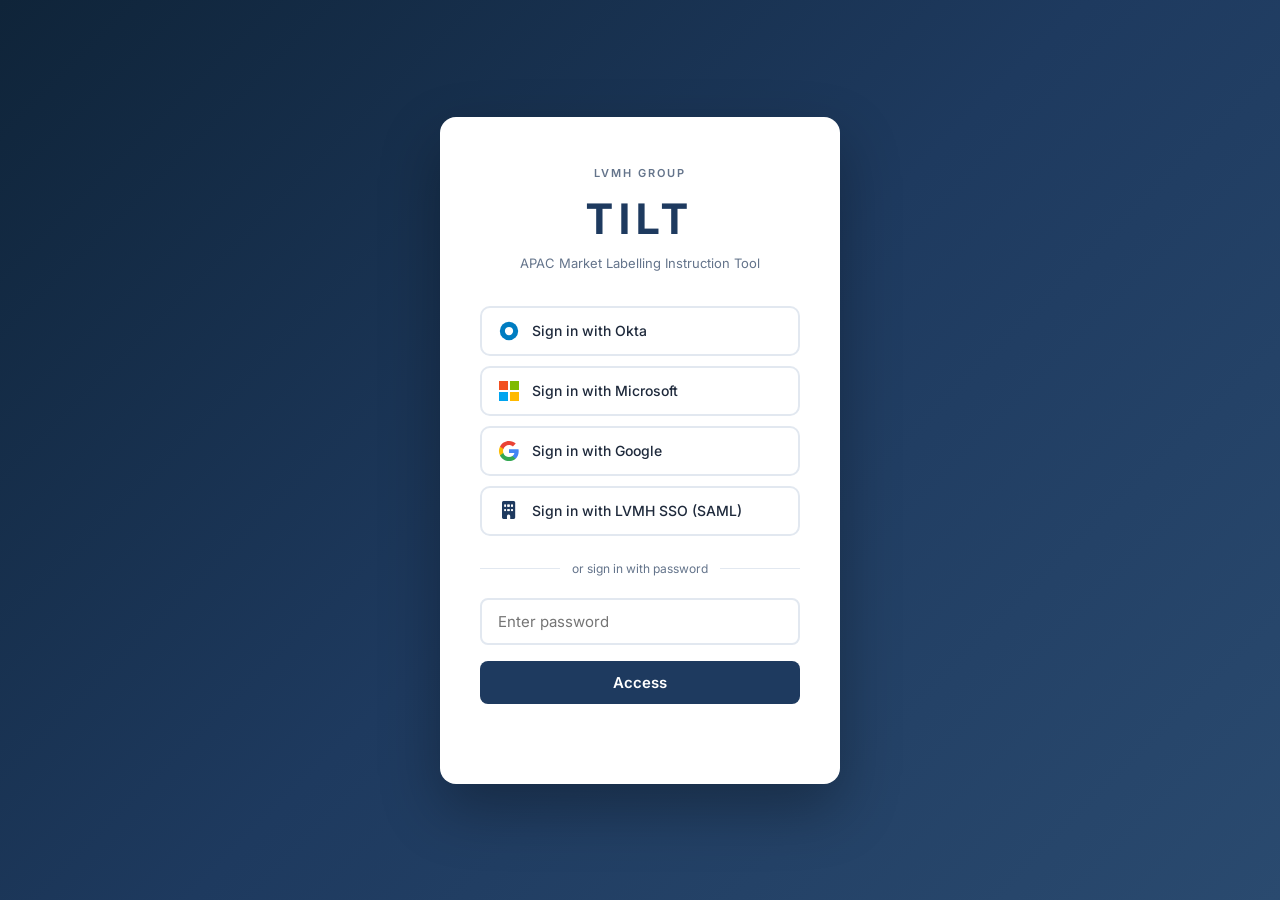
==== commit f373d0d5: "Add SSO login screen with Okta, Microsoft, Google, and LVMH SAML options Both V1 and V2 now show an " ====
--- a/index.html
+++ b/index.html
@@ -3,7 +3,7 @@
 <head>
 <meta charset="UTF-8">
 <meta name="viewport" content="width=device-width, initial-scale=1.0">
-<title>TILT — APAC Market Labelling Instruction Tool</title>
+<title>TILT V1 — Full Platform</title>
 <link href="https://fonts.googleapis.com/css2?family=Inter:wght@300;400;500;600;700&display=swap" rel="stylesheet">
 <link href="https://cdnjs.cloudflare.com/ajax/libs/font-awesome/6.4.0/css/all.min.css" rel="stylesheet">
 <style>
@@ -19,13 +19,23 @@
 #password-gate .gate-btn{width:100%;padding:12px;margin-top:16px;background:var(--navy);color:#fff;border:none;border-radius:8px;font-size:15px;font-weight:600;cursor:pointer;font-family:inherit;transition:.2s}
 #password-gate .gate-btn:hover{background:#2a4f7a}
 #password-gate .gate-err{color:#ef4444;font-size:13px;margin-top:12px;min-height:20px}
+#password-gate .gate-lvmh{font-size:11px;color:var(--text-light);margin-bottom:6px;text-transform:uppercase;letter-spacing:2px;font-weight:600}
+#password-gate .gate-divider{display:flex;align-items:center;gap:12px;margin:24px 0 20px}
+#password-gate .gate-divider span{font-size:12px;color:var(--text-light);white-space:nowrap}
+#password-gate .gate-divider::before,#password-gate .gate-divider::after{content:'';flex:1;height:1px;background:var(--border)}
+#password-gate .sso-buttons{display:flex;flex-direction:column;gap:10px;margin-bottom:24px}
+#password-gate .sso-btn{display:flex;align-items:center;gap:12px;width:100%;padding:12px 16px;border:2px solid var(--border);border-radius:10px;background:#fff;font-size:14px;font-weight:500;color:var(--text);cursor:pointer;font-family:inherit;transition:all .2s}
+#password-gate .sso-btn:hover{border-color:var(--gold);background:#fefaf3;transform:translateY(-1px);box-shadow:0 4px 12px rgba(0,0,0,.08)}
+#password-gate .sso-btn img,#password-gate .sso-btn .sso-icon{width:22px;height:22px;flex-shrink:0}
+#password-gate .sso-btn .sso-icon{display:flex;align-items:center;justify-content:center;font-size:18px}
+#password-gate .pw-toggle{font-size:13px;color:var(--navy);cursor:pointer;font-weight:500;margin-top:4px;transition:.2s}
+#password-gate .pw-toggle:hover{color:var(--gold)}
+#password-gate .pw-section{display:none;margin-top:16px}
+#password-gate .pw-section.visible{display:block}
 #app{display:none}
 .header{position:fixed;top:0;left:var(--sidebar-w);right:0;height:var(--header-h);background:#fff;border-bottom:1px solid var(--border);display:flex;align-items:center;justify-content:space-between;padding:0 24px;z-index:100}
 .header-left{display:flex;align-items:center;gap:12px}
 .hamburger{display:none;background:none;border:none;font-size:20px;color:var(--text);cursor:pointer}
-.version-toggle{display:flex;border:2px solid var(--border);border-radius:8px;overflow:hidden}
-.version-toggle button{padding:6px 18px;border:none;background:#fff;font-family:inherit;font-size:13px;font-weight:600;cursor:pointer;transition:.2s;color:var(--text-light)}
-.version-toggle button.active{background:var(--navy);color:#fff}
 .header-right{display:flex;align-items:center;gap:16px}
 .header-right select{padding:6px 12px;border:1px solid var(--border);border-radius:6px;font-family:inherit;font-size:13px;background:#fff;cursor:pointer}
 .bell-btn{position:relative;background:none;border:none;font-size:18px;color:var(--text);cursor:pointer}
@@ -236,28 +246,53 @@
 
 <div id="password-gate">
 <div class="gate-card">
+<div class="gate-lvmh">LVMH Group</div>
 <div class="gate-logo">TILT</div>
-<div class="gate-sub">APAC Market Labelling Instruction Tool &mdash; LVMH</div>
+<div class="gate-sub">APAC Market Labelling Instruction Tool</div>
+
+<div class="sso-buttons">
+<button class="sso-btn" onclick="ssoLogin('okta')">
+<svg class="sso-icon" viewBox="0 0 24 24" width="22" height="22"><circle cx="12" cy="12" r="10" fill="#007dc1"/><circle cx="12" cy="12" r="4.5" fill="#fff"/></svg>
+Sign in with Okta
+</button>
+<button class="sso-btn" onclick="ssoLogin('microsoft')">
+<svg class="sso-icon" viewBox="0 0 22 22" width="22" height="22"><rect x="1" y="1" width="9" height="9" fill="#f25022"/><rect x="12" y="1" width="9" height="9" fill="#7fba00"/><rect x="1" y="12" width="9" height="9" fill="#00a4ef"/><rect x="12" y="12" width="9" height="9" fill="#ffb900"/></svg>
+Sign in with Microsoft
+</button>
+<button class="sso-btn" onclick="ssoLogin('google')">
+<svg class="sso-icon" viewBox="0 0 24 24" width="22" height="22"><path d="M22.56 12.25c0-.78-.07-1.53-.2-2.25H12v4.26h5.92a5.06 5.06 0 01-2.2 3.32v2.77h3.57c2.08-1.92 3.28-4.74 3.28-8.1z" fill="#4285F4"/><path d="M12 23c2.97 0 5.46-.98 7.28-2.66l-3.57-2.77c-.98.66-2.23 1.06-3.71 1.06-2.86 0-5.29-1.93-6.16-4.53H2.18v2.84C3.99 20.53 7.7 23 12 23z" fill="#34A853"/><path d="M5.84 14.09c-.22-.66-.35-1.36-.35-2.09s.13-1.43.35-2.09V7.07H2.18C1.43 8.55 1 10.22 1 12s.43 3.45 1.18 4.93l2.85-2.22.81-.62z" fill="#FBBC05"/><path d="M12 5.38c1.62 0 3.06.56 4.21 1.64l3.15-3.15C17.45 2.09 14.97 1 12 1 7.7 1 3.99 3.47 2.18 7.07l3.66 2.84c.87-2.6 3.3-4.53 6.16-4.53z" fill="#EA4335"/></svg>
+Sign in with Google
+</button>
+<button class="sso-btn" onclick="ssoLogin('saml')">
+<span class="sso-icon"><i class="fas fa-building" style="color:var(--navy)"></i></span>
+Sign in with LVMH SSO (SAML)
+</button>
+</div>
+
+<div class="gate-divider"><span>or sign in with password</span></div>
+
+<div class="pw-section visible" id="pw-section">
 <input type="password" id="gate-pw" placeholder="Enter password" autocomplete="off">
 <button class="gate-btn" onclick="checkPassword()">Access</button>
 <div class="gate-err" id="gate-err"></div>
 </div>
 </div>
+</div>
 
 <div id="app">
 
 <nav class="sidebar" id="sidebar">
 <div class="sidebar-header">
-<div class="logo">TILT <span class="badge">v2.0</span></div>
+<div class="logo">TILT <span class="badge">V1.0</span></div>
 </div>
 <div class="sidebar-nav">
 <div class="nav-item active" data-screen="dashboard"><i class="fas fa-tachometer-alt"></i> Dashboard</div>
 <div class="nav-item" data-screen="sku-browser"><i class="fas fa-barcode"></i> SKU Browser</div>
-<div class="nav-item v1-only" data-screen="aw-editor"><i class="fas fa-palette"></i> AW Editor</div>
+<div class="nav-item" data-screen="aw-editor"><i class="fas fa-palette"></i> AW Editor</div>
 <div class="nav-item" data-screen="li-editor"><i class="fas fa-tags"></i> LI Editor</div>
 <div class="nav-item" data-screen="approval-queue"><i class="fas fa-clipboard-check"></i> Approval Queue <span class="nav-badge">5</span></div>
 <div class="nav-item" data-screen="import-export"><i class="fas fa-exchange-alt"></i> Import / Export</div>
-<div class="nav-item v1-only" data-screen="user-mgmt"><i class="fas fa-users-cog"></i> User Management</div>
+<div class="nav-item" data-screen="user-mgmt"><i class="fas fa-users-cog"></i> User Management</div>
 <div class="nav-item" data-screen="audit-trail"><i class="fas fa-history"></i> Audit Trail</div>
 <div class="nav-item" data-screen="workflow"><i class="fas fa-project-diagram"></i> Workflow</div>
 </div>
@@ -271,10 +306,6 @@
 <header class="header">
 <div class="header-left">
 <button class="hamburger" onclick="toggleSidebar()"><i class="fas fa-bars"></i></button>
-<div class="version-toggle">
-<button class="active" data-version="v1" onclick="setVersion('v1')">V1</button>
-<button data-version="v2" onclick="setVersion('v2')">V2</button>
-</div>
 </div>
 <div class="header-right">
 <select id="market-selector"><option>All Markets</option><option>JP</option><option>KR</option><option>TW</option><option>HK</option><option>TH</option><option>SG-MY</option><option>VN</option><option>ID</option><option>PH</option></select>
@@ -346,7 +377,7 @@
 <h2 style="margin-bottom:20px;font-size:22px">SKU Browser</h2>
 <div style="display:flex;gap:12px;align-items:center;margin-bottom:16px;flex-wrap:wrap">
 <div class="search-bar"><i class="fas fa-search"></i><input type="text" id="sku-search" placeholder="Search by SKU, brand, description..." oninput="filterSKU()"></div>
-<button class="btn btn-ghost"><i class="fas fa-barcode"></i> Scan Barcode</button>
+<button class="btn btn-ghost" onclick="openScanner()"><i class="fas fa-barcode"></i> Scan Barcode</button>
 </div>
 <div class="filter-chips" style="margin-bottom:16px">
 <div class="chip active" onclick="filterChip(this,'all')">All</div>
@@ -384,8 +415,8 @@
 </div>
 </div>
 
-<!-- AW EDITOR (V1 only) -->
-<div class="screen v1-only" id="screen-aw-editor">
+<!-- AW EDITOR -->
+<div class="screen" id="screen-aw-editor">
 <h2 style="margin-bottom:20px;font-size:22px">AW Editor</h2>
 <div class="flow-bar">
 <div class="flow-step done"><div class="flow-dot"><i class="fas fa-check" style="font-size:10px"></i></div> Drafted</div>
@@ -541,7 +572,7 @@
 <div class="approval-tab" onclick="switchApprovalTab(this)">All Approvals</div>
 </div>
 
-<div class="approval-card v1-only" onclick="toggleApproval(this)">
+<div class="approval-card" onclick="toggleApproval(this)">
 <div class="approval-card-header">
 <span class="priority-dot priority-high"></span>
 <span class="acq-brand">DIOR</span>
@@ -572,7 +603,7 @@
 </div>
 </div>
 
-<div class="approval-card v1-only" onclick="toggleApproval(this)">
+<div class="approval-card" onclick="toggleApproval(this)">
 <div class="approval-card-header">
 <span class="priority-dot priority-medium"></span>
 <span class="acq-brand">GIVENCHY</span>
@@ -720,8 +751,8 @@
 </div>
 </div>
 
-<!-- USER MANAGEMENT (V1 only) -->
-<div class="screen v1-only" id="screen-user-mgmt">
+<!-- USER MANAGEMENT -->
+<div class="screen" id="screen-user-mgmt">
 <h2 style="margin-bottom:20px;font-size:22px">User Management</h2>
 <div style="display:flex;gap:12px;margin-bottom:16px;flex-wrap:wrap">
 <div class="search-bar"><i class="fas fa-search"></i><input placeholder="Search users..."></div>
@@ -819,18 +850,6 @@
 <div class="wf-box wf-pending">Completed<div class="wf-team">System</div></div>
 </div>
 </div>
-<div class="workflow-section">
-<h3>V2 — LI Only</h3>
-<div class="workflow-flow">
-<div class="wf-box wf-done">Drafted<div class="wf-team">All Users</div></div>
-<div class="wf-arrow"><i class="fas fa-arrow-right"></i></div>
-<div class="wf-box wf-active">Position Validation<div class="wf-team">Market User</div></div>
-<div class="wf-arrow"><i class="fas fa-arrow-right"></i></div>
-<div class="wf-box wf-pending">LI Validation<div class="wf-team">RA Lead</div></div>
-<div class="wf-arrow"><i class="fas fa-arrow-right"></i></div>
-<div class="wf-box wf-pending">Completed<div class="wf-team">System</div></div>
-</div>
-</div>
 <div class="wf-legend">
 <div class="wf-leg"><div class="wf-leg-dot" style="background:#dcfce7;border:1px solid #22c55e"></div> Completed</div>
 <div class="wf-leg"><div class="wf-leg-dot" style="background:#fef3c7;border:1px solid #f59e0b"></div> Active</div>
@@ -883,7 +902,74 @@
 
 </div>
 
+<!-- BARCODE SCANNER MODAL -->
+<div id="scanner-overlay" style="display:none;position:fixed;inset:0;z-index:9998;background:rgba(0,0,0,.85);align-items:center;justify-content:center;flex-direction:column">
+<div style="background:#fff;border-radius:16px;width:480px;max-width:92vw;overflow:hidden;box-shadow:0 20px 60px rgba(0,0,0,.4)">
+<div style="padding:16px 20px;border-bottom:1px solid var(--border);display:flex;justify-content:space-between;align-items:center">
+<h3 style="font-size:16px;font-weight:600;margin:0"><i class="fas fa-barcode" style="margin-right:8px;color:var(--gold)"></i>Barcode Scanner</h3>
+<button onclick="closeScanner()" style="background:none;border:none;font-size:18px;color:#64748b;cursor:pointer"><i class="fas fa-times"></i></button>
+</div>
+<div style="position:relative;background:#000">
+<video id="scanner-video" autoplay playsinline style="width:100%;display:block;min-height:280px;object-fit:cover"></video>
+<div style="position:absolute;inset:0;display:flex;align-items:center;justify-content:center;pointer-events:none">
+<div style="width:70%;height:50%;border:2px solid var(--gold);border-radius:12px;box-shadow:0 0 0 9999px rgba(0,0,0,.4);position:relative">
+<div style="position:absolute;top:-1px;left:-1px;width:24px;height:24px;border-top:3px solid var(--gold);border-left:3px solid var(--gold);border-radius:6px 0 0 0"></div>
+<div style="position:absolute;top:-1px;right:-1px;width:24px;height:24px;border-top:3px solid var(--gold);border-right:3px solid var(--gold);border-radius:0 6px 0 0"></div>
+<div style="position:absolute;bottom:-1px;left:-1px;width:24px;height:24px;border-bottom:3px solid var(--gold);border-left:3px solid var(--gold);border-radius:0 0 0 6px"></div>
+<div style="position:absolute;bottom:-1px;right:-1px;width:24px;height:24px;border-bottom:3px solid var(--gold);border-right:3px solid var(--gold);border-radius:0 0 6px 0"></div>
+<div style="position:absolute;left:10%;right:10%;height:2px;background:var(--gold);top:50%;box-shadow:0 0 8px var(--gold);animation:scanAnim 2s ease-in-out infinite"></div>
+</div>
+</div>
+</div>
+<div style="padding:16px 20px;text-align:center">
+<p id="scanner-status" style="font-size:13px;color:#64748b;margin-bottom:12px"><i class="fas fa-camera" style="margin-right:6px"></i>Point camera at product barcode</p>
+<div style="display:flex;gap:8px;justify-content:center">
+<button onclick="simulateScan()" style="background:var(--navy);color:#fff;padding:10px 24px;border-radius:8px;font-size:13px;font-weight:600;border:none;cursor:pointer;font-family:inherit"><i class="fas fa-bolt" style="margin-right:6px"></i>Simulate Scan</button>
+<button onclick="closeScanner()" style="background:#f1f5f9;color:#1e293b;padding:10px 24px;border-radius:8px;font-size:13px;font-weight:600;border:none;cursor:pointer;font-family:inherit">Cancel</button>
+</div>
+</div>
+</div>
+</div>
+<style>@keyframes scanAnim{0%,100%{top:25%}50%{top:75%}}</style>
+
 <script>
+var scannerStream=null;
+function openScanner(){
+  var overlay=document.getElementById('scanner-overlay');
+  overlay.style.display='flex';
+  document.getElementById('scanner-status').innerHTML='<i class="fas fa-spinner fa-spin" style="margin-right:6px"></i>Starting camera...';
+  var video=document.getElementById('scanner-video');
+  if(navigator.mediaDevices && navigator.mediaDevices.getUserMedia){
+    navigator.mediaDevices.getUserMedia({video:{facingMode:'environment'}})
+    .then(function(stream){
+      scannerStream=stream;
+      video.srcObject=stream;
+      document.getElementById('scanner-status').innerHTML='<i class="fas fa-camera" style="margin-right:6px"></i>Point camera at product barcode';
+    })
+    .catch(function(err){
+      document.getElementById('scanner-status').innerHTML='<i class="fas fa-exclamation-triangle" style="margin-right:6px;color:#f59e0b"></i>Camera not available — use Simulate Scan below';
+    });
+  } else {
+    document.getElementById('scanner-status').innerHTML='<i class="fas fa-exclamation-triangle" style="margin-right:6px;color:#f59e0b"></i>Camera not supported — use Simulate Scan below';
+  }
+}
+function closeScanner(){
+  document.getElementById('scanner-overlay').style.display='none';
+  if(scannerStream){scannerStream.getTracks().forEach(function(t){t.stop();});scannerStream=null;}
+  document.getElementById('scanner-video').srcObject=null;
+}
+function simulateScan(){
+  var skus=['C099600070','P056120100','BN38201','G042510','FR80120','C372100030','FB50312','MU71540','P052250','G061230'];
+  var sku=skus[Math.floor(Math.random()*skus.length)];
+  document.getElementById('scanner-status').innerHTML='<i class="fas fa-check-circle" style="margin-right:6px;color:#22c55e"></i>Scanned: <strong>'+sku+'</strong>';
+  setTimeout(function(){
+    closeScanner();
+    document.getElementById('sku-search').value=sku;
+    filterSKU();
+    showToast('Barcode scanned: '+sku);
+  },1200);
+}
+
 (function(){
   if(sessionStorage.getItem('tilt-auth')==='true'){
     document.getElementById('password-gate').style.display='none';
@@ -891,6 +977,21 @@
     initApp();
   }
 })();
+
+function ssoLogin(provider){
+  var names={okta:'Okta',microsoft:'Microsoft',google:'Google',saml:'LVMH SSO'};
+  var btn=event.currentTarget;
+  btn.style.opacity='0.6';btn.style.pointerEvents='none';
+  btn.innerHTML='<span class="sso-icon"><i class="fas fa-spinner fa-spin" style="color:var(--navy)"></i></span> Connecting to '+names[provider]+'…';
+  setTimeout(function(){
+    sessionStorage.setItem('tilt-auth','true');
+    sessionStorage.setItem('tilt-sso-provider',provider);
+    document.getElementById('password-gate').style.display='none';
+    document.getElementById('app').style.display='block';
+    initApp();
+    showToast('Signed in via '+names[provider]);
+  },1500);
+}
 
 function checkPassword(){
   var pw=document.getElementById('gate-pw').value;
@@ -922,24 +1023,10 @@
   item.addEventListener('click',function(){var s=this.dataset.screen;if(s)goScreen(s);});
 });
 
-function setVersion(v){
-  currentVersion=v;
-  document.querySelectorAll('.version-toggle button').forEach(function(b){b.classList.toggle('active',b.dataset.version===v);});
-  document.querySelectorAll('.v1-only').forEach(function(el){el.style.display=(v==='v1')?'':'none';});
-  var activeScreen=document.querySelector('.screen.active');
-  if(activeScreen && activeScreen.classList.contains('v1-only') && v==='v2') goScreen('dashboard');
-  updateLIFlow();
-  showToast(v==='v1'?'Switched to V1 — Full Platform':'Switched to V2 — LI Only');
-}
-
 function updateLIFlow(){
   var fb=document.getElementById('li-flow-bar');
   if(!fb) return;
-  if(currentVersion==='v2'){
-    fb.innerHTML='<div class="flow-step done"><div class="flow-dot"><i class="fas fa-check" style="font-size:10px"></i></div> Drafted</div><div class="flow-line done"></div><div class="flow-step active"><div class="flow-dot"><i class="fas fa-circle" style="font-size:6px"></i></div> Position Valid.</div><div class="flow-line"></div><div class="flow-step pending"><div class="flow-dot">3</div> LI Validation</div><div class="flow-line"></div><div class="flow-step pending"><div class="flow-dot">4</div> Completed</div>';
-  } else {
-    fb.innerHTML='<div class="flow-step done"><div class="flow-dot"><i class="fas fa-check" style="font-size:10px"></i></div> ...AW Validated</div><div class="flow-line done"></div><div class="flow-step active"><div class="flow-dot"><i class="fas fa-circle" style="font-size:6px"></i></div> Position Valid.</div><div class="flow-line"></div><div class="flow-step pending"><div class="flow-dot">3</div> LI Validation</div><div class="flow-line"></div><div class="flow-step pending"><div class="flow-dot">4</div> Completed</div>';
-  }
+  fb.innerHTML='<div class="flow-step done"><div class="flow-dot"><i class="fas fa-check" style="font-size:10px"></i></div> ...AW Validated</div><div class="flow-line done"></div><div class="flow-step active"><div class="flow-dot"><i class="fas fa-circle" style="font-size:6px"></i></div> Position Valid.</div><div class="flow-line"></div><div class="flow-step pending"><div class="flow-dot">3</div> LI Validation</div><div class="flow-line"></div><div class="flow-step pending"><div class="flow-dot">4</div> Completed</div>';
 }
 
 function toggleSidebar(){document.getElementById('sidebar').classList.toggle('open');}
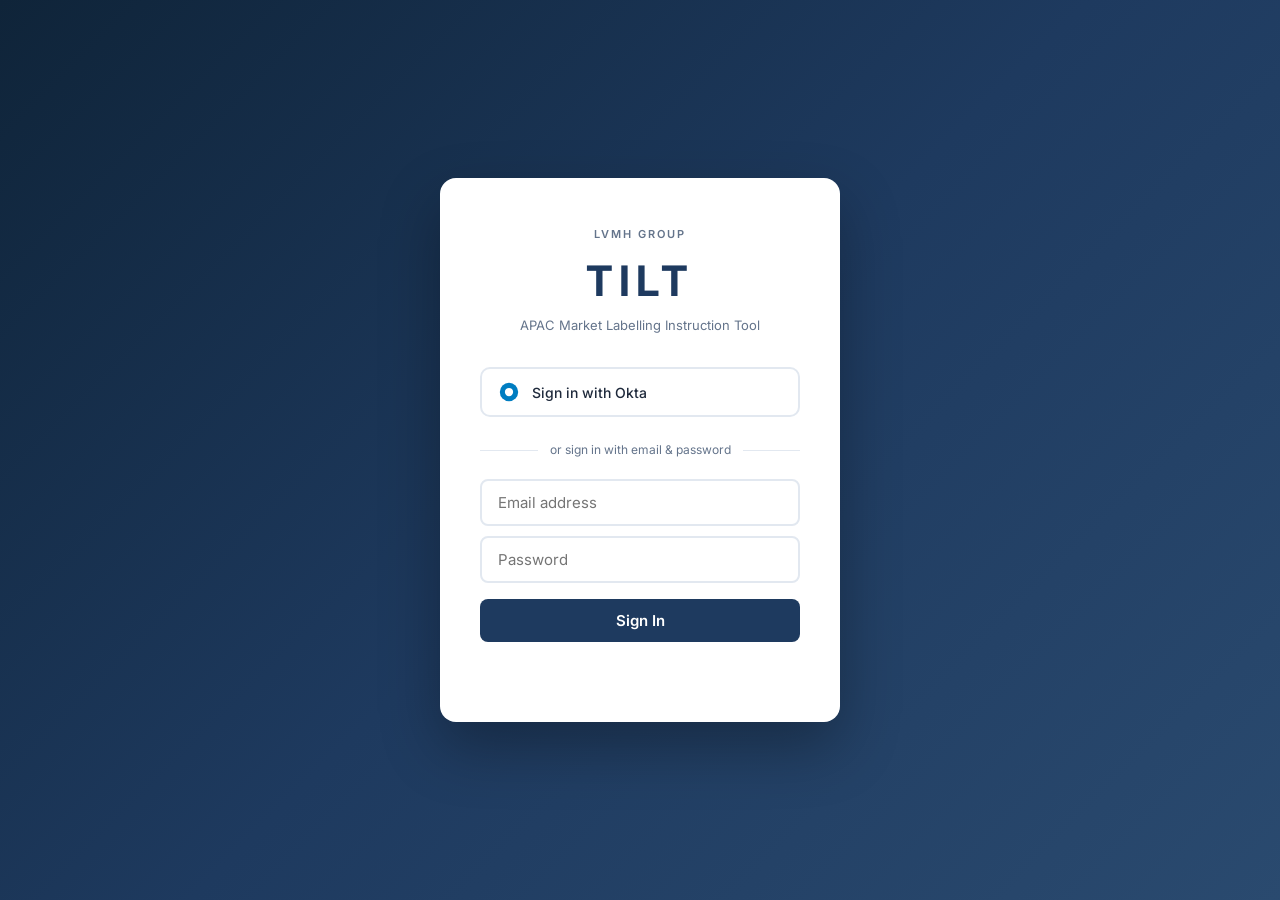
==== commit e09c5a0a: "Simplify login: keep only Okta SSO and email/password sign-in Co-Authored-By: Claude Opus 4.6 <norep" ====
--- a/index.html
+++ b/index.html
@@ -255,25 +255,14 @@
 <svg class="sso-icon" viewBox="0 0 24 24" width="22" height="22"><circle cx="12" cy="12" r="10" fill="#007dc1"/><circle cx="12" cy="12" r="4.5" fill="#fff"/></svg>
 Sign in with Okta
 </button>
-<button class="sso-btn" onclick="ssoLogin('microsoft')">
-<svg class="sso-icon" viewBox="0 0 22 22" width="22" height="22"><rect x="1" y="1" width="9" height="9" fill="#f25022"/><rect x="12" y="1" width="9" height="9" fill="#7fba00"/><rect x="1" y="12" width="9" height="9" fill="#00a4ef"/><rect x="12" y="12" width="9" height="9" fill="#ffb900"/></svg>
-Sign in with Microsoft
-</button>
-<button class="sso-btn" onclick="ssoLogin('google')">
-<svg class="sso-icon" viewBox="0 0 24 24" width="22" height="22"><path d="M22.56 12.25c0-.78-.07-1.53-.2-2.25H12v4.26h5.92a5.06 5.06 0 01-2.2 3.32v2.77h3.57c2.08-1.92 3.28-4.74 3.28-8.1z" fill="#4285F4"/><path d="M12 23c2.97 0 5.46-.98 7.28-2.66l-3.57-2.77c-.98.66-2.23 1.06-3.71 1.06-2.86 0-5.29-1.93-6.16-4.53H2.18v2.84C3.99 20.53 7.7 23 12 23z" fill="#34A853"/><path d="M5.84 14.09c-.22-.66-.35-1.36-.35-2.09s.13-1.43.35-2.09V7.07H2.18C1.43 8.55 1 10.22 1 12s.43 3.45 1.18 4.93l2.85-2.22.81-.62z" fill="#FBBC05"/><path d="M12 5.38c1.62 0 3.06.56 4.21 1.64l3.15-3.15C17.45 2.09 14.97 1 12 1 7.7 1 3.99 3.47 2.18 7.07l3.66 2.84c.87-2.6 3.3-4.53 6.16-4.53z" fill="#EA4335"/></svg>
-Sign in with Google
-</button>
-<button class="sso-btn" onclick="ssoLogin('saml')">
-<span class="sso-icon"><i class="fas fa-building" style="color:var(--navy)"></i></span>
-Sign in with LVMH SSO (SAML)
-</button>
-</div>
-
-<div class="gate-divider"><span>or sign in with password</span></div>
+</div>
+
+<div class="gate-divider"><span>or sign in with email &amp; password</span></div>
 
 <div class="pw-section visible" id="pw-section">
-<input type="password" id="gate-pw" placeholder="Enter password" autocomplete="off">
-<button class="gate-btn" onclick="checkPassword()">Access</button>
+<input type="email" id="gate-email" placeholder="Email address" autocomplete="off" style="margin-bottom:10px">
+<input type="password" id="gate-pw" placeholder="Password" autocomplete="off">
+<button class="gate-btn" onclick="checkPassword()">Sign In</button>
 <div class="gate-err" id="gate-err"></div>
 </div>
 </div>
